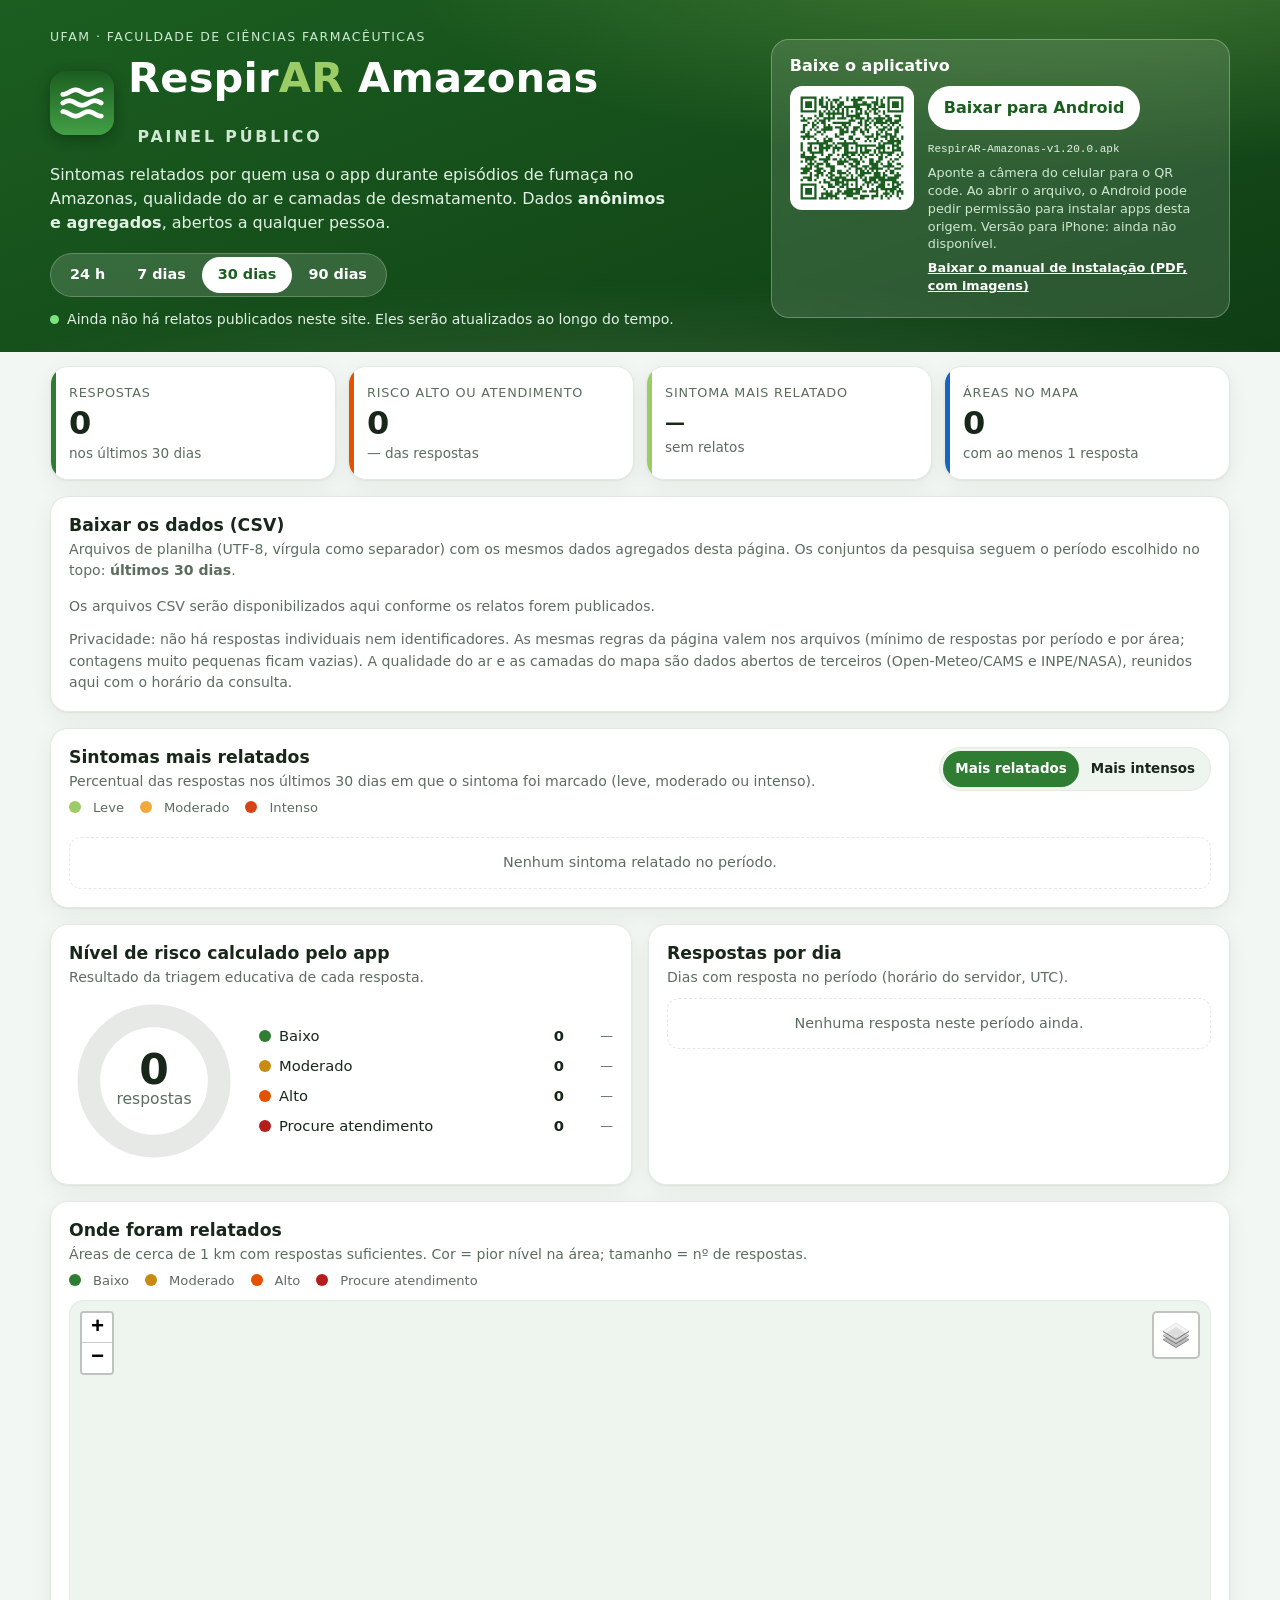
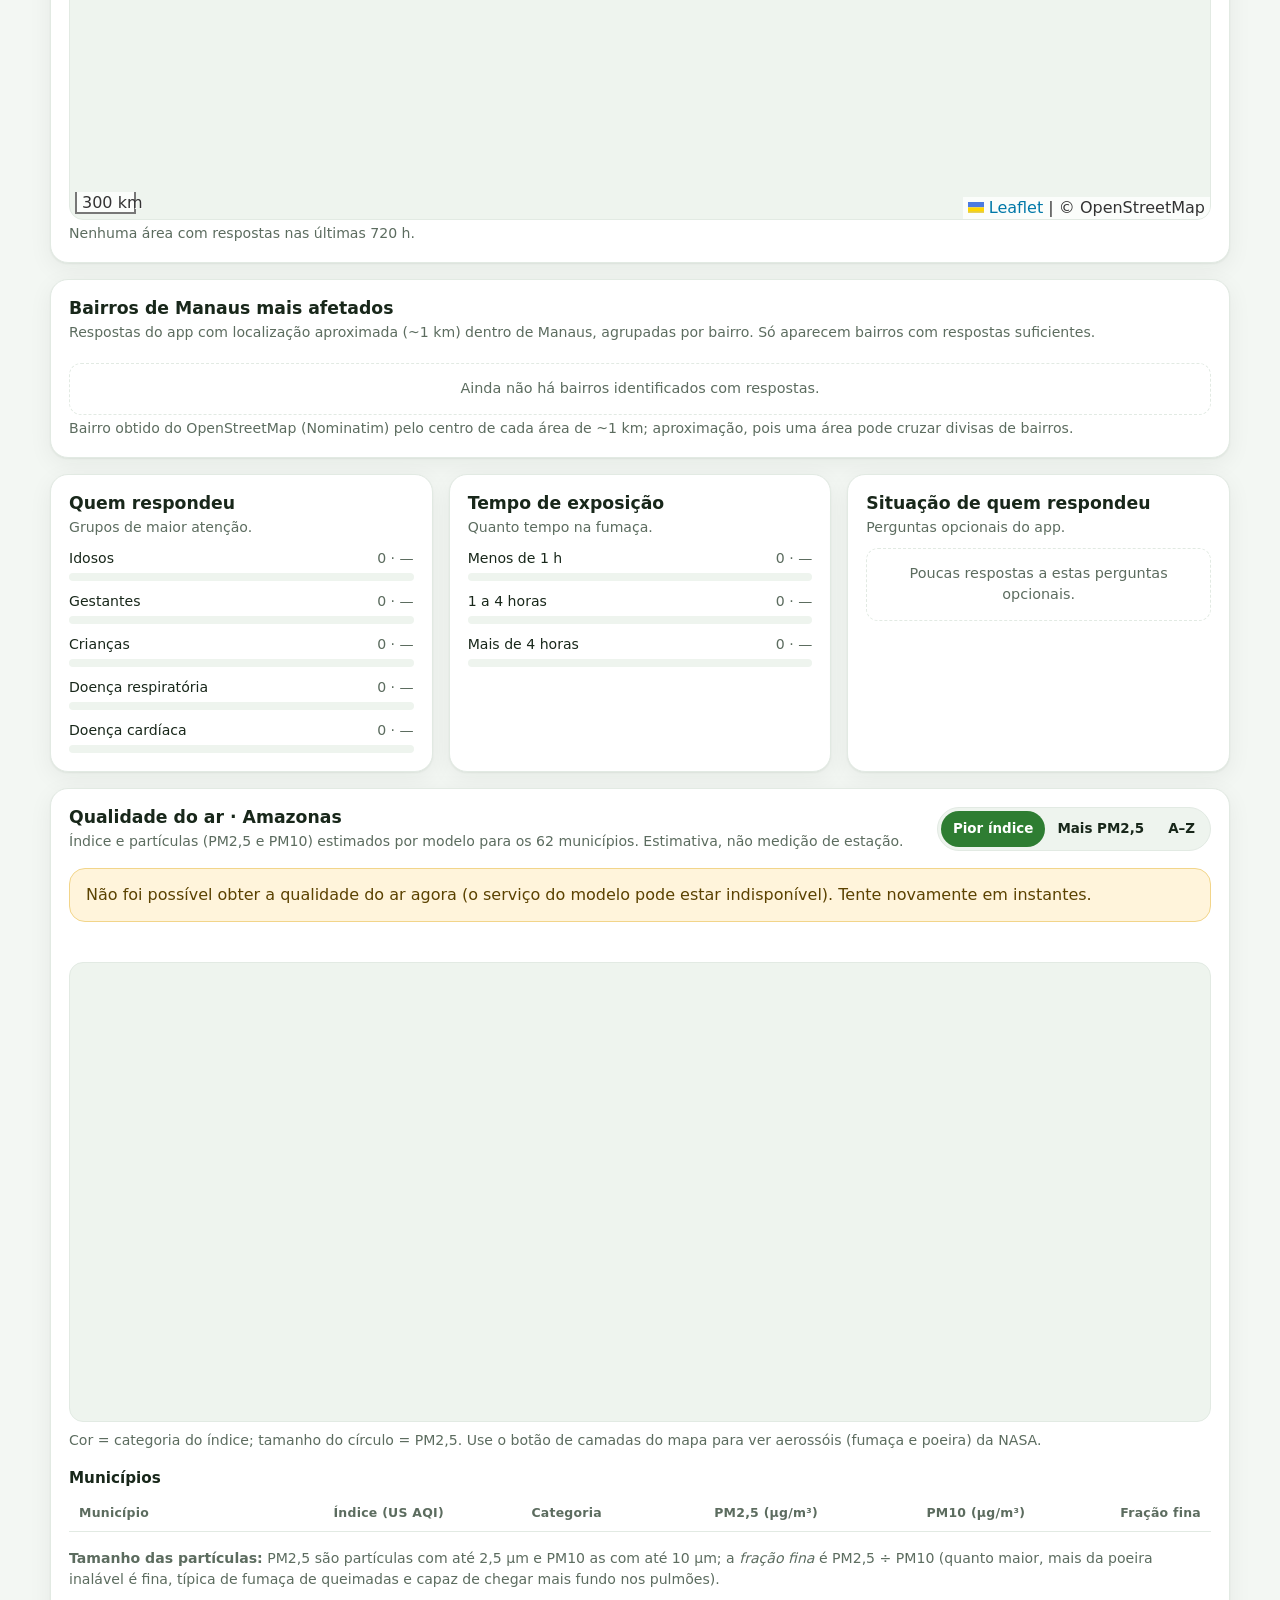
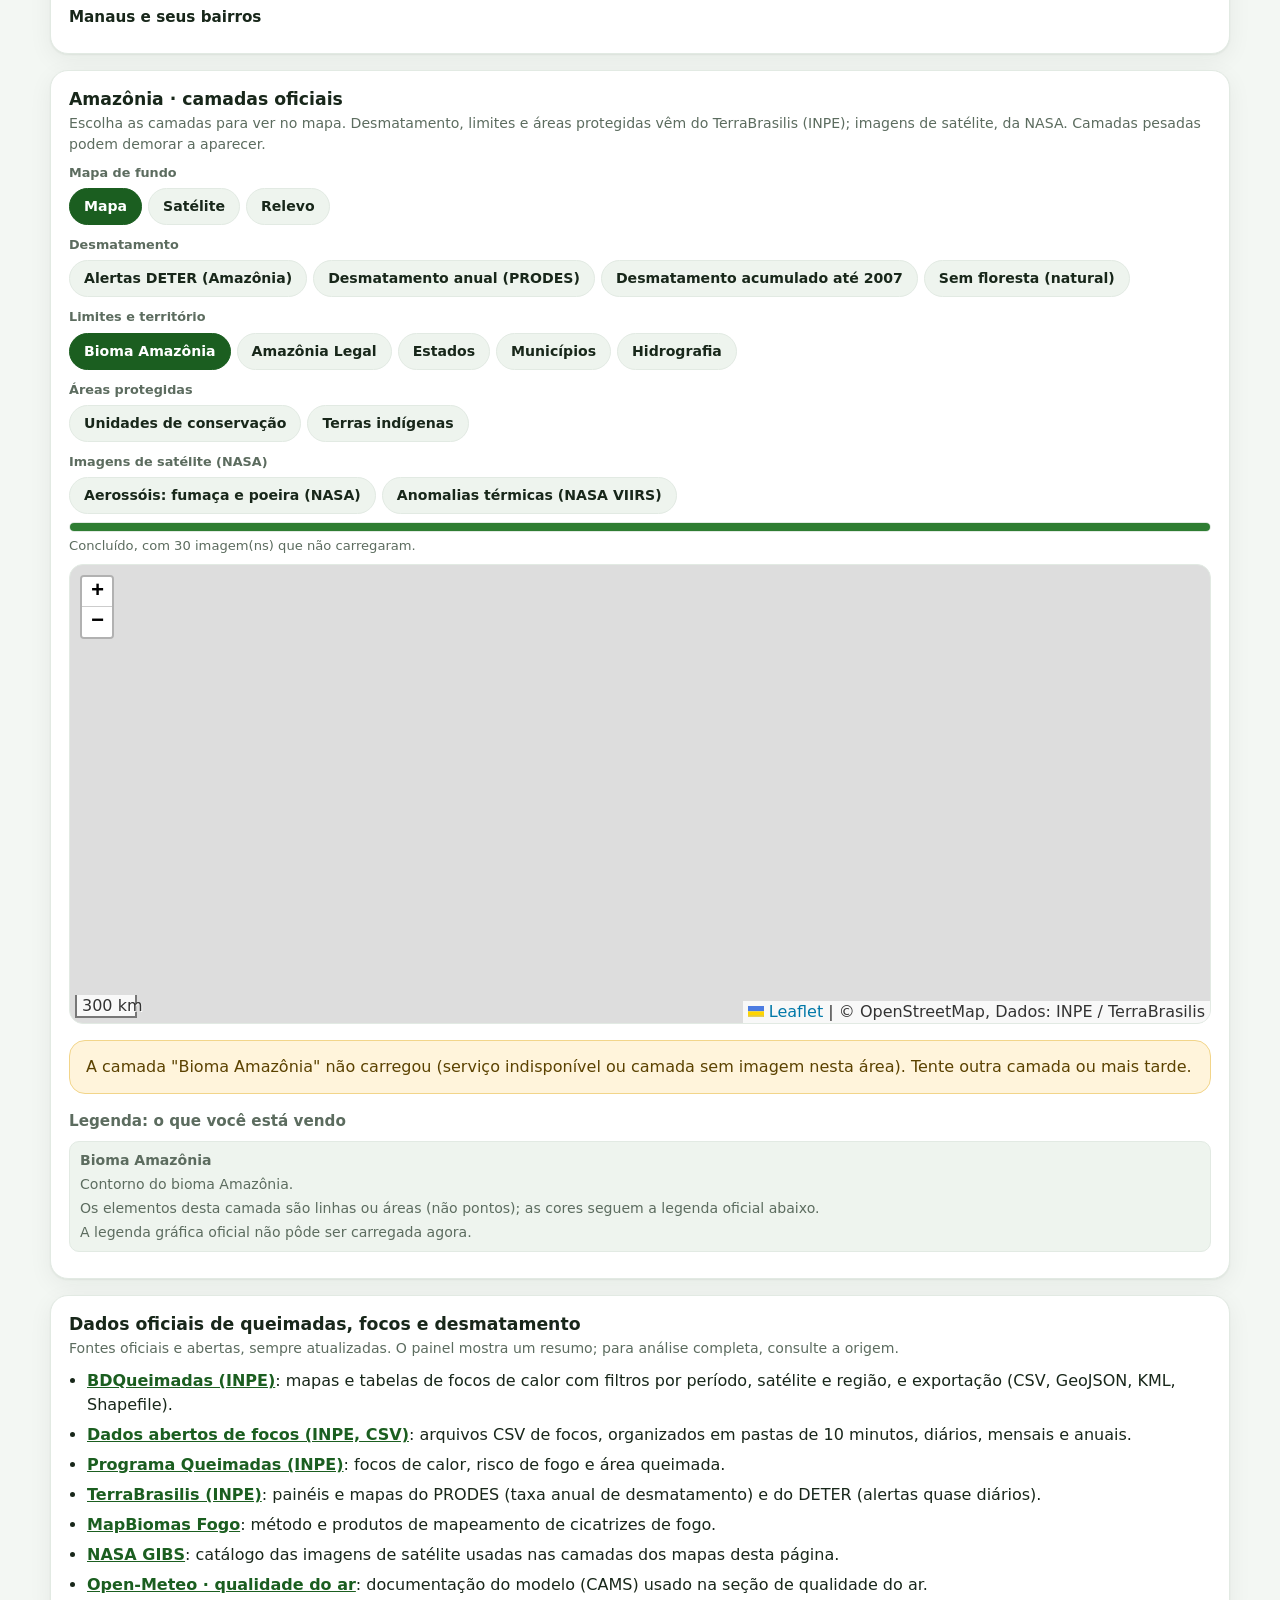
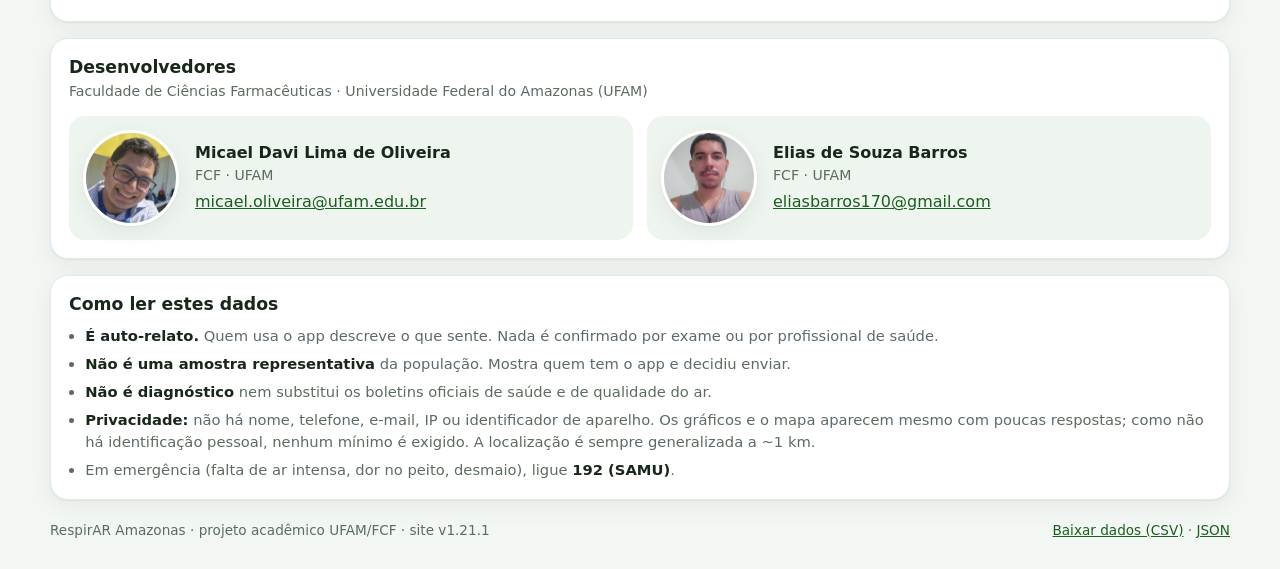
==== docs/index.html @ 823918f8 "Release 1.21.1: site público (GitHub Pages) na tela Sobre do app A tela "Sobre o aplicativo" passa a" ====
<!doctype html>
<html lang="pt-BR">
<head>
  <meta http-equiv="Content-Security-Policy" content="default-src 'self'; img-src 'self' data: https://tile.openstreetmap.org https://*.tile.opentopomap.org https://gibs.earthdata.nasa.gov https://terrabrasilis.dpi.inpe.br; style-src 'self' 'unsafe-inline'; script-src 'self'; connect-src 'self' https://air-quality-api.open-meteo.com; base-uri 'none'">
  <meta charset="utf-8">
  <meta name="viewport" content="width=device-width, initial-scale=1">
  <title>RespirAR Amazonas · Painel público</title>
  <meta name="description" content="Sintomas relatados por usuários do RespirAR Amazonas durante episódios de fumaça e qualidade do ar no Amazonas, com camadas de desmatamento e território: dados anônimos e agregados, de livre visualização.">
  <meta name="theme-color" content="#1B5E20">
  <link rel="icon" href="favicon.ico" sizes="any">
  <link rel="icon" type="image/png" sizes="32x32" href="assets/favicon.png">
  <link rel="apple-touch-icon" href="assets/apple-touch-icon.png">
  <link rel="canonical" href="https://micael-oliveira-ufam.github.io/respirar-amazonas/">
  <meta property="og:type" content="website">
  <meta property="og:site_name" content="RespirAR Amazonas">
  <meta property="og:locale" content="pt_BR">
  <meta property="og:title" content="RespirAR Amazonas · Painel público">
  <meta property="og:description" content="Fumaça, qualidade do ar e camadas da Amazônia. Dados abertos e anônimos, com download do app.">
  <meta property="og:url" content="https://micael-oliveira-ufam.github.io/respirar-amazonas/">
  <meta property="og:image" content="https://micael-oliveira-ufam.github.io/respirar-amazonas/assets/og-imagem.png">
  <meta property="og:image:width" content="1200">
  <meta property="og:image:height" content="630">
  <meta property="og:image:alt" content="Logo do RespirAR Amazonas: três ondas brancas sobre fundo verde">
  <meta name="twitter:card" content="summary_large_image">
  <meta name="twitter:title" content="RespirAR Amazonas · Painel público">
  <meta name="twitter:description" content="Fumaça, qualidade do ar e camadas da Amazônia. Dados abertos e anônimos.">
  <meta name="twitter:image" content="https://micael-oliveira-ufam.github.io/respirar-amazonas/assets/og-imagem.png">
  <link rel="stylesheet" href="vendor/leaflet/leaflet.css">
  <link rel="stylesheet" href="assets/publico.css?v=1.21.1">
</head>
<body>
  <header class="hero">
    <div class="wrap hero-grid">
      <div class="hero-txt">
        <p class="eyebrow">UFAM · Faculdade de Ciências Farmacêuticas</p>
        <div class="marca">
          <img class="logo" src="[data-uri]" width="64" height="64" alt="Logo do RespirAR Amazonas">
          <h1>Respir<span>AR</span> Amazonas <small>painel público</small></h1>
        </div>
        <p class="lead">Sintomas relatados por quem usa o app durante episódios de fumaça no Amazonas, qualidade do ar e camadas de desmatamento.
          Dados <strong>anônimos e agregados</strong>, abertos a qualquer pessoa.</p>
        <div class="hero-bar">
          <div class="seg" id="periodo" role="group" aria-label="Período">
            <button type="button" data-dias="1">24 h</button>
            <button type="button" data-dias="7">7 dias</button>
            <button type="button" data-dias="30" class="on" aria-pressed="true">30 dias</button>
            <button type="button" data-dias="90">90 dias</button>
          </div>
          <span class="live" id="live" role="status" aria-live="polite"><i></i><span id="live-txt">Carregando…</span></span>
        </div>
      </div>
      <aside class="app-card" id="app-card" aria-labelledby="app-titulo">
        <h2 id="app-titulo">Baixe o aplicativo</h2>
        <div id="app-conteudo"><p class="app-nd">Verificando o download…</p></div>
      </aside>
    </div>
  </header>

  <main class="wrap" id="conteudo" aria-busy="true">
    <section id="aviso" class="aviso" hidden></section>

    <section class="kpis" id="kpis" aria-label="Resumo"></section>

    <section class="card" id="sec-csv">
      <div class="card-h">
        <div>
          <h2>Baixar os dados (CSV)</h2>
          <p class="sub">Arquivos de planilha (UTF-8, vírgula como separador) com os mesmos dados agregados desta página. Os conjuntos da pesquisa seguem o período escolhido no topo: <b id="csv-periodo">últimos 30 dias</b>.</p>
        </div>
      </div>
      <div class="csv-lista" id="csv-lista"></div>
      <p class="sub">Privacidade: não há respostas individuais nem identificadores. As mesmas regras da página valem nos arquivos (mínimo de respostas por período e por área; contagens muito pequenas ficam vazias). A qualidade do ar e as camadas do mapa são dados abertos de terceiros (Open-Meteo/CAMS e INPE/NASA), reunidos aqui com o horário da consulta.</p>
    </section>

    <section class="card" id="sec-sintomas">
      <div class="card-h">
        <div>
          <h2>Sintomas mais relatados</h2>
          <p class="sub" id="sintomas-sub"></p>
        </div>
        <div class="seg small" id="ordem" role="group" aria-label="Ordenar sintomas">
          <button type="button" data-ordem="relatos" class="on" aria-pressed="true">Mais relatados</button>
          <button type="button" data-ordem="gravidade">Mais intensos</button>
        </div>
      </div>
      <div class="legenda" aria-hidden="true">
        <span><i class="c-leve"></i>Leve</span><span><i class="c-mod"></i>Moderado</span><span><i class="c-int"></i>Intenso</span>
      </div>
      <ol class="rank" id="rank"></ol>
    </section>

    <div class="duo">
      <section class="card" id="sec-niveis">
        <h2>Nível de risco calculado pelo app</h2>
        <p class="sub">Resultado da triagem educativa de cada resposta.</p>
        <div class="donut-box" id="donut"></div>
      </section>
      <section class="card" id="sec-serie">
        <h2>Respostas por dia</h2>
        <p class="sub">Dias com resposta no período (horário do servidor, UTC).</p>
        <div id="serie"></div>
      </section>
    </div>

    <section class="card" id="sec-mapa">
      <div class="card-h">
        <div>
          <h2>Onde foram relatados</h2>
          <p class="sub">Áreas de cerca de 1 km com respostas suficientes. Cor = pior nível na área; tamanho = nº de respostas.</p>
        </div>
      </div>
      <div class="legenda" aria-hidden="true">
        <span><i class="n-low"></i>Baixo</span><span><i class="n-moderate"></i>Moderado</span><span><i class="n-high"></i>Alto</span><span><i class="n-emergency"></i>Procure atendimento</span>
      </div>
      <div id="mapa" role="img" aria-label="Mapa das áreas com respostas"></div>
      <p class="aviso" id="mapa-aviso" hidden></p>
      <p class="sub" id="mapa-nota"></p>
    </section>

    <section class="card" id="sec-bairros">
      <h2>Bairros de Manaus mais afetados</h2>
      <p class="sub">Respostas do app com localização aproximada (~1 km) dentro de Manaus, agrupadas por bairro. Só aparecem bairros com respostas suficientes.</p>
      <div id="bairros"></div>
      <p class="sub" id="bairros-nota"></p>
    </section>

    <div class="trio">
      <section class="card"><h2>Quem respondeu</h2><p class="sub">Grupos de maior atenção.</p><div id="perfil"></div></section>
      <section class="card"><h2>Tempo de exposição</h2><p class="sub">Quanto tempo na fumaça.</p><div id="exposicao"></div></section>
      <section class="card"><h2>Situação de quem respondeu</h2><p class="sub">Perguntas opcionais do app.</p><div id="contexto"></div></section>
    </div>

    <section class="card" id="sec-ar">
      <div class="card-h">
        <div>
          <h2>Qualidade do ar · Amazonas</h2>
          <p class="sub">Índice e partículas (PM2,5 e PM10) estimados por modelo para os 62 municípios. Estimativa, não medição de estação.</p>
        </div>
        <div class="seg small" id="ar-ordem" role="group" aria-label="Ordenar municípios">
          <button type="button" data-o="aqi" class="on" aria-pressed="true">Pior índice</button>
          <button type="button" data-o="pm25">Mais PM2,5</button>
          <button type="button" data-o="nome">A–Z</button>
        </div>
      </div>
      <p class="aviso" id="ar-erro" hidden></p>
      <p class="aviso" id="ar-defasagem" hidden></p>
      <p class="ar-atualizacao" id="ar-atualizacao"></p>
      <div class="kpis kpis-s" id="ar-kpis"></div>
      <div class="legenda" id="ar-legenda" aria-hidden="true"></div>
      <div id="mapa-ar" role="img" aria-label="Mapa da qualidade do ar estimada nos municípios do Amazonas"></div>
      <p class="aviso" id="ar-mapa-aviso" hidden></p>
      <p class="sub">Cor = categoria do índice; tamanho do círculo = PM2,5. Use o botão de camadas do mapa para ver aerossóis (fumaça e poeira) da NASA.</p>
      <h3>Municípios</h3>
      <div class="tabela-box"><table class="tabela" id="ar-tab">
        <thead><tr><th>Município</th><th>Índice (US AQI)</th><th>Categoria</th><th>PM2,5 (µg/m³)</th><th>PM10 (µg/m³)</th><th>Fração fina</th></tr></thead>
        <tbody></tbody></table></div>
      <p><button type="button" class="btn-s" id="ar-todos" hidden></button></p>
      <p class="sub"><b>Tamanho das partículas:</b> PM2,5 são partículas com até 2,5 µm e PM10 as com até 10 µm; a <i>fração fina</i> é PM2,5 ÷ PM10 (quanto maior, mais da poeira inalável é fina, típica de fumaça de queimadas e capaz de chegar mais fundo nos pulmões).</p>
      <h3>Manaus e seus bairros</h3>
      <p class="sub" id="ar-manaus-nota"></p>
      <p class="sub" id="ar-fonte"></p>
    </section>

    <section class="card" id="sec-amazonia">
      <h2>Amazônia · camadas oficiais</h2>
      <p class="sub">Escolha as camadas para ver no mapa. Desmatamento, limites e áreas protegidas vêm do TerraBrasilis (INPE); imagens de satélite, da NASA. Camadas pesadas podem demorar a aparecer.</p>
      <div id="amz-botoes" class="camadas" aria-label="Camadas do mapa da Amazônia"></div>
      <p class="sub" id="amz-nota-base" hidden>Camadas de desmatamento ligadas: o fundo ficou restrito ao <b>Satélite</b> para as áreas aparecerem sobre a imagem real do terreno.</p>
      <div id="amz-progresso" class="progresso" role="progressbar" aria-valuemin="0" aria-valuemax="100" aria-valuenow="0" aria-live="polite" hidden>
        <div class="prog-trilho"><div class="prog-barra" id="amz-prog-barra"></div></div>
        <span class="prog-texto" id="amz-prog-texto"></span>
      </div>
      <div id="mapa-amazonia" style="height:460px" role="img" aria-label="Mapa da Amazônia com camadas selecionáveis"></div>
      <p class="aviso" id="amz-aviso" hidden></p>
      <div id="amz-legenda" class="sub"></div>
    </section>

    <section class="card" id="sec-desmat">
      <h2>Dados oficiais de queimadas, focos e desmatamento</h2>
      <p class="sub">Fontes oficiais e abertas, sempre atualizadas. O painel mostra um resumo; para análise completa, consulte a origem.</p>
      <ul class="links">
        <li><a href="https://terrabrasilis.dpi.inpe.br/queimadas/bdqueimadas/" target="_blank" rel="noopener noreferrer"><b>BDQueimadas (INPE)</b></a>: mapas e tabelas de focos de calor com filtros por período, satélite e região, e exportação (CSV, GeoJSON, KML, Shapefile).</li>
        <li><a href="https://dataserver-coids.inpe.br/queimadas/queimadas/focos/csv/" target="_blank" rel="noopener noreferrer"><b>Dados abertos de focos (INPE, CSV)</b></a>: arquivos CSV de focos, organizados em pastas de 10 minutos, diários, mensais e anuais.</li>
        <li><a href="https://terrabrasilis.dpi.inpe.br/queimadas/" target="_blank" rel="noopener noreferrer"><b>Programa Queimadas (INPE)</b></a>: focos de calor, risco de fogo e área queimada.</li>
        <li><a href="https://terrabrasilis.dpi.inpe.br/" target="_blank" rel="noopener noreferrer"><b>TerraBrasilis (INPE)</b></a>: painéis e mapas do PRODES (taxa anual de desmatamento) e do DETER (alertas quase diários).</li>
        <li><a href="https://brasil.mapbiomas.org/en/metodo-mapbiomas-fogo/" target="_blank" rel="noopener noreferrer"><b>MapBiomas Fogo</b></a>: método e produtos de mapeamento de cicatrizes de fogo.</li>
        <li><a href="https://nasa-gibs.github.io/gibs-api-docs/available-visualizations/" target="_blank" rel="noopener noreferrer"><b>NASA GIBS</b></a>: catálogo das imagens de satélite usadas nas camadas dos mapas desta página.</li>
        <li><a href="https://open-meteo.com/en/docs/air-quality-api" target="_blank" rel="noopener noreferrer"><b>Open-Meteo · qualidade do ar</b></a>: documentação do modelo (CAMS) usado na seção de qualidade do ar.</li>
      </ul>
    </section>

    <section class="card" id="sec-devs">
      <h2>Desenvolvedores</h2>
      <p class="sub">Faculdade de Ciências Farmacêuticas · Universidade Federal do Amazonas (UFAM)</p>
      <div class="devs">
        <article class="dev"><img src="assets/dev_micael.jpg" alt="Foto de Micael Davi Lima de Oliveira" width="96" height="96" loading="lazy">
          <div><b>Micael Davi Lima de Oliveira</b><span>FCF · UFAM</span>
          <a href="mailto:micael.oliveira@ufam.edu.br">micael.oliveira@ufam.edu.br</a></div></article>
        <article class="dev"><img src="assets/dev_elias.jpg" alt="Foto de Elias de Souza Barros" width="96" height="96" loading="lazy">
          <div><b>Elias de Souza Barros</b><span>FCF · UFAM</span>
          <a href="mailto:eliasbarros170@gmail.com">eliasbarros170@gmail.com</a></div></article>
      </div>
    </section>

    <section class="card nota">
      <h2>Como ler estes dados</h2>
      <ul>
        <li><strong>É auto-relato.</strong> Quem usa o app descreve o que sente. Nada é confirmado por exame ou por profissional de saúde.</li>
        <li><strong>Não é uma amostra representativa</strong> da população. Mostra quem tem o app e decidiu enviar.</li>
        <li><strong>Não é diagnóstico</strong> nem substitui os boletins oficiais de saúde e de qualidade do ar.</li>
        <li><strong>Privacidade:</strong> não há nome, telefone, e-mail, IP ou identificador de aparelho. <span id="priv-min">Os gráficos e o mapa mostram dados agregados.</span> A localização é sempre generalizada a ~1 km.</li>
        <li>Em emergência (falta de ar intensa, dor no peito, desmaio), ligue <strong>192 (SAMU)</strong>.</li>
      </ul>
    </section>
  </main>

  <footer class="wrap foot">
    <span>RespirAR Amazonas · projeto acadêmico UFAM/FCF · <span id="versao-servidor" title="Versão do servidor que entregou esta página"></span></span>
    <span><a href="#sec-csv">Baixar dados (CSV)</a> · <a id="baixar" href="dados/painel-30.json" download="respirar-amazonas-dados-agregados.json">JSON</a></span>
  </footer>

  <script src="assets/config.js?v=1.21.1"></script>
  <script src="assets/ar_modelo.js?v=1.21.1"></script>
  <script src="assets/painel_vazio.js?v=1.21.1"></script>
  <script src="vendor/leaflet/leaflet.js"></script>
  <script src="vendor/leaflet-heat/leaflet-heat.js"></script>
  <script src="assets/mapas.js?v=1.21.1"></script>
  <script src="assets/publico.js?v=1.21.1"></script>
  <script src="assets/ar.js?v=1.21.1"></script>
  <script src="assets/amazonia.js?v=1.21.1"></script>
  <script src="assets/baixar.js?v=1.21.1"></script>
  <script src="assets/atualizar.js?v=1.21.1"></script>
</body>
</html>
---- docs/vendor/leaflet/leaflet.css ----
/* required styles */

.leaflet-pane,
.leaflet-tile,
.leaflet-marker-icon,
.leaflet-marker-shadow,
.leaflet-tile-container,
.leaflet-pane > svg,
.leaflet-pane > canvas,
.leaflet-zoom-box,
.leaflet-image-layer,
.leaflet-layer {
	position: absolute;
	left: 0;
	top: 0;
	}
.leaflet-container {
	overflow: hidden;
	}
.leaflet-tile,
.leaflet-marker-icon,
.leaflet-marker-shadow {
	-webkit-user-select: none;
	   -moz-user-select: none;
	        user-select: none;
	  -webkit-user-drag: none;
	}
/* Prevents IE11 from highlighting tiles in blue */
.leaflet-tile::selection {
	background: transparent;
}
/* Safari renders non-retina tile on retina better with this, but Chrome is worse */
.leaflet-safari .leaflet-tile {
	image-rendering: -webkit-optimize-contrast;
	}
/* hack that prevents hw layers "stretching" when loading new tiles */
.leaflet-safari .leaflet-tile-container {
	width: 1600px;
	height: 1600px;
	-webkit-transform-origin: 0 0;
	}
.leaflet-marker-icon,
.leaflet-marker-shadow {
	display: block;
	}
/* .leaflet-container svg: reset svg max-width decleration shipped in Joomla! (joomla.org) 3.x */
/* .leaflet-container img: map is broken in FF if you have max-width: 100% on tiles */
.leaflet-container .leaflet-overlay-pane svg {
	max-width: none !important;
	max-height: none !important;
	}
.leaflet-container .leaflet-marker-pane img,
.leaflet-container .leaflet-shadow-pane img,
.leaflet-container .leaflet-tile-pane img,
.leaflet-container img.leaflet-image-layer,
.leaflet-container .leaflet-tile {
	max-width: none !important;
	max-height: none !important;
	width: auto;
	padding: 0;
	}

.leaflet-container img.leaflet-tile {
	/* See: https://bugs.chromium.org/p/chromium/issues/detail?id=600120 */
	mix-blend-mode: plus-lighter;
}

.leaflet-container.leaflet-touch-zoom {
	-ms-touch-action: pan-x pan-y;
	touch-action: pan-x pan-y;
	}
.leaflet-container.leaflet-touch-drag {
	-ms-touch-action: pinch-zoom;
	/* Fallback for FF which doesn't support pinch-zoom */
	touch-action: none;
	touch-action: pinch-zoom;
}
.leaflet-container.leaflet-touch-drag.leaflet-touch-zoom {
	-ms-touch-action: none;
	touch-action: none;
}
.leaflet-container {
	-webkit-tap-highlight-color: transparent;
}
.leaflet-container a {
	-webkit-tap-highlight-color: rgba(51, 181, 229, 0.4);
}
.leaflet-tile {
	filter: inherit;
	visibility: hidden;
	}
.leaflet-tile-loaded {
	visibility: inherit;
	}
.leaflet-zoom-box {
	width: 0;
	height: 0;
	-moz-box-sizing: border-box;
	     box-sizing: border-box;
	z-index: 800;
	}
/* workaround for https://bugzilla.mozilla.org/show_bug.cgi?id=888319 */
.leaflet-overlay-pane svg {
	-moz-user-select: none;
	}

.leaflet-pane         { z-index: 400; }

.leaflet-tile-pane    { z-index: 200; }
.leaflet-overlay-pane { z-index: 400; }
.leaflet-shadow-pane  { z-index: 500; }
.leaflet-marker-pane  { z-index: 600; }
.leaflet-tooltip-pane   { z-index: 650; }
.leaflet-popup-pane   { z-index: 700; }

.leaflet-map-pane canvas { z-index: 100; }
.leaflet-map-pane svg    { z-index: 200; }

.leaflet-vml-shape {
	width: 1px;
	height: 1px;
	}
.lvml {
	behavior: url(#default#VML);
	display: inline-block;
	position: absolute;
	}


/* control positioning */

.leaflet-control {
	position: relative;
	z-index: 800;
	pointer-events: visiblePainted; /* IE 9-10 doesn't have auto */
	pointer-events: auto;
	}
.leaflet-top,
.leaflet-bottom {
	position: absolute;
	z-index: 1000;
	pointer-events: none;
	}
.leaflet-top {
	top: 0;
	}
.leaflet-right {
	right: 0;
	}
.leaflet-bottom {
	bottom: 0;
	}
.leaflet-left {
	left: 0;
	}
.leaflet-control {
	float: left;
	clear: both;
	}
.leaflet-right .leaflet-control {
	float: right;
	}
.leaflet-top .leaflet-control {
	margin-top: 10px;
	}
.leaflet-bottom .leaflet-control {
	margin-bottom: 10px;
	}
.leaflet-left .leaflet-control {
	margin-left: 10px;
	}
.leaflet-right .leaflet-control {
	margin-right: 10px;
	}


/* zoom and fade animations */

.leaflet-fade-anim .leaflet-popup {
	opacity: 0;
	-webkit-transition: opacity 0.2s linear;
	   -moz-transition: opacity 0.2s linear;
	        transition: opacity 0.2s linear;
	}
.leaflet-fade-anim .leaflet-map-pane .leaflet-popup {
	opacity: 1;
	}
.leaflet-zoom-animated {
	-webkit-transform-origin: 0 0;
	    -ms-transform-origin: 0 0;
	        transform-origin: 0 0;
	}
svg.leaflet-zoom-animated {
	will-change: transform;
}

.leaflet-zoom-anim .leaflet-zoom-animated {
	-webkit-transition: -webkit-transform 0.25s cubic-bezier(0,0,0.25,1);
	   -moz-transition:    -moz-transform 0.25s cubic-bezier(0,0,0.25,1);
	        transition:         transform 0.25s cubic-bezier(0,0,0.25,1);
	}
.leaflet-zoom-anim .leaflet-tile,
.leaflet-pan-anim .leaflet-tile {
	-webkit-transition: none;
	   -moz-transition: none;
	        transition: none;
	}

.leaflet-zoom-anim .leaflet-zoom-hide {
	visibility: hidden;
	}


/* cursors */

.leaflet-interactive {
	cursor: pointer;
	}
.leaflet-grab {
	cursor: -webkit-grab;
	cursor:    -moz-grab;
	cursor:         grab;
	}
.leaflet-crosshair,
.leaflet-crosshair .leaflet-interactive {
	cursor: crosshair;
	}
.leaflet-popup-pane,
.leaflet-control {
	cursor: auto;
	}
.leaflet-dragging .leaflet-grab,
.leaflet-dragging .leaflet-grab .leaflet-interactive,
.leaflet-dragging .leaflet-marker-draggable {
	cursor: move;
	cursor: -webkit-grabbing;
	cursor:    -moz-grabbing;
	cursor:         grabbing;
	}

/* marker & overlays interactivity */
.leaflet-marker-icon,
.leaflet-marker-shadow,
.leaflet-image-layer,
.leaflet-pane > svg path,
.leaflet-tile-container {
	pointer-events: none;
	}

.leaflet-marker-icon.leaflet-interactive,
.leaflet-image-layer.leaflet-interactive,
.leaflet-pane > svg path.leaflet-interactive,
svg.leaflet-image-layer.leaflet-interactive path {
	pointer-events: visiblePainted; /* IE 9-10 doesn't have auto */
	pointer-events: auto;
	}

/* visual tweaks */

.leaflet-container {
	background: #ddd;
	outline-offset: 1px;
	}
.leaflet-container a {
	color: #0078A8;
	}
.leaflet-zoom-box {
	border: 2px dotted #38f;
	background: rgba(255,255,255,0.5);
	}


/* general typography */
.leaflet-container {
	font-family: "Helvetica Neue", Arial, Helvetica, sans-serif;
	font-size: 12px;
	font-size: 0.75rem;
	line-height: 1.5;
	}


/* general toolbar styles */

.leaflet-bar {
	box-shadow: 0 1px 5px rgba(0,0,0,0.65);
	border-radius: 4px;
	}
.leaflet-bar a {
	background-color: #fff;
	border-bottom: 1px solid #ccc;
	width: 26px;
	height: 26px;
	line-height: 26px;
	display: block;
	text-align: center;
	text-decoration: none;
	color: black;
	}
.leaflet-bar a,
.leaflet-control-layers-toggle {
	background-position: 50% 50%;
	background-repeat: no-repeat;
	display: block;
	}
.leaflet-bar a:hover,
.leaflet-bar a:focus {
	background-color: #f4f4f4;
	}
.leaflet-bar a:first-child {
	border-top-left-radius: 4px;
	border-top-right-radius: 4px;
	}
.leaflet-bar a:last-child {
	border-bottom-left-radius: 4px;
	border-bottom-right-radius: 4px;
	border-bottom: none;
	}
.leaflet-bar a.leaflet-disabled {
	cursor: default;
	background-color: #f4f4f4;
	color: #bbb;
	}

.leaflet-touch .leaflet-bar a {
	width: 30px;
	height: 30px;
	line-height: 30px;
	}
.leaflet-touch .leaflet-bar a:first-child {
	border-top-left-radius: 2px;
	border-top-right-radius: 2px;
	}
.leaflet-touch .leaflet-bar a:last-child {
	border-bottom-left-radius: 2px;
	border-bottom-right-radius: 2px;
	}

/* zoom control */

.leaflet-control-zoom-in,
.leaflet-control-zoom-out {
	font: bold 18px 'Lucida Console', Monaco, monospace;
	text-indent: 1px;
	}

.leaflet-touch .leaflet-control-zoom-in, .leaflet-touch .leaflet-control-zoom-out  {
	font-size: 22px;
	}


/* layers control */

.leaflet-control-layers {
	box-shadow: 0 1px 5px rgba(0,0,0,0.4);
	background: #fff;
	border-radius: 5px;
	}
.leaflet-control-layers-toggle {
	background-image: url(images/layers.png);
	width: 36px;
	height: 36px;
	}
.leaflet-retina .leaflet-control-layers-toggle {
	background-image: url(images/layers-2x.png);
	background-size: 26px 26px;
	}
.leaflet-touch .leaflet-control-layers-toggle {
	width: 44px;
	height: 44px;
	}
.leaflet-control-layers .leaflet-control-layers-list,
.leaflet-control-layers-expanded .leaflet-control-layers-toggle {
	display: none;
	}
.leaflet-control-layers-expanded .leaflet-control-layers-list {
	display: block;
	position: relative;
	}
.leaflet-control-layers-expanded {
	padding: 6px 10px 6px 6px;
	color: #333;
	background: #fff;
	}
.leaflet-control-layers-scrollbar {
	overflow-y: scroll;
	overflow-x: hidden;
	padding-right: 5px;
	}
.leaflet-control-layers-selector {
	margin-top: 2px;
	position: relative;
	top: 1px;
	}
.leaflet-control-layers label {
	display: block;
	font-size: 13px;
	font-size: 1.08333em;
	}
.leaflet-control-layers-separator {
	height: 0;
	border-top: 1px solid #ddd;
	margin: 5px -10px 5px -6px;
	}

/* Default icon URLs */
.leaflet-default-icon-path { /* used only in path-guessing heuristic, see L.Icon.Default */
	background-image: url(images/marker-icon.png);
	}


/* attribution and scale controls */

.leaflet-container .leaflet-control-attribution {
	background: #fff;
	background: rgba(255, 255, 255, 0.8);
	margin: 0;
	}
.leaflet-control-attribution,
.leaflet-control-scale-line {
	padding: 0 5px;
	color: #333;
	line-height: 1.4;
	}
.leaflet-control-attribution a {
	text-decoration: none;
	}
.leaflet-control-attribution a:hover,
.leaflet-control-attribution a:focus {
	text-decoration: underline;
	}
.leaflet-attribution-flag {
	display: inline !important;
	vertical-align: baseline !important;
	width: 1em;
	height: 0.6669em;
	}
.leaflet-left .leaflet-control-scale {
	margin-left: 5px;
	}
.leaflet-bottom .leaflet-control-scale {
	margin-bottom: 5px;
	}
.leaflet-control-scale-line {
	border: 2px solid #777;
	border-top: none;
	line-height: 1.1;
	padding: 2px 5px 1px;
	white-space: nowrap;
	-moz-box-sizing: border-box;
	     box-sizing: border-box;
	background: rgba(255, 255, 255, 0.8);
	text-shadow: 1px 1px #fff;
	}
.leaflet-control-scale-line:not(:first-child) {
	border-top: 2px solid #777;
	border-bottom: none;
	margin-top: -2px;
	}
.leaflet-control-scale-line:not(:first-child):not(:last-child) {
	border-bottom: 2px solid #777;
	}

.leaflet-touch .leaflet-control-attribution,
.leaflet-touch .leaflet-control-layers,
.leaflet-touch .leaflet-bar {
	box-shadow: none;
	}
.leaflet-touch .leaflet-control-layers,
.leaflet-touch .leaflet-bar {
	border: 2px solid rgba(0,0,0,0.2);
	background-clip: padding-box;
	}


/* popup */

.leaflet-popup {
	position: absolute;
	text-align: center;
	margin-bottom: 20px;
	}
.leaflet-popup-content-wrapper {
	padding: 1px;
	text-align: left;
	border-radius: 12px;
	}
.leaflet-popup-content {
	margin: 13px 24px 13px 20px;
	line-height: 1.3;
	font-size: 13px;
	font-size: 1.08333em;
	min-height: 1px;
	}
.leaflet-popup-content p {
	margin: 17px 0;
	margin: 1.3em 0;
	}
.leaflet-popup-tip-container {
	width: 40px;
	height: 20px;
	position: absolute;
	left: 50%;
	margin-top: -1px;
	margin-left: -20px;
	overflow: hidden;
	pointer-events: none;
	}
.leaflet-popup-tip {
	width: 17px;
	height: 17px;
	padding: 1px;

	margin: -10px auto 0;
	pointer-events: auto;

	-webkit-transform: rotate(45deg);
	   -moz-transform: rotate(45deg);
	    -ms-transform: rotate(45deg);
	        transform: rotate(45deg);
	}
.leaflet-popup-content-wrapper,
.leaflet-popup-tip {
	background: white;
	color: #333;
	box-shadow: 0 3px 14px rgba(0,0,0,0.4);
	}
.leaflet-container a.leaflet-popup-close-button {
	position: absolute;
	top: 0;
	right: 0;
	border: none;
	text-align: center;
	width: 24px;
	height: 24px;
	font: 16px/24px Tahoma, Verdana, sans-serif;
	color: #757575;
	text-decoration: none;
	background: transparent;
	}
.leaflet-container a.leaflet-popup-close-button:hover,
.leaflet-container a.leaflet-popup-close-button:focus {
	color: #585858;
	}
.leaflet-popup-scrolled {
	overflow: auto;
	}

.leaflet-oldie .leaflet-popup-content-wrapper {
	-ms-zoom: 1;
	}
.leaflet-oldie .leaflet-popup-tip {
	width: 24px;
	margin: 0 auto;

	-ms-filter: "progid:DXImageTransform.Microsoft.Matrix(M11=0.70710678, M12=0.70710678, M21=-0.70710678, M22=0.70710678)";
	filter: progid:DXImageTransform.Microsoft.Matrix(M11=0.70710678, M12=0.70710678, M21=-0.70710678, M22=0.70710678);
	}

.leaflet-oldie .leaflet-control-zoom,
.leaflet-oldie .leaflet-control-layers,
.leaflet-oldie .leaflet-popup-content-wrapper,
.leaflet-oldie .leaflet-popup-tip {
	border: 1px solid #999;
	}


/* div icon */

.leaflet-div-icon {
	background: #fff;
	border: 1px solid #666;
	}


/* Tooltip */
/* Base styles for the element that has a tooltip */
.leaflet-tooltip {
	position: absolute;
	padding: 6px;
	background-color: #fff;
	border: 1px solid #fff;
	border-radius: 3px;
	color: #222;
	white-space: nowrap;
	-webkit-user-select: none;
	-moz-user-select: none;
	-ms-user-select: none;
	user-select: none;
	pointer-events: none;
	box-shadow: 0 1px 3px rgba(0,0,0,0.4);
	}
.leaflet-tooltip.leaflet-interactive {
	cursor: pointer;
	pointer-events: auto;
	}
.leaflet-tooltip-top:before,
.leaflet-tooltip-bottom:before,
.leaflet-tooltip-left:before,
.leaflet-tooltip-right:before {
	position: absolute;
	pointer-events: none;
	border: 6px solid transparent;
	background: transparent;
	content: "";
	}

/* Directions */

.leaflet-tooltip-bottom {
	margin-top: 6px;
}
.leaflet-tooltip-top {
	margin-top: -6px;
}
.leaflet-tooltip-bottom:before,
.leaflet-tooltip-top:before {
	left: 50%;
	margin-left: -6px;
	}
.leaflet-tooltip-top:before {
	bottom: 0;
	margin-bottom: -12px;
	border-top-color: #fff;
	}
.leaflet-tooltip-bottom:before {
	top: 0;
	margin-top: -12px;
	margin-left: -6px;
	border-bottom-color: #fff;
	}
.leaflet-tooltip-left {
	margin-left: -6px;
}
.leaflet-tooltip-right {
	margin-left: 6px;
}
.leaflet-tooltip-left:before,
.leaflet-tooltip-right:before {
	top: 50%;
	margin-top: -6px;
	}
.leaflet-tooltip-left:before {
	right: 0;
	margin-right: -12px;
	border-left-color: #fff;
	}
.leaflet-tooltip-right:before {
	left: 0;
	margin-left: -12px;
	border-right-color: #fff;
	}

/* Printing */

@media print {
	/* Prevent printers from removing background-images of controls. */
	.leaflet-control {
		-webkit-print-color-adjust: exact;
		print-color-adjust: exact;
		}
	}
---- docs/assets/publico.css ----
:root{
  --bg:#F3F7F3; --card:#fff; --ink:#18271A; --muted:#5C6C5F; --line:#E2EAE3; --soft:#EEF4EE;
  --brand:#2E7D32; --brand-d:#1B5E20; --accent:#9CCC65;
  --leve:#9CCC65; --mod:#F2A93B; --int:#D84315;
  --low:#2E7D32; --moderate:#C98A12; --high:#E65100; --emergency:#B71C1C;
  --shadow:0 1px 2px rgba(20,40,24,.06),0 6px 24px rgba(20,40,24,.06);
}
@media (prefers-color-scheme: dark){
  :root{ --bg:#0F1511; --card:#17201A; --ink:#E7EFE8; --muted:#9DAEA0; --line:#25322A; --soft:#1D2A21;
    --brand:#66BB6A; --brand-d:#A5D6A7; --shadow:0 1px 2px rgba(0,0,0,.4),0 6px 24px rgba(0,0,0,.3); }
}
*{box-sizing:border-box}
html{scroll-behavior:smooth}
body{margin:0;background:var(--bg);color:var(--ink);font:16px/1.5 system-ui,-apple-system,"Segoe UI",Roboto,sans-serif;-webkit-text-size-adjust:100%}
.wrap{width:min(1180px,100% - 32px);margin-inline:auto}
h1,h2{margin:0;line-height:1.2}
h2{font-size:1.08rem}
.sub{margin:3px 0 0;color:var(--muted);font-size:.88rem}

/* topo */
.hero{background:radial-gradient(1200px 400px at 85% -20%,rgba(156,204,101,.35),transparent 60%),linear-gradient(160deg,#1B5E20,#0F3D14);color:#fff;padding:28px 0 22px;position:relative;overflow:hidden}
.hero::after{content:"";position:absolute;inset:auto -10% -60% -10%;height:80%;background:radial-gradient(closest-side,rgba(255,255,255,.12),transparent);filter:blur(10px);animation:fumaca 14s ease-in-out infinite alternate}
@keyframes fumaca{to{transform:translate(6%,-8%) scale(1.15)}}
.hero .wrap{position:relative;z-index:1}
.eyebrow{margin:0 0 6px;font-size:.78rem;letter-spacing:.12em;text-transform:uppercase;color:#CFE8D2}
.hero h1{font-size:clamp(1.7rem,4.5vw,2.6rem);font-weight:800;letter-spacing:.2px}
.hero h1 span{color:var(--accent)}
.hero h1 small{font-size:.38em;font-weight:600;letter-spacing:.18em;text-transform:uppercase;color:#CFE8D2;margin-left:.6em;white-space:nowrap}
.lead{max-width:62ch;margin:10px 0 18px;color:#E3F1E5}
.hero-bar{display:flex;flex-wrap:wrap;gap:12px 18px;align-items:center}

/* controles */
.seg{display:inline-flex;background:rgba(255,255,255,.14);border:1px solid rgba(255,255,255,.22);border-radius:999px;padding:3px}
.seg button{font:inherit;font-size:.9rem;font-weight:600;border:0;background:transparent;color:inherit;padding:7px 16px;border-radius:999px;cursor:pointer;min-height:36px}
.seg button.on{background:#fff;color:var(--brand-d)}
.seg button:focus-visible{outline:3px solid var(--accent);outline-offset:1px}
.seg.small{background:var(--soft);border-color:var(--line);color:var(--ink)}
.seg.small button{padding:6px 12px;font-size:.84rem}
.seg.small button.on{background:var(--brand);color:#fff}
.live{display:inline-flex;align-items:center;gap:8px;font-size:.88rem;color:#E3F1E5}
.live i{width:9px;height:9px;border-radius:50%;background:#FFB74D}
.live.ok i{background:#7CE27F;box-shadow:0 0 0 0 rgba(124,226,127,.7);animation:pulso 2s infinite}
.live.erro i{background:#EF5350}
@keyframes pulso{70%{box-shadow:0 0 0 9px rgba(124,226,127,0)}100%{box-shadow:0 0 0 0 rgba(124,226,127,0)}}

/* layout */
main{display:grid;gap:16px;padding:18px 0 8px;margin-top:-4px}
.card{background:var(--card);border:1px solid var(--line);border-radius:18px;padding:18px;box-shadow:var(--shadow);min-width:0}
.card-h{display:flex;justify-content:space-between;align-items:flex-start;gap:12px;flex-wrap:wrap;margin-bottom:6px}
.duo{display:grid;gap:16px;grid-template-columns:repeat(auto-fit,minmax(min(100%,420px),1fr))}
.trio{display:grid;gap:16px;grid-template-columns:repeat(auto-fit,minmax(min(100%,320px),1fr))}
.aviso{border-radius:16px;padding:14px 16px;background:#FFF4DB;color:#5B4200;border:1px solid #F2D58A}
@media (prefers-color-scheme: dark){.aviso{background:#3A2F10;color:#F4DFA6;border-color:#6B5516}}
.aviso b{display:block;margin-bottom:2px}
.prog{height:8px;border-radius:99px;background:rgba(0,0,0,.12);margin-top:10px;overflow:hidden}
.prog i{display:block;height:100%;background:var(--brand);border-radius:99px}

/* KPIs */
.kpis{display:grid;gap:12px;grid-template-columns:repeat(auto-fit,minmax(min(100%,230px),1fr))}
.kpi{background:var(--card);border:1px solid var(--line);border-radius:18px;padding:16px 18px;box-shadow:var(--shadow);position:relative;overflow:hidden}
.kpi::before{content:"";position:absolute;left:0;top:0;bottom:0;width:5px;background:var(--k,var(--brand))}
.kpi .l{font-size:.8rem;color:var(--muted);text-transform:uppercase;letter-spacing:.06em}
.kpi .v{font-size:2rem;font-weight:800;line-height:1.1;margin:4px 0 2px;font-variant-numeric:tabular-nums}
.kpi .v.txt{font-size:1.25rem;line-height:1.25;margin-top:8px}
.kpi .d{font-size:.85rem;color:var(--muted)}

/* ranking de sintomas */
.legenda{display:flex;flex-wrap:wrap;gap:6px 16px;font-size:.82rem;color:var(--muted);margin:6px 0 10px}
.legenda span{display:inline-flex;align-items:center;gap:6px}
.legenda i{width:12px;height:12px;border-radius:4px;display:inline-block}
.c-leve{background:var(--leve)}.c-mod{background:var(--mod)}.c-int{background:var(--int)}
.n-low{background:var(--low)}.n-moderate{background:var(--moderate)}.n-high{background:var(--high)}.n-emergency{background:var(--emergency)}
.legenda i[class^=n-]{border-radius:50%}
.rank{list-style:none;margin:0;padding:0;display:grid;gap:12px}
.rk{display:grid;grid-template-columns:30px 1fr auto;gap:2px 12px;align-items:center}
.rk .pos{grid-row:1 / span 2;width:30px;height:30px;border-radius:50%;display:grid;place-items:center;font-weight:800;font-size:.85rem;background:var(--soft);color:var(--muted)}
.rk.top .pos{background:var(--brand);color:#fff}
.rk .nome{font-weight:600;min-width:0;overflow-wrap:anywhere}
.rk .pct{font-weight:800;font-variant-numeric:tabular-nums;text-align:right}
.rk .pct small{display:block;font-weight:500;color:var(--muted);font-size:.74rem}
.rk .barra{grid-column:2 / span 2;height:12px;border-radius:99px;background:var(--soft);overflow:hidden;display:flex}
.rk .barra b{display:block;height:100%;width:0;transition:width .7s cubic-bezier(.2,.8,.2,1)}
.rk .barra .l{background:var(--leve)}.rk .barra .m{background:var(--mod)}.rk .barra .i{background:var(--int)}
.rk .det{grid-column:2 / span 2;font-size:.78rem;color:var(--muted)}

/* donut */
.donut-box{display:flex;gap:20px;align-items:center;flex-wrap:wrap;margin-top:8px}
.donut-box svg{width:170px;height:170px;flex:none}
.donut-box .centro-n{font-size:30px;font-weight:800;fill:var(--ink)}
.donut-box .centro-t{font-size:11px;fill:var(--muted)}
.dleg{list-style:none;margin:0;padding:0;display:grid;gap:8px;flex:1;min-width:160px}
.dleg li{display:flex;align-items:center;gap:8px;font-size:.92rem}
.dleg i{width:12px;height:12px;border-radius:50%;flex:none}
.dleg b{margin-left:auto;font-variant-numeric:tabular-nums}
.dleg em{font-style:normal;color:var(--muted);font-size:.8rem;min-width:3.2em;text-align:right}

/* série */
#serie svg{width:100%;height:auto;display:block;margin-top:8px}
#serie .eixo{fill:var(--muted);font-size:10px}
#serie .grade{stroke:var(--line);stroke-width:1}
#serie rect.b{fill:var(--brand);transition:opacity .15s}
#serie rect.b:hover{opacity:.7}

/* mapa */
#mapa{height:min(62vh,520px);min-height:320px;border-radius:14px;border:1px solid var(--line);overflow:hidden;margin-top:4px;background:var(--soft)}
.leaflet-container{font:inherit}

/* barras simples */
.mini{display:grid;gap:10px;margin-top:10px}
.mini .r{display:grid;gap:4px}
.mini .t{display:flex;justify-content:space-between;gap:10px;font-size:.88rem}
.mini .t span:last-child{font-variant-numeric:tabular-nums;color:var(--muted);white-space:nowrap}
.mini .bar{height:8px;border-radius:99px;background:var(--soft);overflow:hidden}
.mini .bar i{display:block;height:100%;background:var(--brand);border-radius:99px;transition:width .6s}
.mini h3{margin:10px 0 0;font-size:.82rem;text-transform:uppercase;letter-spacing:.06em;color:var(--muted)}
.vazio{margin:10px 0 0;padding:14px;border:1px dashed var(--line);border-radius:12px;color:var(--muted);font-size:.9rem;text-align:center}

.nota ul{margin:10px 0 0;padding-left:1.1em;display:grid;gap:6px;color:var(--muted);font-size:.92rem}
.nota strong{color:var(--ink)}
.foot{display:flex;justify-content:space-between;flex-wrap:wrap;gap:8px;padding:12px 0 28px;color:var(--muted);font-size:.85rem}
.foot a{color:var(--brand-d)}
[aria-busy=true] .card,[aria-busy=true] .kpi{opacity:.55}
@media (max-width:520px){ .card{padding:14px} .hero h1 small{display:block;margin:4px 0 0} .rk{grid-template-columns:26px 1fr auto} .rk .pos{width:26px;height:26px} }
@media (prefers-reduced-motion: reduce){ *{animation:none!important;transition:none!important} html{scroll-behavior:auto} }

/* focos de calor, bairros, desmatamento e desenvolvedores */
.card h3{margin:16px 0 6px;font-size:.95rem}
.card-h h3{margin:0}
.kpis-s{margin:14px 0}
#mapa-focos{height:360px;border-radius:14px;border:1px solid var(--line);margin:8px 0;z-index:0}
.tabela-box{overflow-x:auto}
.tabela{width:100%;border-collapse:collapse;font-size:.9rem}
.tabela th,.tabela td{padding:8px 10px;text-align:right;border-bottom:1px solid var(--line);white-space:nowrap}
.tabela th:first-child,.tabela td:first-child{text-align:left}
.tabela th{font-size:.78rem;letter-spacing:.02em;font-weight:600;color:var(--muted)}
.links{margin:10px 0 0;padding-left:18px}
.links li{margin:6px 0}
.links a{color:var(--brand-d)}
.devs{display:grid;grid-template-columns:repeat(auto-fit,minmax(280px,1fr));gap:14px;margin-top:14px}
.dev{display:flex;gap:16px;align-items:center;background:var(--soft);border-radius:16px;padding:14px}
.dev img{width:96px;height:96px;border-radius:50%;object-fit:cover;border:3px solid var(--card);box-shadow:var(--shadow)}
.dev b{display:block}
.dev span{display:block;color:var(--muted);font-size:.88rem;margin-bottom:4px}
.dev a{color:var(--brand-d);word-break:break-all}
.kpis-s{grid-template-columns:repeat(auto-fit,minmax(150px,1fr))}

/* ---------- 1.8.0: cabeçalho com download do app ---------- */
.hero-grid{display:grid;gap:22px 32px;grid-template-columns:minmax(0,1.5fr) minmax(260px,1fr);align-items:center}
.app-card{background:rgba(255,255,255,.12);border:1px solid rgba(255,255,255,.28);border-radius:18px;padding:16px 18px;backdrop-filter:blur(4px)}
.app-card h2{font-size:1rem;margin:0 0 10px;color:#fff}
.app-linha{display:flex;gap:14px;align-items:flex-start}
.app-linha .qr{background:#fff;border-radius:12px;padding:6px;flex:0 0 auto;line-height:0}
.app-linha .qr img{width:112px;height:112px;display:block}
.app-txt{min-width:0}
.btn{display:inline-block;background:#fff;color:var(--brand-d);font-weight:700;text-decoration:none;padding:10px 16px;border-radius:999px;min-height:44px;line-height:24px;box-sizing:border-box}
.btn:hover{background:var(--accent)}
.btn:focus-visible,.btn-s:focus-visible,.csv-item:focus-visible,.atualizar button:focus-visible{outline:3px solid var(--accent);outline-offset:2px}
.app-meta{margin:8px 0 4px;font-size:.84rem;color:#E3F1E5}
.app-nota,.app-nd{margin:6px 0;font-size:.8rem;color:#CFE8D2;line-height:1.4}
.app-card details{font-size:.8rem;color:#E3F1E5}
.app-card summary{cursor:pointer}
.hash{display:block;word-break:break-all;font-size:.72rem;margin-top:4px;background:rgba(0,0,0,.25);padding:6px;border-radius:8px}
@media (max-width:760px){.hero-grid{grid-template-columns:1fr}.app-linha{flex-direction:column;align-items:flex-start}}

/* ---------- CSV ---------- */
.csv-lista{display:grid;gap:10px;grid-template-columns:repeat(auto-fit,minmax(min(100%,230px),1fr));margin:12px 0}
.csv-item{display:flex;flex-direction:column;gap:3px;padding:12px 14px;border:1px solid var(--line);border-radius:14px;background:var(--soft);color:var(--ink);text-decoration:none}
.csv-item:hover{border-color:var(--brand)}
.csv-item span{font-size:.82rem;color:var(--muted)}
.csv-item em{font-style:normal;font-size:.82rem;font-weight:700;color:var(--brand-d)}

/* ---------- qualidade do ar ---------- */
.aqi{display:inline-block;min-width:2.6em;text-align:center;padding:2px 9px;border-radius:999px;color:#fff;font-weight:700;font-variant-numeric:tabular-nums}
.aqi.nd{background:var(--line);color:var(--muted);font-weight:500}
.legenda{display:flex;flex-wrap:wrap;gap:6px 16px;font-size:.82rem;color:var(--muted);margin:6px 0 10px}
.legenda i{display:inline-block;width:12px;height:12px;border-radius:50%;margin-right:6px;vertical-align:-1px}
#mapa-ar{height:min(55vh,460px);min-height:300px;border-radius:14px;border:1px solid var(--line);margin:8px 0;z-index:0;background:var(--soft)}
.btn-s{font:inherit;font-weight:600;border:1px solid var(--line);background:var(--soft);color:var(--ink);padding:8px 14px;border-radius:999px;cursor:pointer;min-height:40px}
.aviso[hidden]{display:none}

/* ---------- focos: horários ---------- */
.quando{display:grid;gap:10px;grid-template-columns:repeat(auto-fit,minmax(min(100%,240px),1fr));margin:10px 0}
.chip{background:var(--soft);border:1px solid var(--line);border-radius:14px;padding:10px 14px;display:flex;flex-direction:column;gap:2px}
.chip .cl{font-size:.74rem;text-transform:uppercase;letter-spacing:.05em;color:var(--muted)}
.chip .cd{font-size:.8rem;color:var(--muted)}

/* ---------- aviso de nova versão da página ---------- */
.atualizar{position:fixed;left:16px;right:16px;bottom:16px;max-width:460px;margin:0 auto;z-index:2000;display:flex;gap:12px;align-items:center;justify-content:space-between;background:var(--brand-d);color:#fff;border-radius:14px;padding:12px 16px;box-shadow:0 8px 30px rgba(0,0,0,.35)}
.atualizar button{font:inherit;font-weight:700;border:0;border-radius:999px;background:#fff;color:var(--brand-d);padding:8px 14px;cursor:pointer;min-height:40px}

/* ---------- logo no cabeçalho ---------- */
.marca{display:flex;align-items:center;gap:14px;margin:4px 0 8px}
.marca h1{margin:0}
.logo{width:64px;height:64px;border-radius:16px;flex:0 0 auto;box-shadow:0 4px 14px rgba(0,0,0,.3)}
@media (max-width:520px){.logo{width:52px;height:52px;border-radius:13px}}

/* Amazônia · camadas */
#mapa-amazonia{height:460px;border-radius:14px;border:1px solid var(--line);margin:8px 0;z-index:0}
.camadas{display:flex;flex-direction:column;gap:10px;margin:8px 0}
.camadas .grupo{display:flex;flex-wrap:wrap;gap:6px;align-items:center}
.camadas .grupo>b{font-size:.8rem;color:var(--muted,#5f6b66);min-width:100%}
.camadas button{font:inherit;font-size:.88rem;font-weight:600;border:1px solid var(--line);background:var(--soft);color:var(--ink);padding:7px 14px;border-radius:999px;cursor:pointer;min-height:36px}
.camadas button[aria-pressed="true"]{background:var(--brand-d);color:#fff;border-color:var(--brand-d)}
.camadas button:focus-visible{outline:3px solid var(--accent);outline-offset:1px}
@media (max-width:600px){#mapa-amazonia{height:380px}}

.progresso{margin:6px 0}
.prog-trilho{height:10px;background:var(--soft);border:1px solid var(--line);border-radius:999px;overflow:hidden}
.prog-barra{height:100%;width:0;background:var(--brand-d);transition:width .2s ease}
.progresso.pronto .prog-barra{background:#2e7d32}
.prog-texto{display:block;font-size:.82rem;margin-top:4px;color:var(--muted,#5f6b66)}
.camadas button:disabled{opacity:.45;cursor:not-allowed}
.leg-item{margin:8px 0;padding:8px 10px;border:1px solid var(--line);border-radius:10px;background:var(--soft)}
.leg-img{max-width:100%;height:auto;background:#fff;border-radius:6px;padding:4px;margin-top:4px}
@media (prefers-reduced-motion:reduce){.prog-barra{transition:none}}
.app-nota a{color:#fff;font-weight:600;text-decoration:underline}.app-meta code{font-size:.82em;word-break:break-all}
.ar-atualizacao{margin:6px 0 10px;font-weight:600;color:var(--ink)}
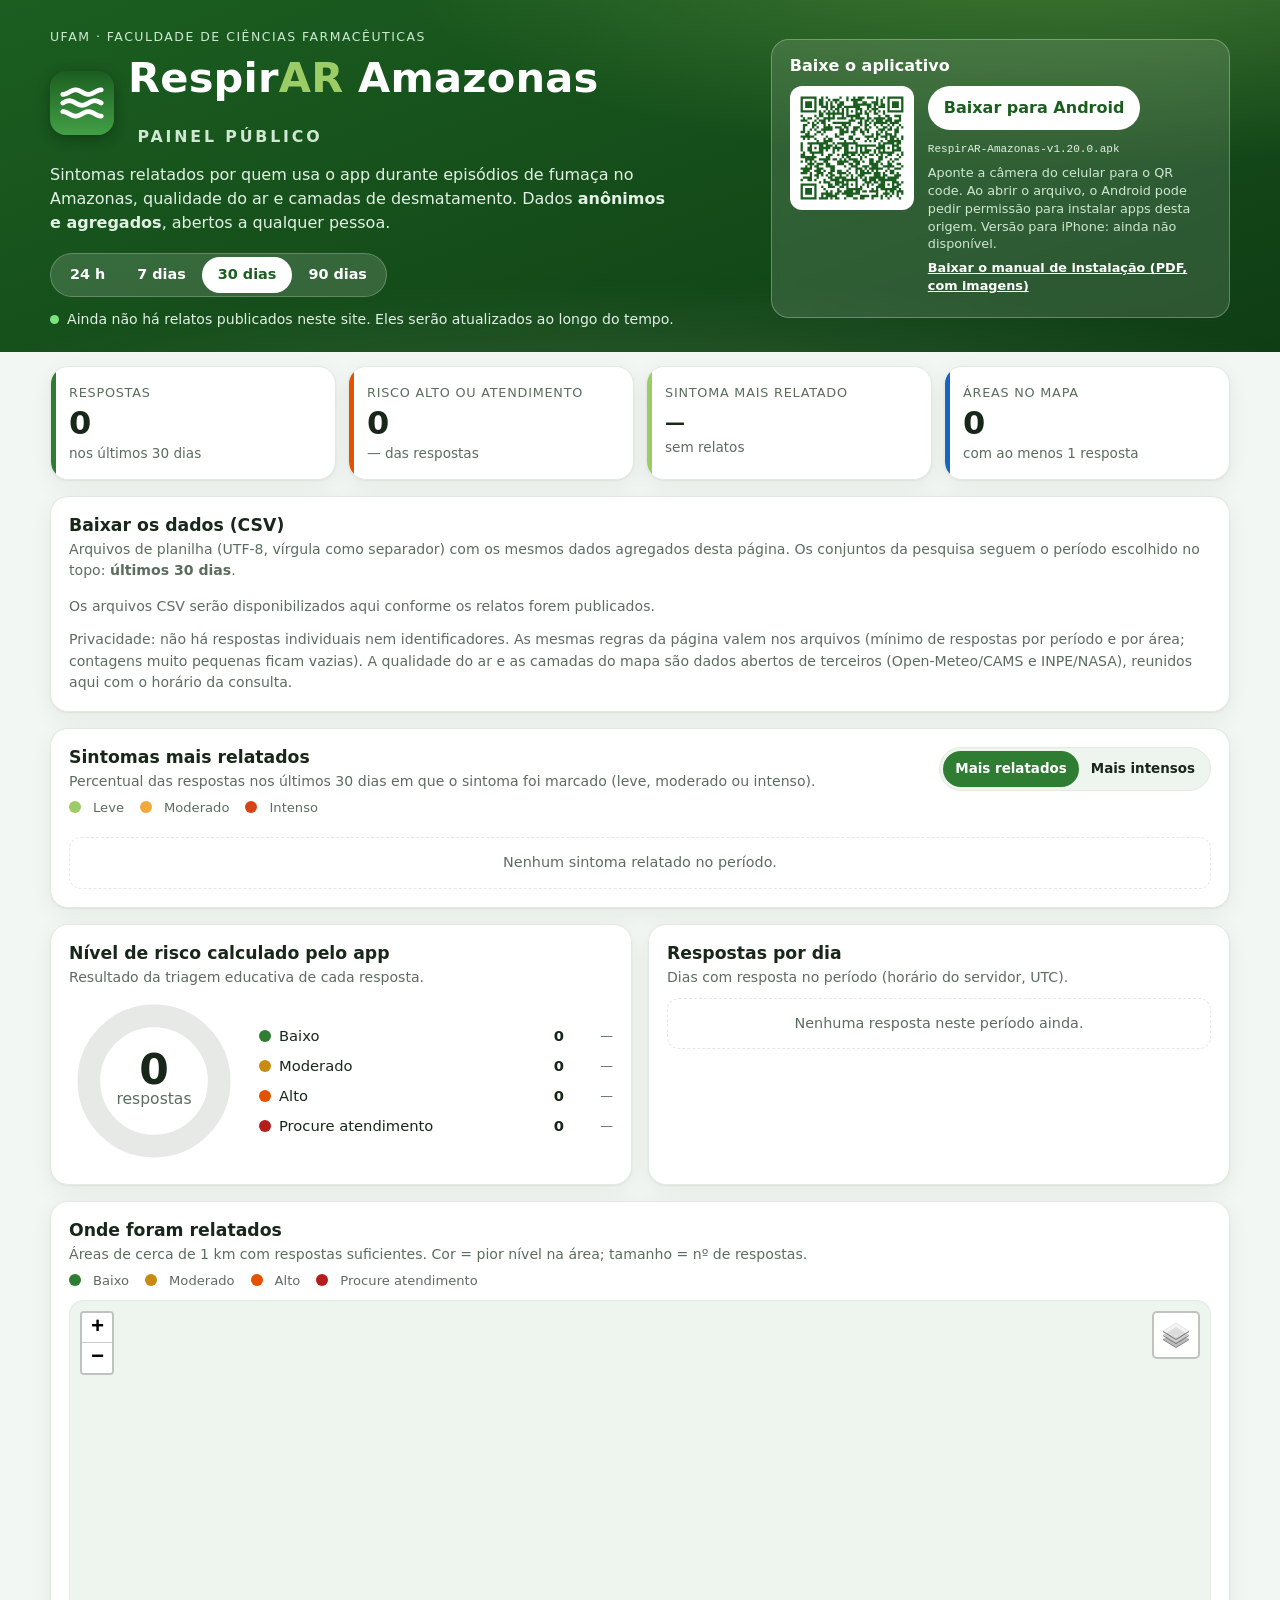
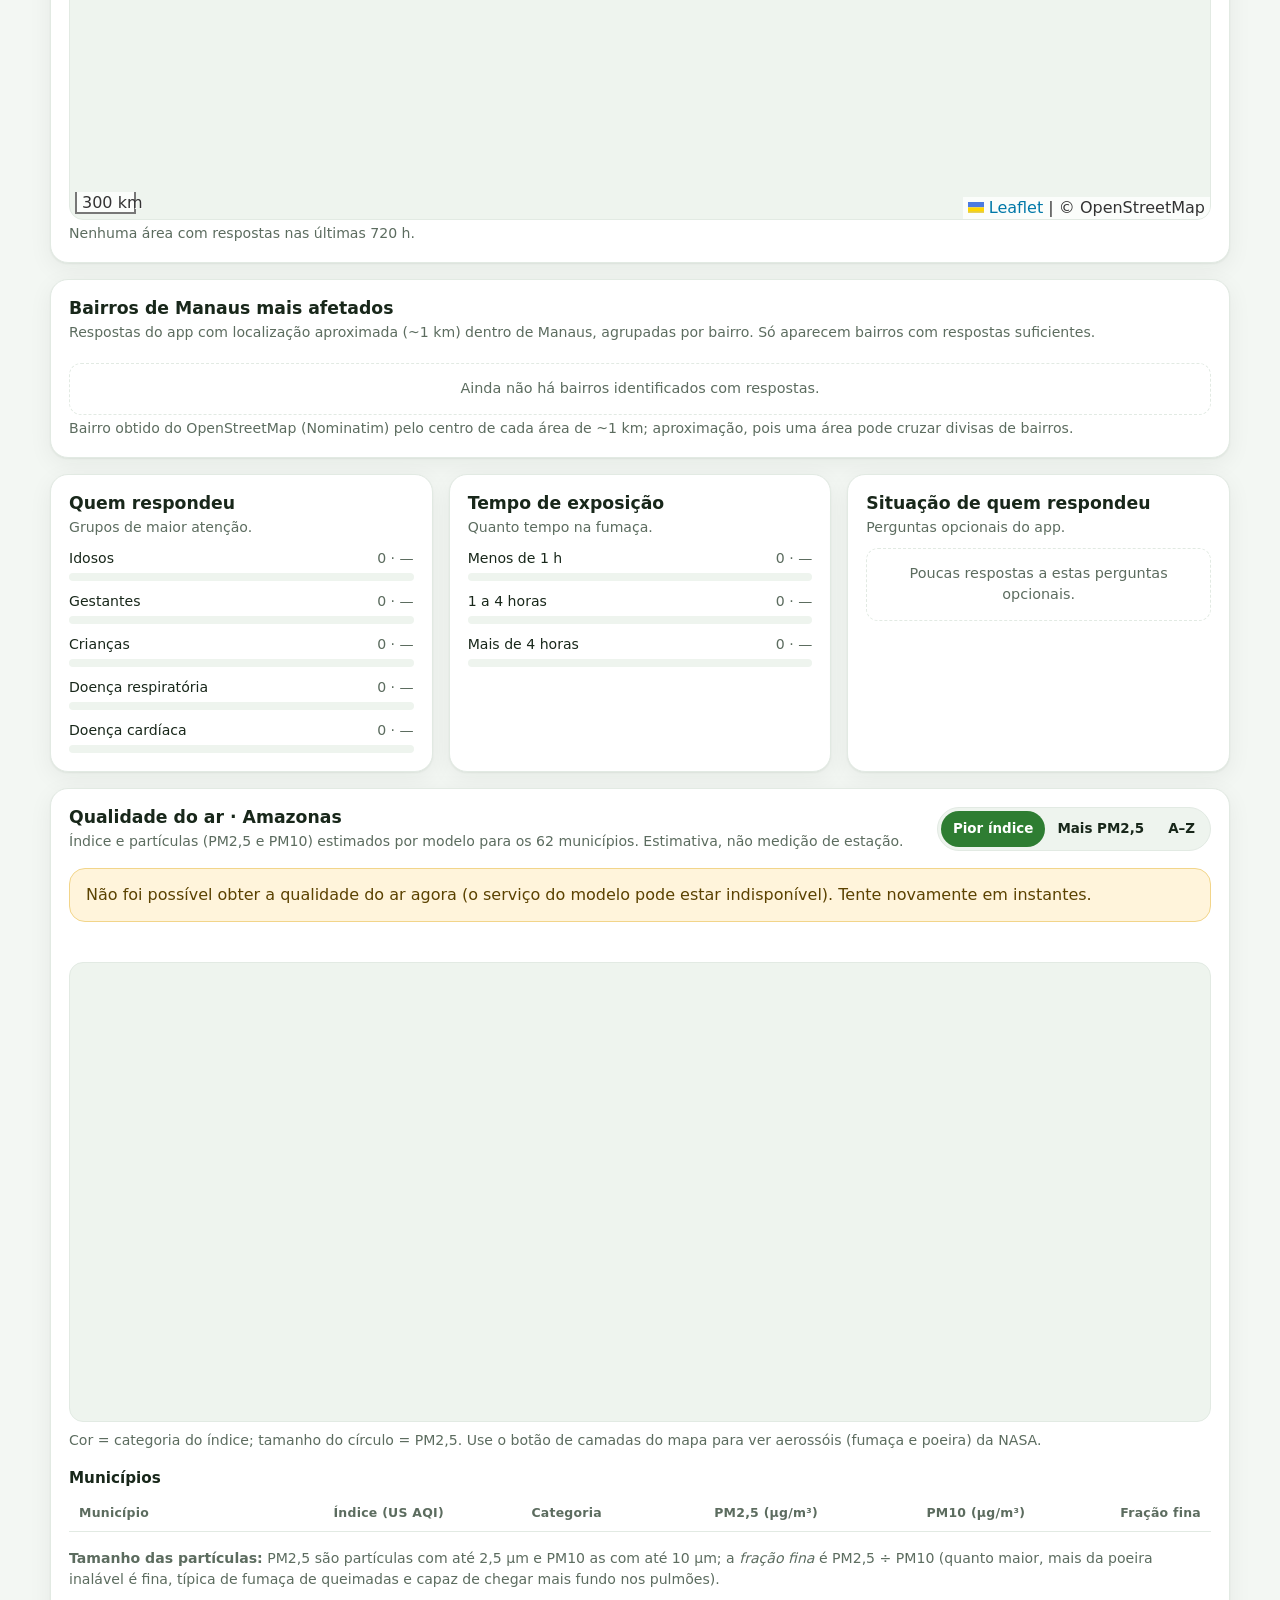
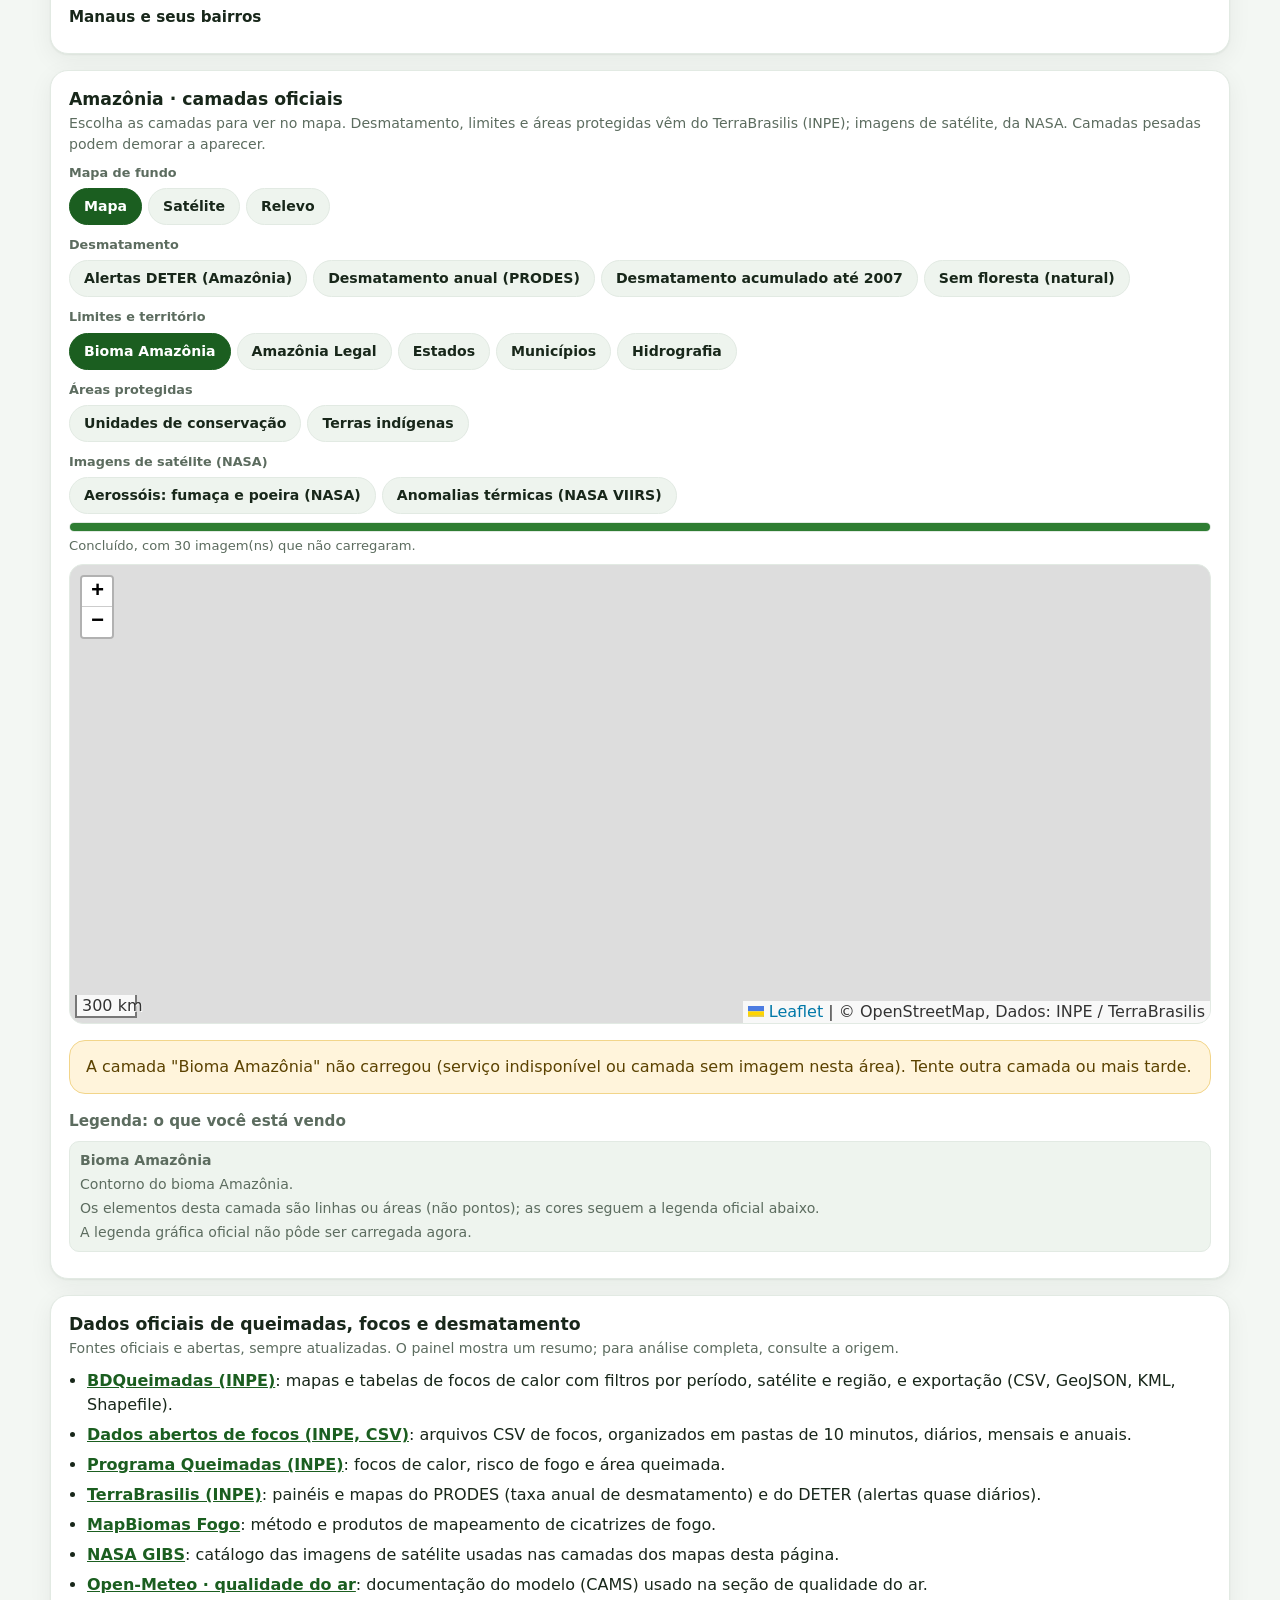
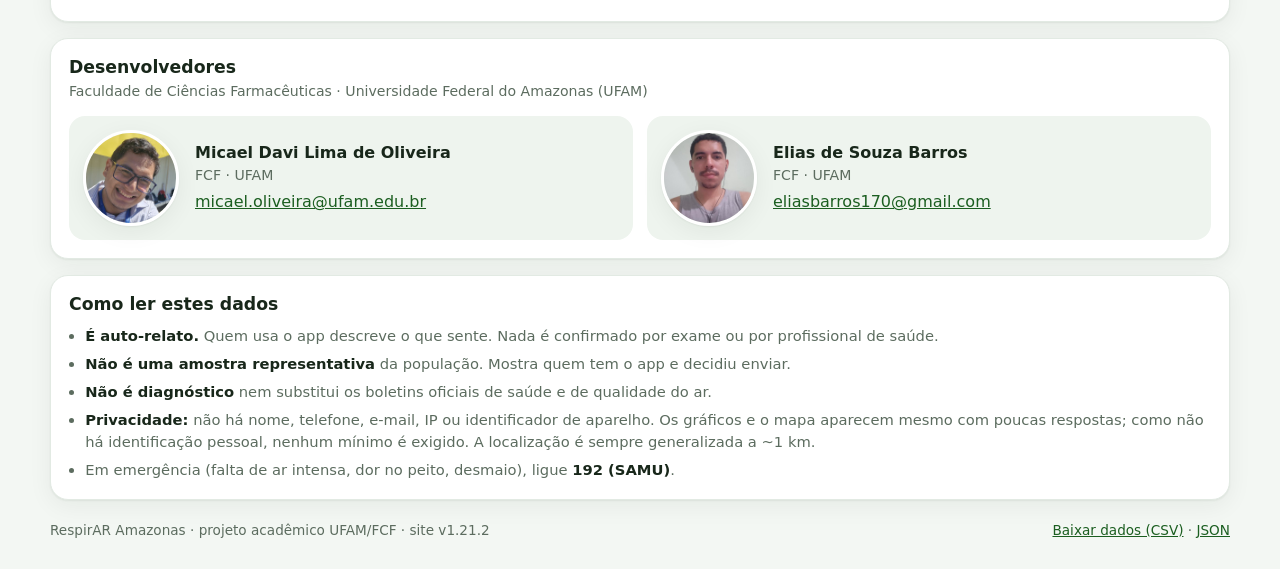
==== commit 0cf52576: "Release 1.21.2: avisa que o script do Firestore precisa de Python 3.10+ Saída do usuário: pip não ac" ====
--- a/docs/index.html
+++ b/docs/index.html
@@ -26,7 +26,7 @@
   <meta name="twitter:description" content="Fumaça, qualidade do ar e camadas da Amazônia. Dados abertos e anônimos.">
   <meta name="twitter:image" content="https://micael-oliveira-ufam.github.io/respirar-amazonas/assets/og-imagem.png">
   <link rel="stylesheet" href="vendor/leaflet/leaflet.css">
-  <link rel="stylesheet" href="assets/publico.css?v=1.21.1">
+  <link rel="stylesheet" href="assets/publico.css?v=1.21.2">
 </head>
 <body>
   <header class="hero">
@@ -219,16 +219,16 @@
     <span><a href="#sec-csv">Baixar dados (CSV)</a> · <a id="baixar" href="dados/painel-30.json" download="respirar-amazonas-dados-agregados.json">JSON</a></span>
   </footer>
 
-  <script src="assets/config.js?v=1.21.1"></script>
-  <script src="assets/ar_modelo.js?v=1.21.1"></script>
-  <script src="assets/painel_vazio.js?v=1.21.1"></script>
+  <script src="assets/config.js?v=1.21.2"></script>
+  <script src="assets/ar_modelo.js?v=1.21.2"></script>
+  <script src="assets/painel_vazio.js?v=1.21.2"></script>
   <script src="vendor/leaflet/leaflet.js"></script>
   <script src="vendor/leaflet-heat/leaflet-heat.js"></script>
-  <script src="assets/mapas.js?v=1.21.1"></script>
-  <script src="assets/publico.js?v=1.21.1"></script>
-  <script src="assets/ar.js?v=1.21.1"></script>
-  <script src="assets/amazonia.js?v=1.21.1"></script>
-  <script src="assets/baixar.js?v=1.21.1"></script>
-  <script src="assets/atualizar.js?v=1.21.1"></script>
+  <script src="assets/mapas.js?v=1.21.2"></script>
+  <script src="assets/publico.js?v=1.21.2"></script>
+  <script src="assets/ar.js?v=1.21.2"></script>
+  <script src="assets/amazonia.js?v=1.21.2"></script>
+  <script src="assets/baixar.js?v=1.21.2"></script>
+  <script src="assets/atualizar.js?v=1.21.2"></script>
 </body>
 </html>
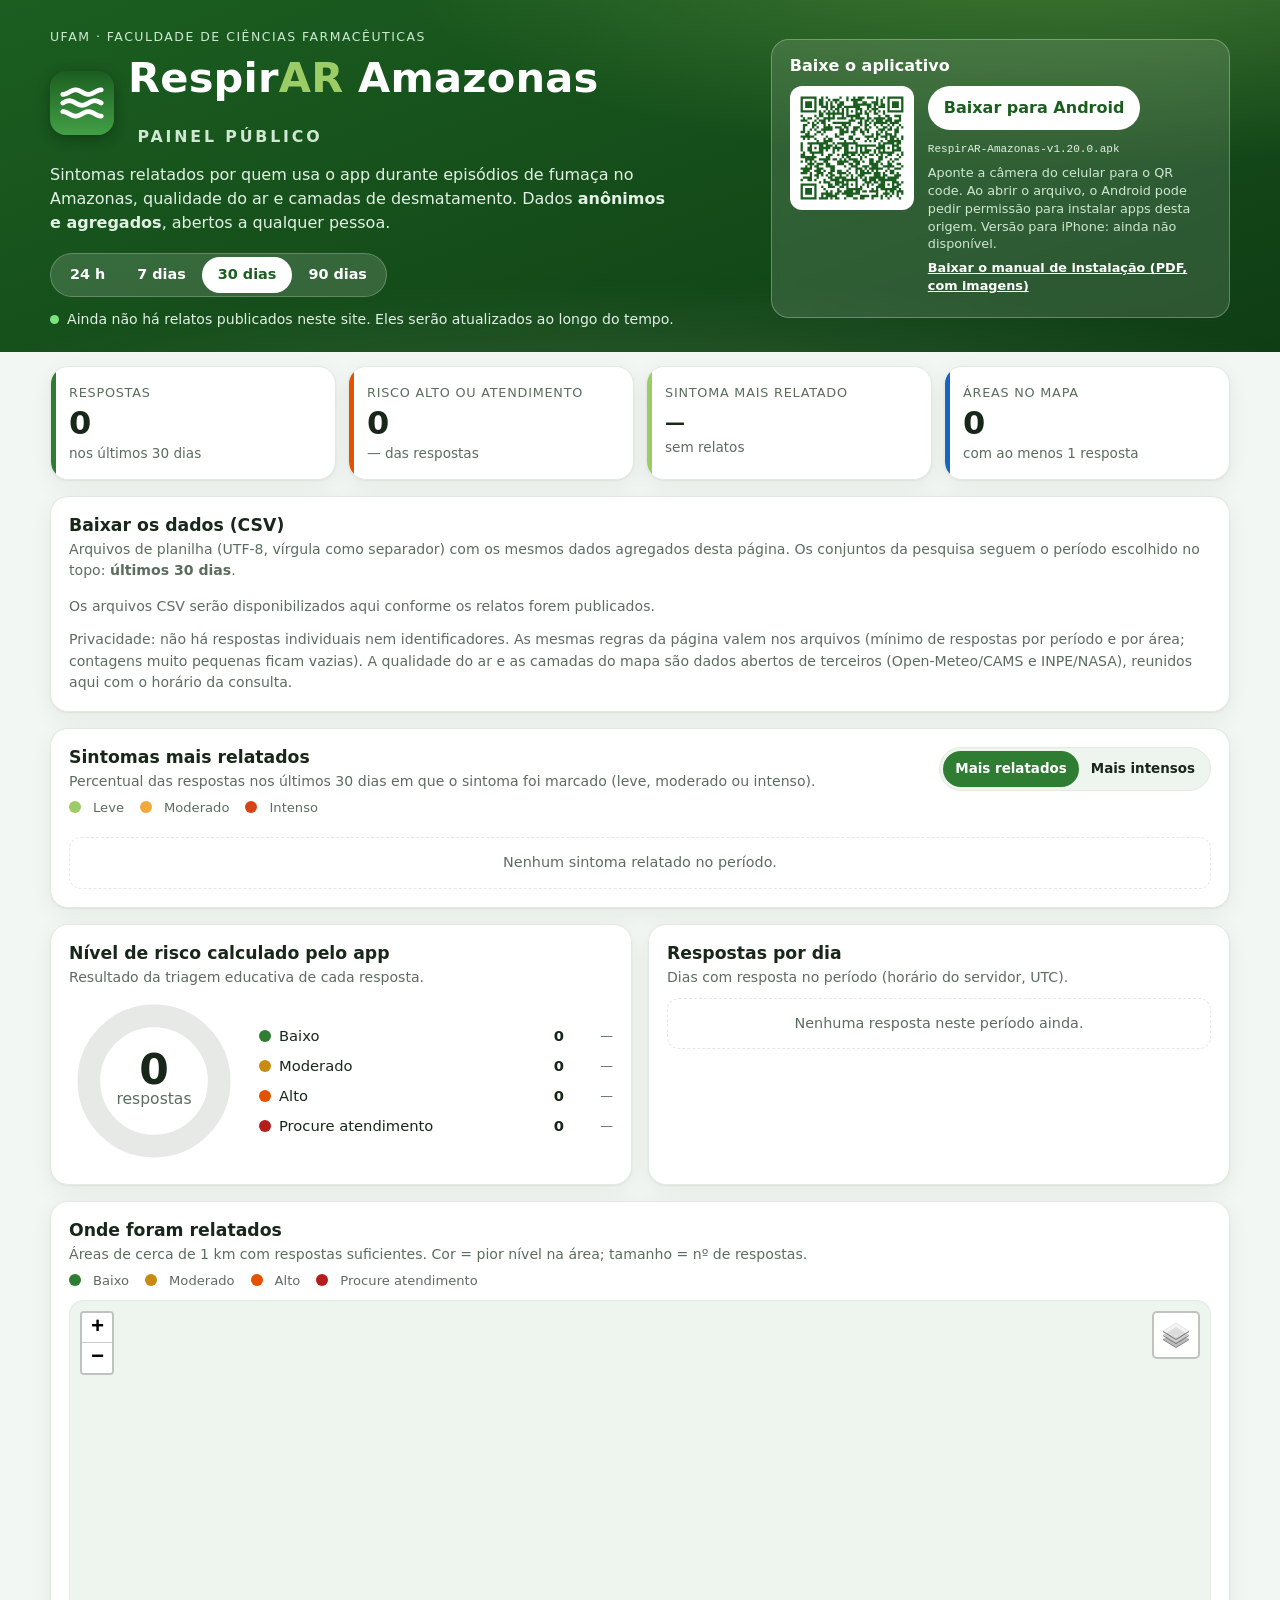
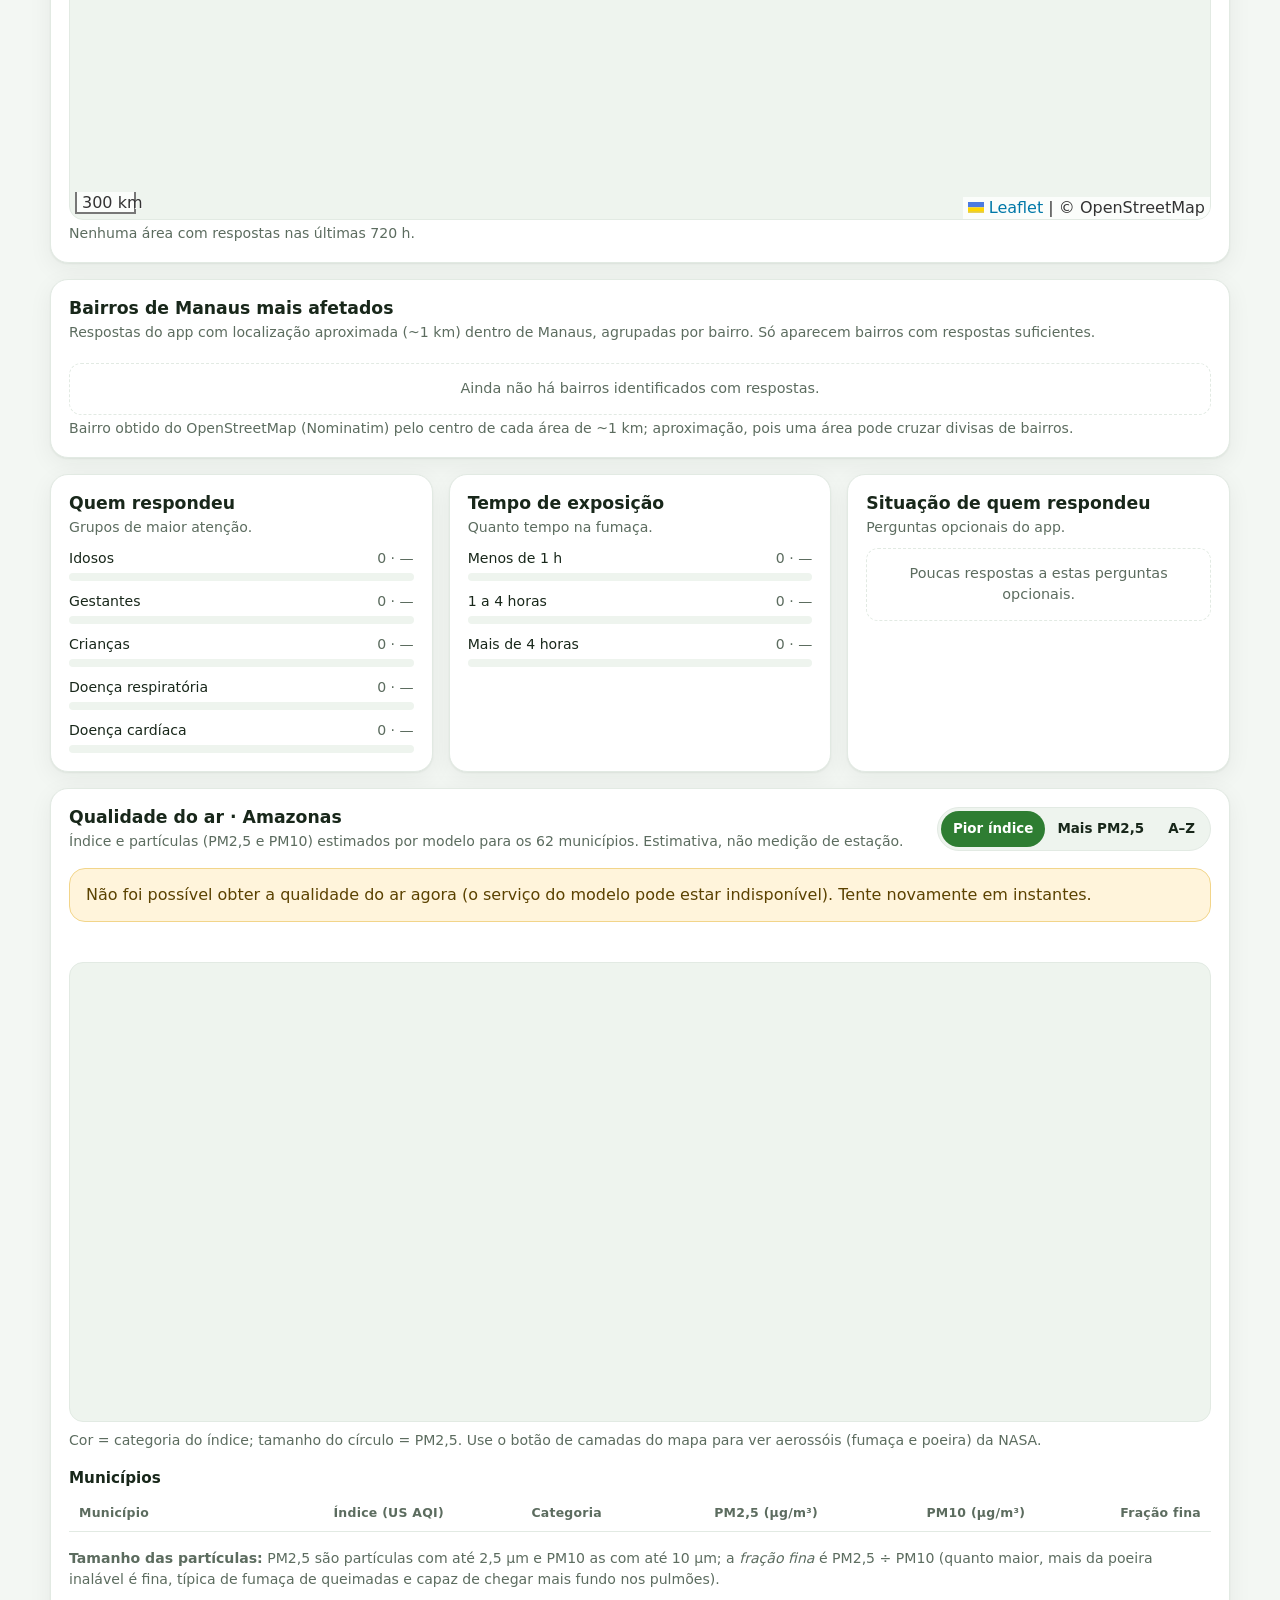
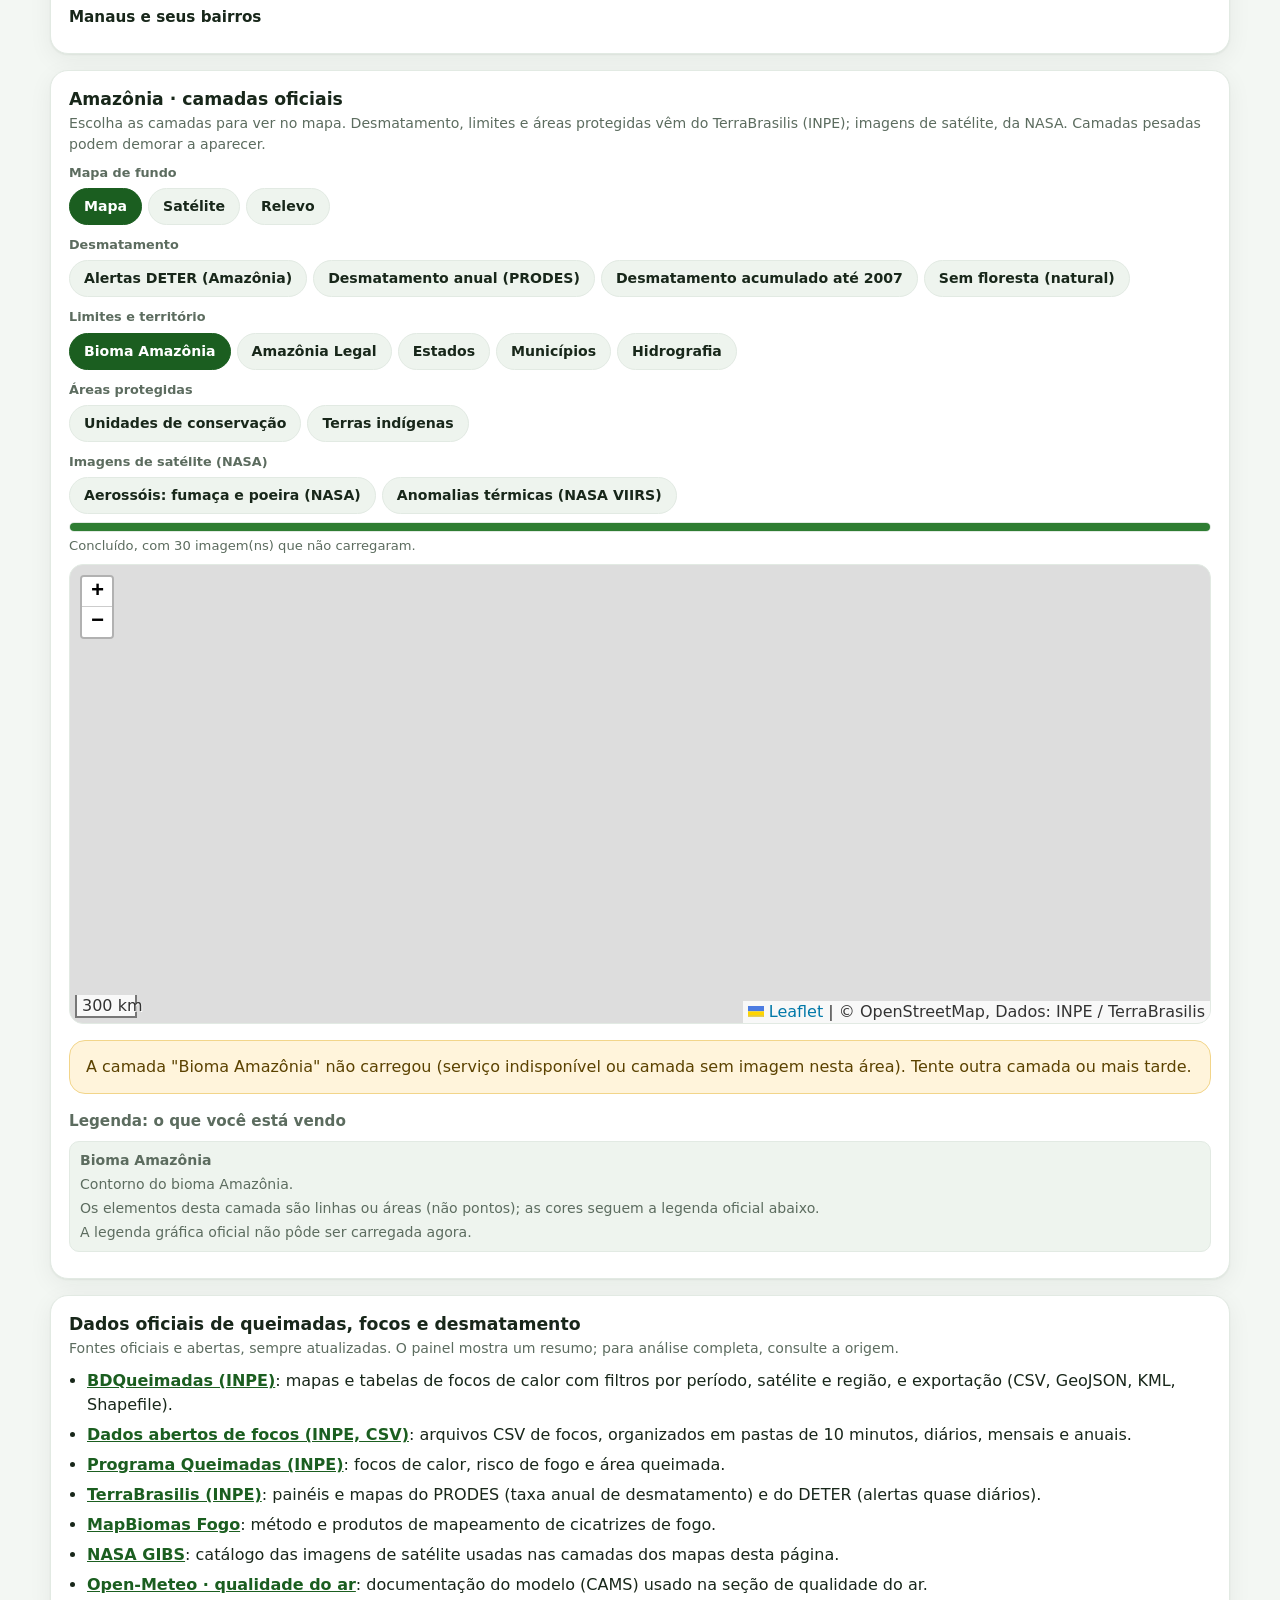
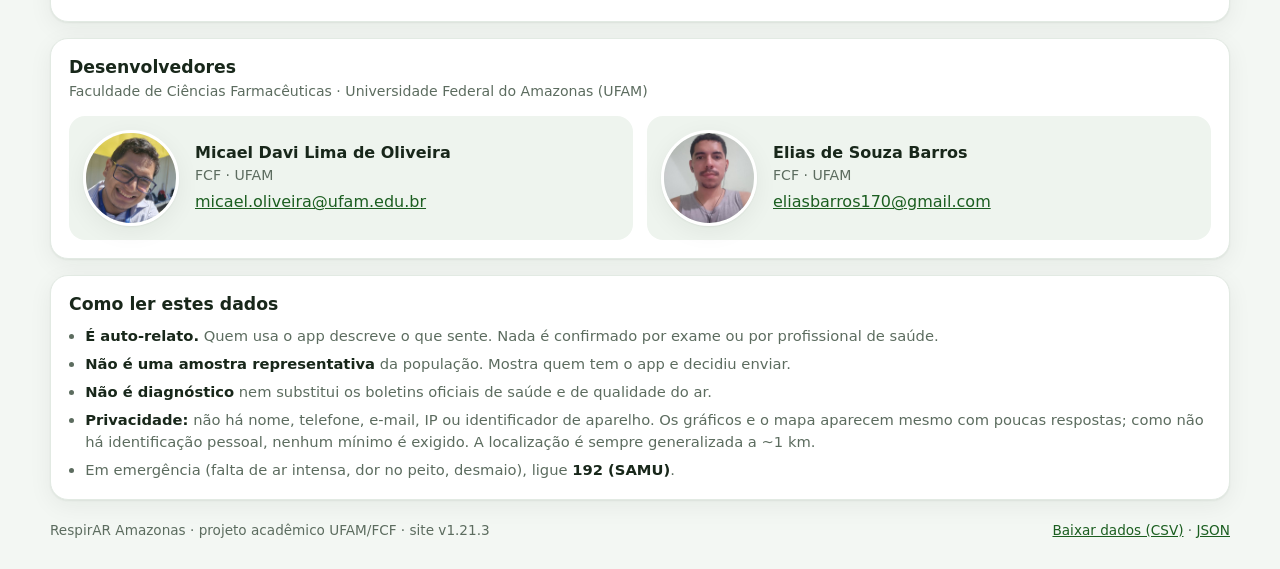
==== commit eac9778d: "Release 1.21.3: README com a receita completa do Firebase A pedido do usuário, o README traz todos o" ====
--- a/docs/index.html
+++ b/docs/index.html
@@ -26,7 +26,7 @@
   <meta name="twitter:description" content="Fumaça, qualidade do ar e camadas da Amazônia. Dados abertos e anônimos.">
   <meta name="twitter:image" content="https://micael-oliveira-ufam.github.io/respirar-amazonas/assets/og-imagem.png">
   <link rel="stylesheet" href="vendor/leaflet/leaflet.css">
-  <link rel="stylesheet" href="assets/publico.css?v=1.21.2">
+  <link rel="stylesheet" href="assets/publico.css?v=1.21.3">
 </head>
 <body>
   <header class="hero">
@@ -219,16 +219,16 @@
     <span><a href="#sec-csv">Baixar dados (CSV)</a> · <a id="baixar" href="dados/painel-30.json" download="respirar-amazonas-dados-agregados.json">JSON</a></span>
   </footer>
 
-  <script src="assets/config.js?v=1.21.2"></script>
-  <script src="assets/ar_modelo.js?v=1.21.2"></script>
-  <script src="assets/painel_vazio.js?v=1.21.2"></script>
+  <script src="assets/config.js?v=1.21.3"></script>
+  <script src="assets/ar_modelo.js?v=1.21.3"></script>
+  <script src="assets/painel_vazio.js?v=1.21.3"></script>
   <script src="vendor/leaflet/leaflet.js"></script>
   <script src="vendor/leaflet-heat/leaflet-heat.js"></script>
-  <script src="assets/mapas.js?v=1.21.2"></script>
-  <script src="assets/publico.js?v=1.21.2"></script>
-  <script src="assets/ar.js?v=1.21.2"></script>
-  <script src="assets/amazonia.js?v=1.21.2"></script>
-  <script src="assets/baixar.js?v=1.21.2"></script>
-  <script src="assets/atualizar.js?v=1.21.2"></script>
+  <script src="assets/mapas.js?v=1.21.3"></script>
+  <script src="assets/publico.js?v=1.21.3"></script>
+  <script src="assets/ar.js?v=1.21.3"></script>
+  <script src="assets/amazonia.js?v=1.21.3"></script>
+  <script src="assets/baixar.js?v=1.21.3"></script>
+  <script src="assets/atualizar.js?v=1.21.3"></script>
 </body>
 </html>
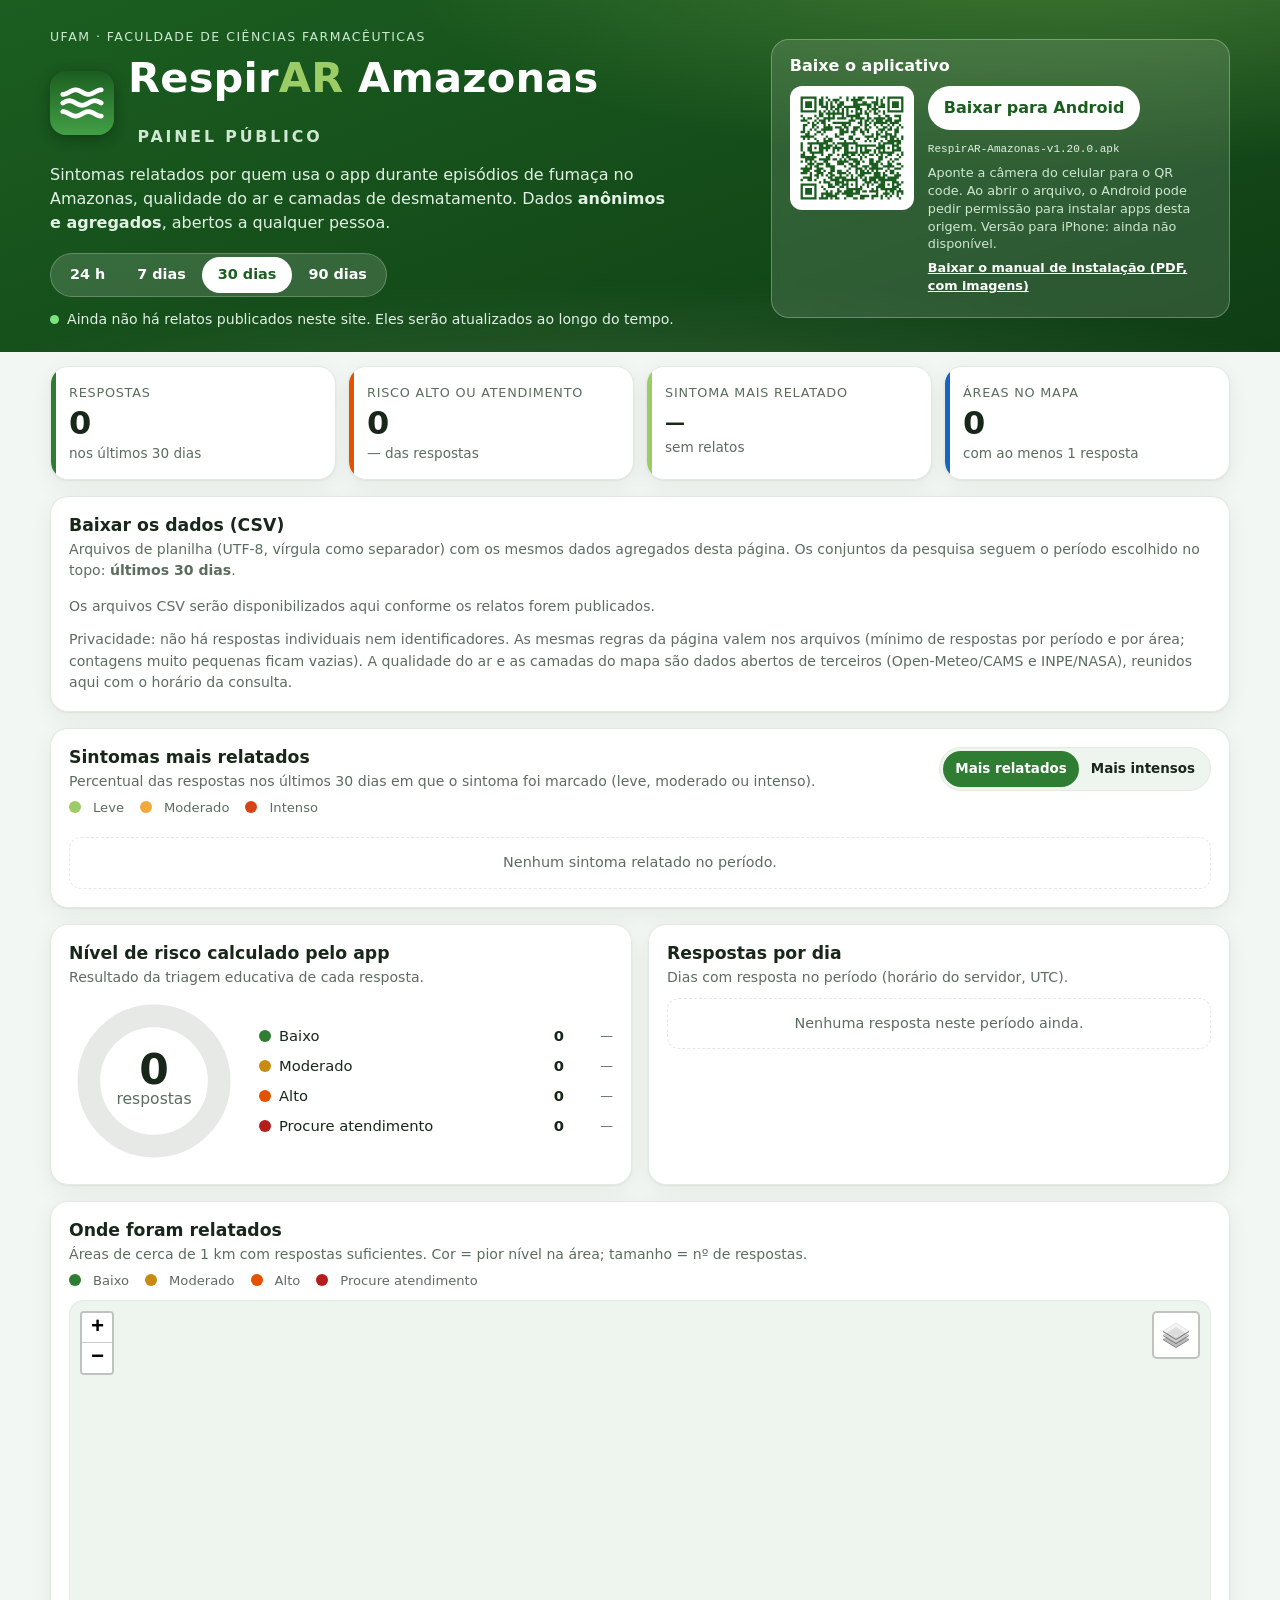
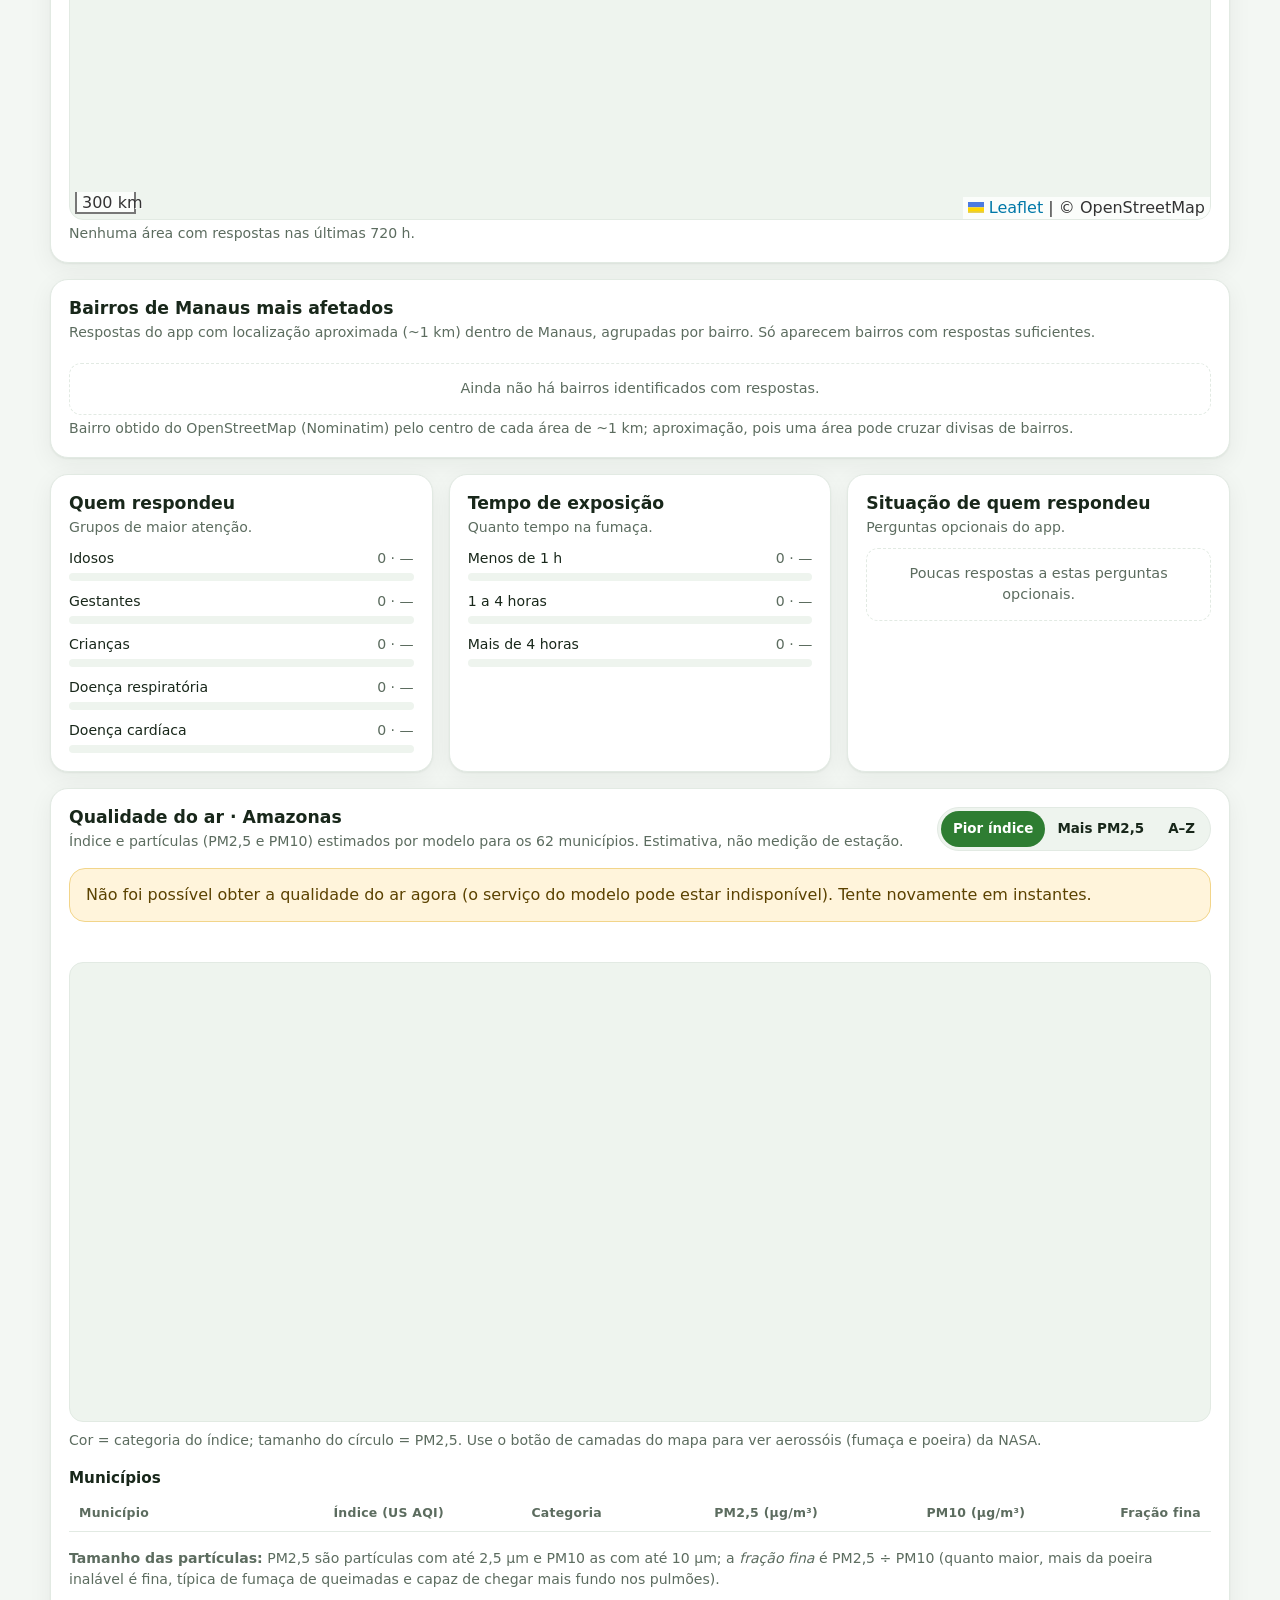
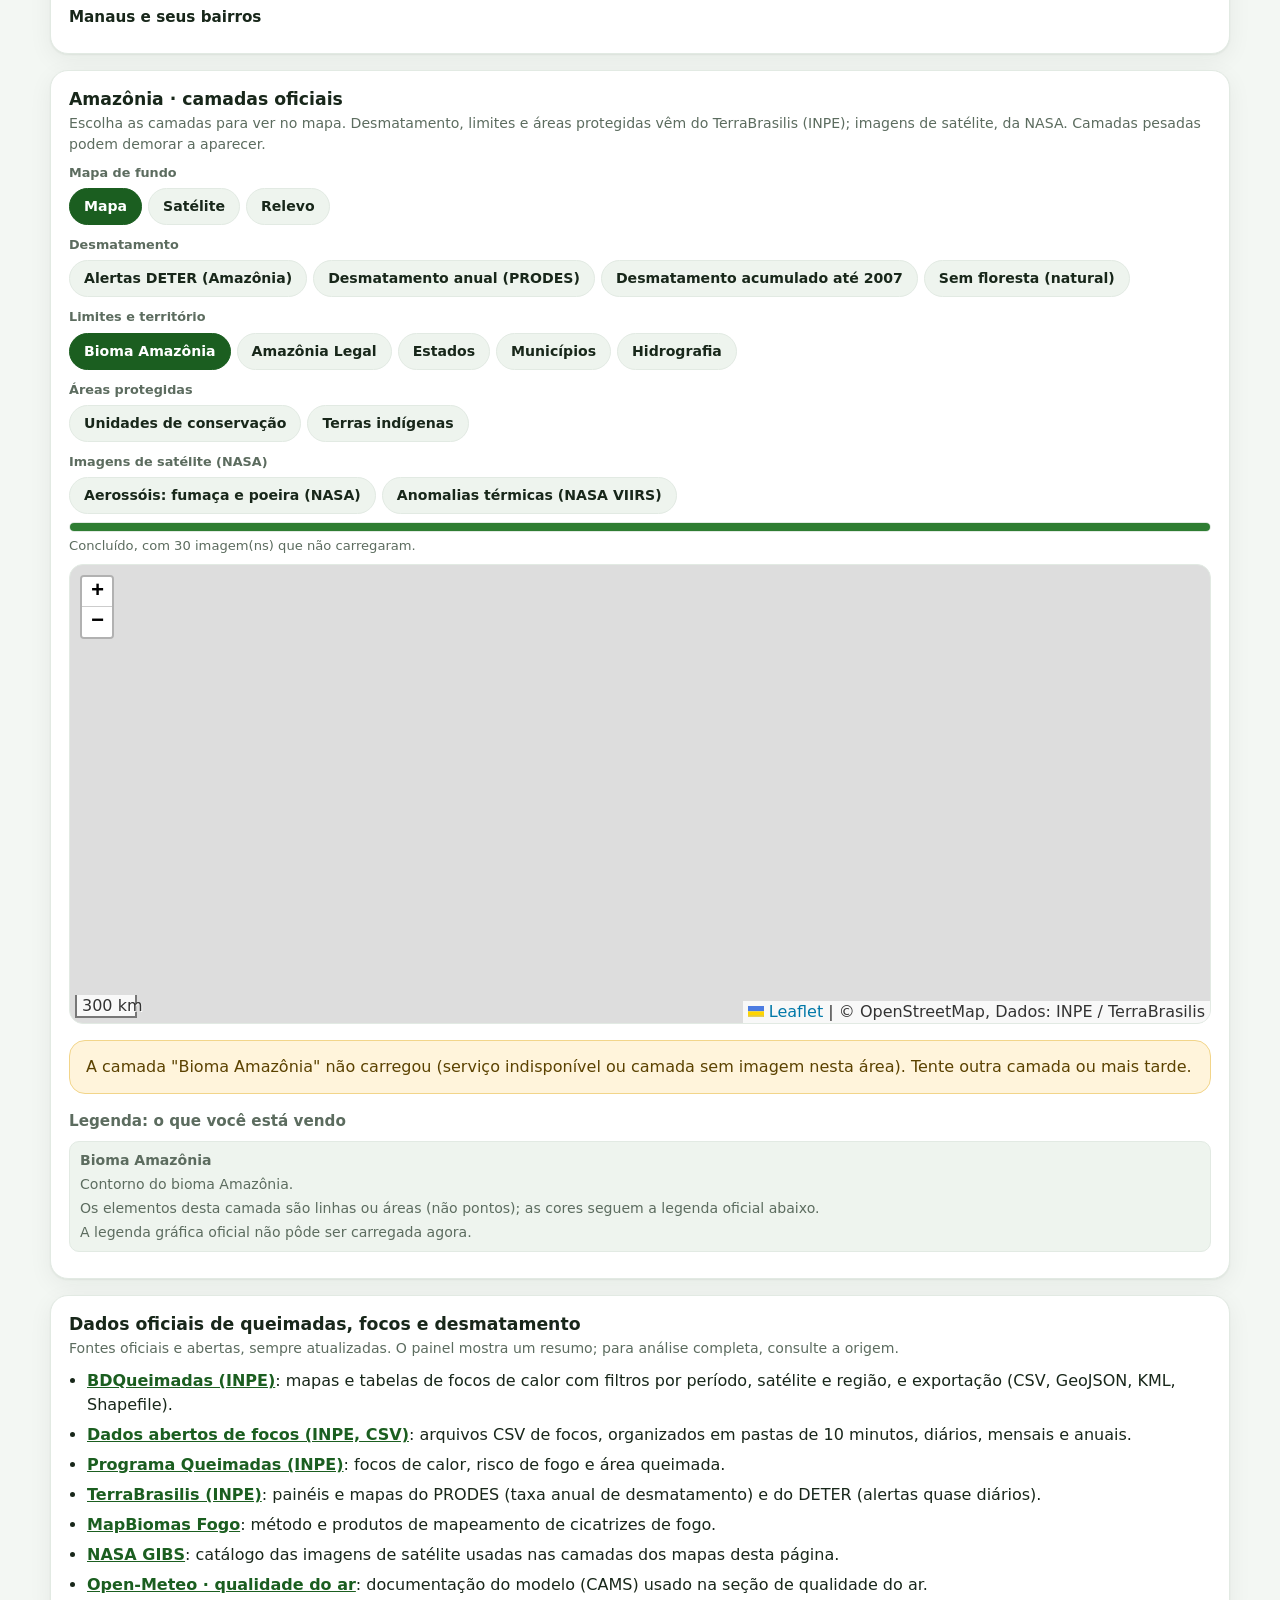
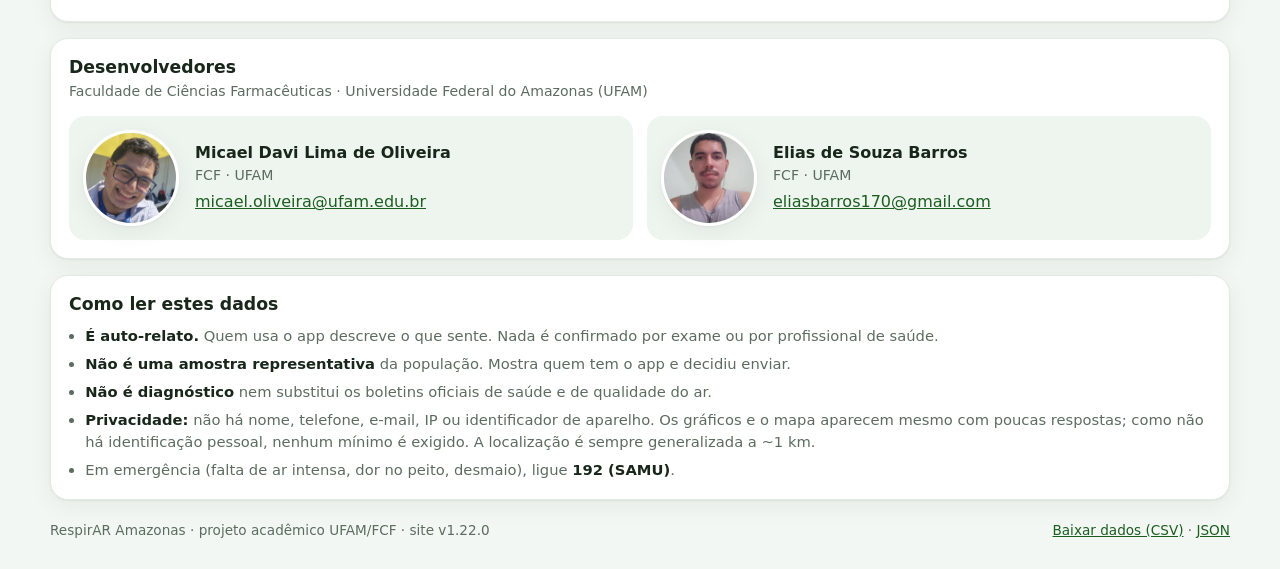
==== commit 0b2feb08: "Release 1.22.0: GitHub Actions atualiza os dados do site a cada 6 horas A pedido do usuário (autoriz" ====
--- a/docs/index.html
+++ b/docs/index.html
@@ -26,7 +26,7 @@
   <meta name="twitter:description" content="Fumaça, qualidade do ar e camadas da Amazônia. Dados abertos e anônimos.">
   <meta name="twitter:image" content="https://micael-oliveira-ufam.github.io/respirar-amazonas/assets/og-imagem.png">
   <link rel="stylesheet" href="vendor/leaflet/leaflet.css">
-  <link rel="stylesheet" href="assets/publico.css?v=1.21.3">
+  <link rel="stylesheet" href="assets/publico.css?v=1.22.0">
 </head>
 <body>
   <header class="hero">
@@ -219,16 +219,16 @@
     <span><a href="#sec-csv">Baixar dados (CSV)</a> · <a id="baixar" href="dados/painel-30.json" download="respirar-amazonas-dados-agregados.json">JSON</a></span>
   </footer>
 
-  <script src="assets/config.js?v=1.21.3"></script>
-  <script src="assets/ar_modelo.js?v=1.21.3"></script>
-  <script src="assets/painel_vazio.js?v=1.21.3"></script>
+  <script src="assets/config.js?v=1.22.0"></script>
+  <script src="assets/ar_modelo.js?v=1.22.0"></script>
+  <script src="assets/painel_vazio.js?v=1.22.0"></script>
   <script src="vendor/leaflet/leaflet.js"></script>
   <script src="vendor/leaflet-heat/leaflet-heat.js"></script>
-  <script src="assets/mapas.js?v=1.21.3"></script>
-  <script src="assets/publico.js?v=1.21.3"></script>
-  <script src="assets/ar.js?v=1.21.3"></script>
-  <script src="assets/amazonia.js?v=1.21.3"></script>
-  <script src="assets/baixar.js?v=1.21.3"></script>
-  <script src="assets/atualizar.js?v=1.21.3"></script>
+  <script src="assets/mapas.js?v=1.22.0"></script>
+  <script src="assets/publico.js?v=1.22.0"></script>
+  <script src="assets/ar.js?v=1.22.0"></script>
+  <script src="assets/amazonia.js?v=1.22.0"></script>
+  <script src="assets/baixar.js?v=1.22.0"></script>
+  <script src="assets/atualizar.js?v=1.22.0"></script>
 </body>
 </html>
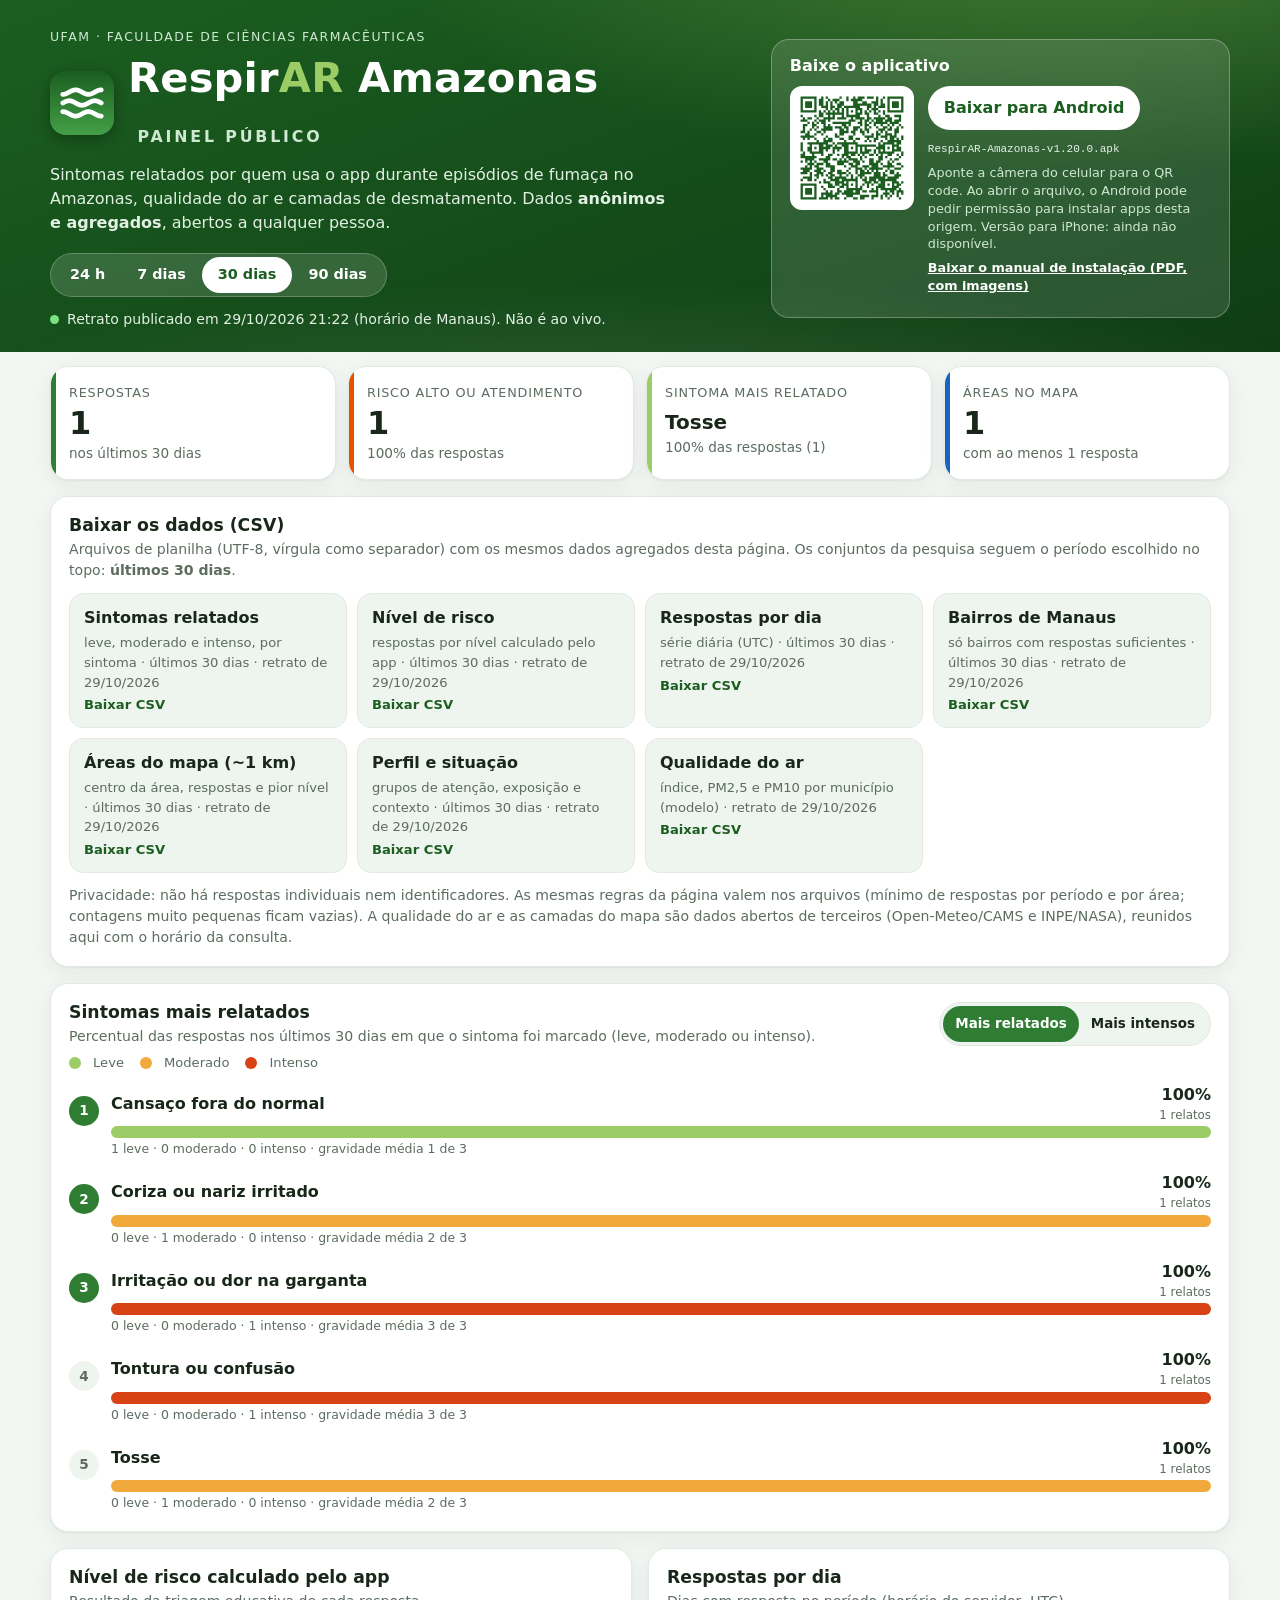
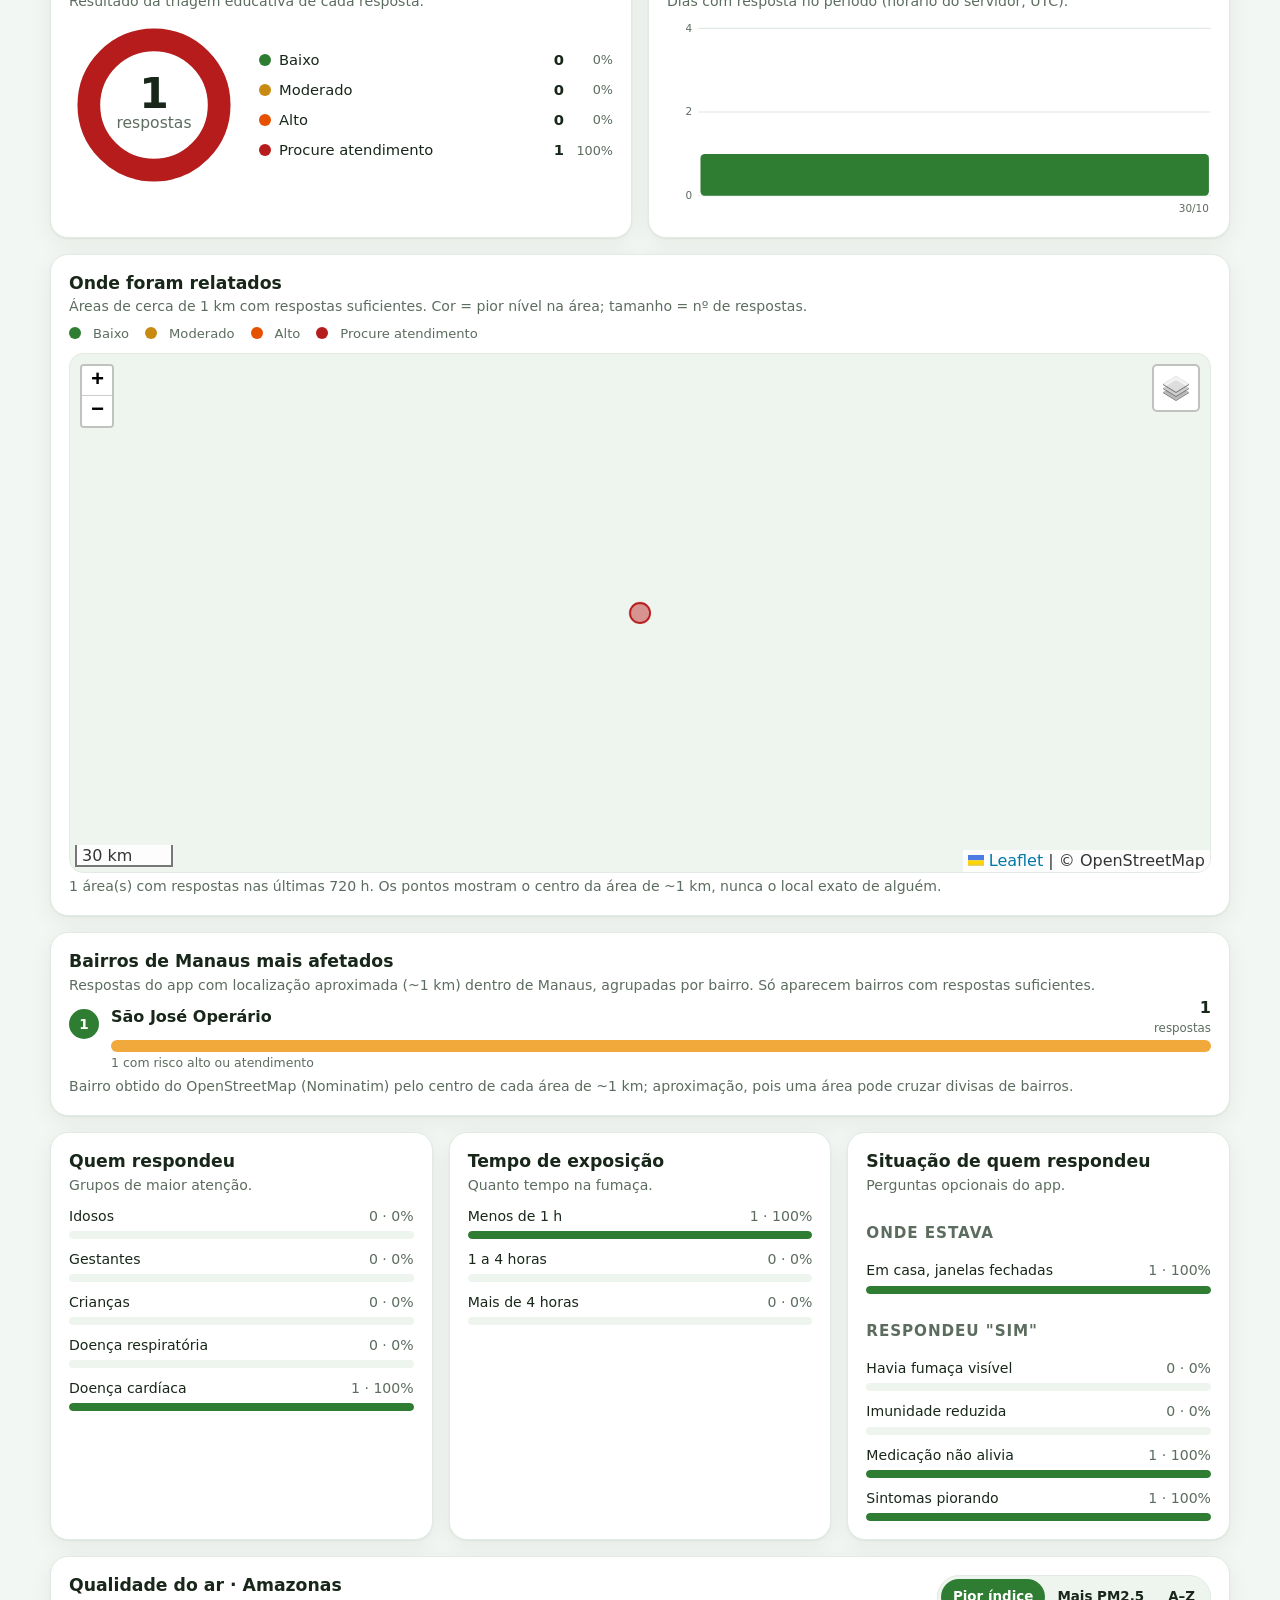
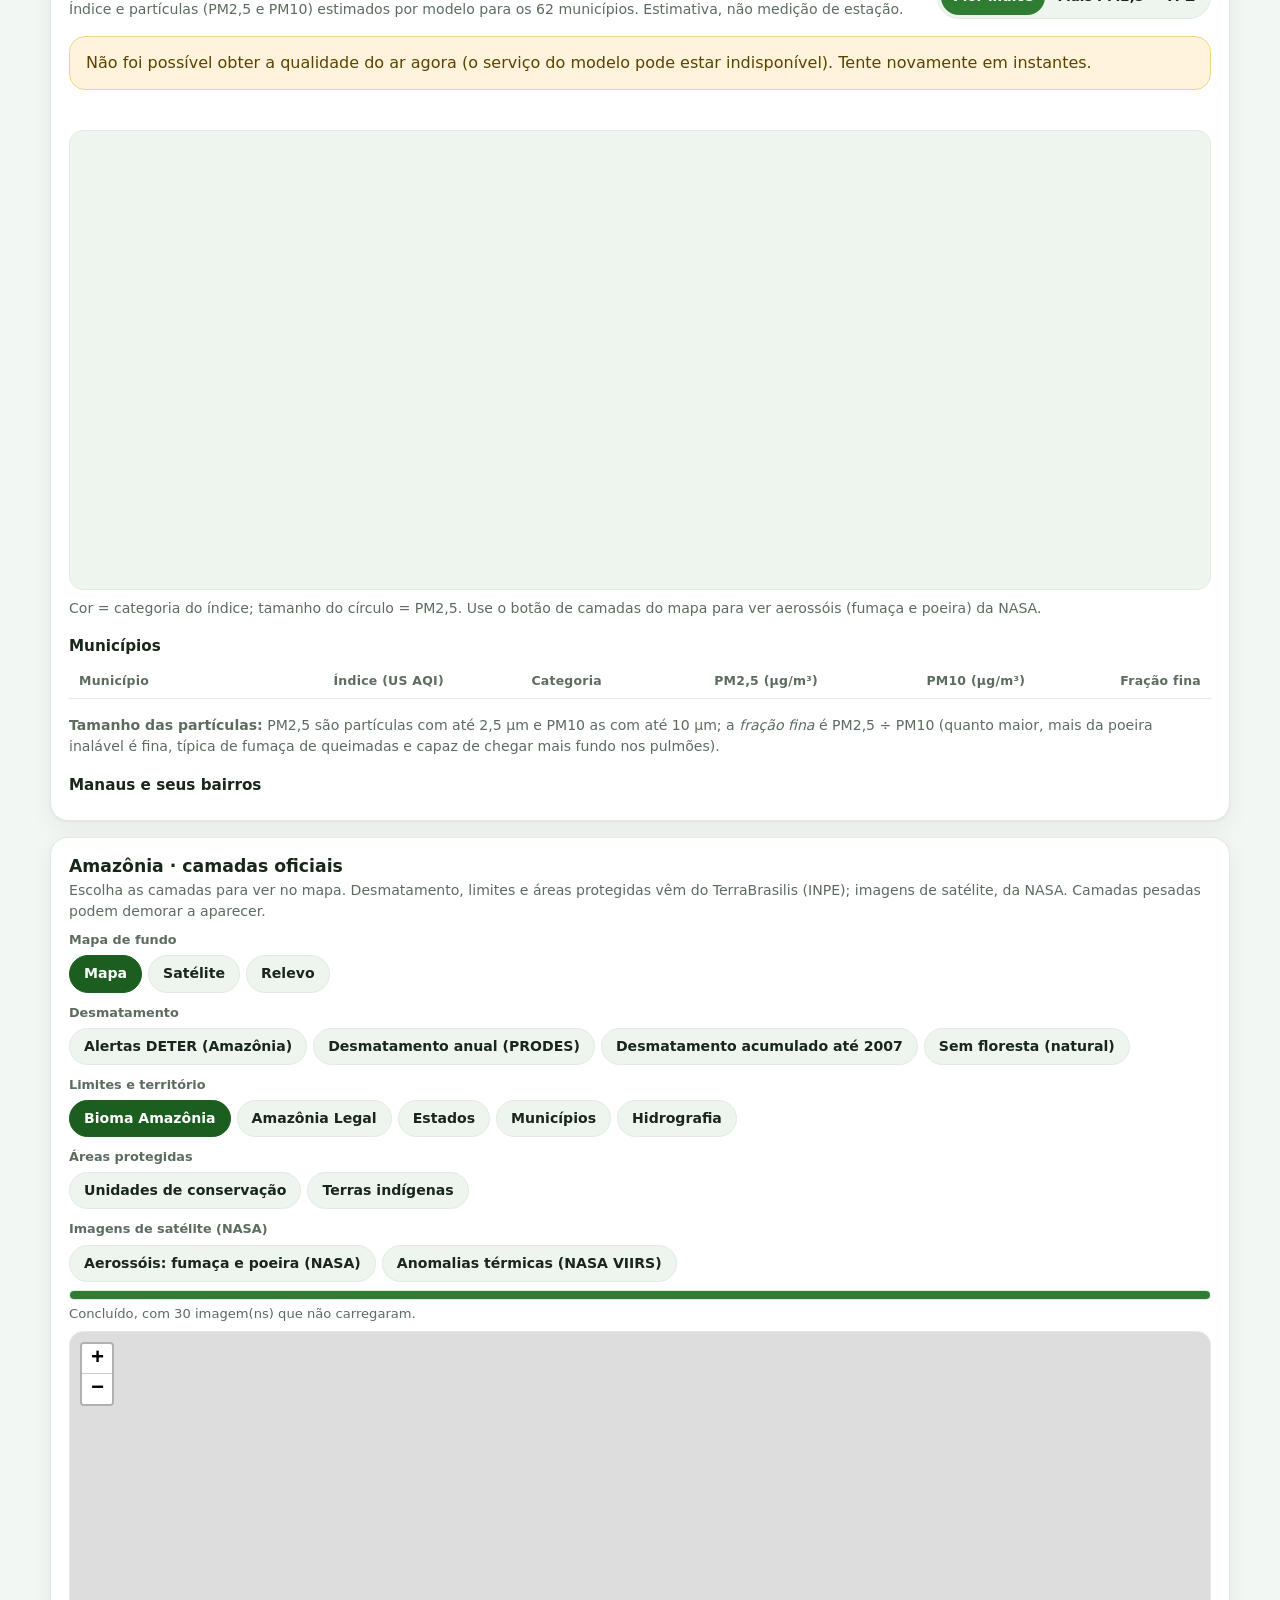
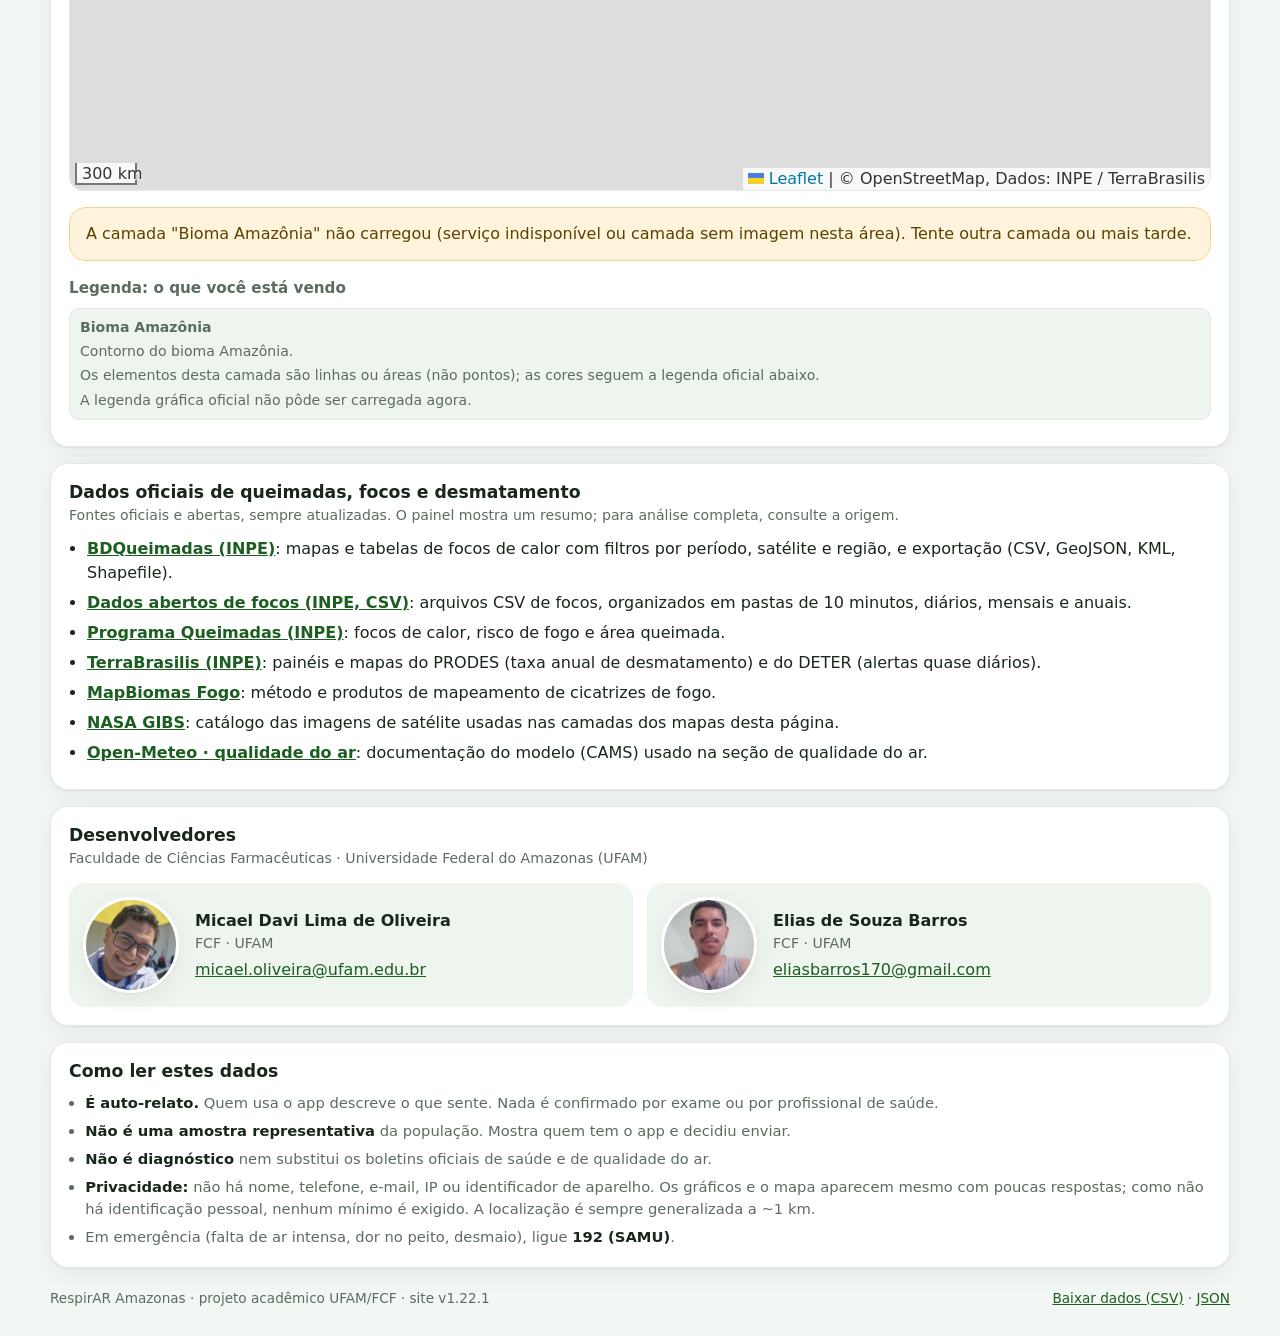
==== commit 5e905d2a: "Release 1.22.1: corrige conflito de push do workflow e sobe as actions O re-run de uma execução anti" ====
--- a/docs/index.html
+++ b/docs/index.html
@@ -26,7 +26,7 @@
   <meta name="twitter:description" content="Fumaça, qualidade do ar e camadas da Amazônia. Dados abertos e anônimos.">
   <meta name="twitter:image" content="https://micael-oliveira-ufam.github.io/respirar-amazonas/assets/og-imagem.png">
   <link rel="stylesheet" href="vendor/leaflet/leaflet.css">
-  <link rel="stylesheet" href="assets/publico.css?v=1.22.0">
+  <link rel="stylesheet" href="assets/publico.css?v=1.22.1">
 </head>
 <body>
   <header class="hero">
@@ -219,16 +219,16 @@
     <span><a href="#sec-csv">Baixar dados (CSV)</a> · <a id="baixar" href="dados/painel-30.json" download="respirar-amazonas-dados-agregados.json">JSON</a></span>
   </footer>
 
-  <script src="assets/config.js?v=1.22.0"></script>
-  <script src="assets/ar_modelo.js?v=1.22.0"></script>
-  <script src="assets/painel_vazio.js?v=1.22.0"></script>
+  <script src="assets/config.js?v=1.22.1"></script>
+  <script src="assets/ar_modelo.js?v=1.22.1"></script>
+  <script src="assets/painel_vazio.js?v=1.22.1"></script>
   <script src="vendor/leaflet/leaflet.js"></script>
   <script src="vendor/leaflet-heat/leaflet-heat.js"></script>
-  <script src="assets/mapas.js?v=1.22.0"></script>
-  <script src="assets/publico.js?v=1.22.0"></script>
-  <script src="assets/ar.js?v=1.22.0"></script>
-  <script src="assets/amazonia.js?v=1.22.0"></script>
-  <script src="assets/baixar.js?v=1.22.0"></script>
-  <script src="assets/atualizar.js?v=1.22.0"></script>
+  <script src="assets/mapas.js?v=1.22.1"></script>
+  <script src="assets/publico.js?v=1.22.1"></script>
+  <script src="assets/ar.js?v=1.22.1"></script>
+  <script src="assets/amazonia.js?v=1.22.1"></script>
+  <script src="assets/baixar.js?v=1.22.1"></script>
+  <script src="assets/atualizar.js?v=1.22.1"></script>
 </body>
 </html>
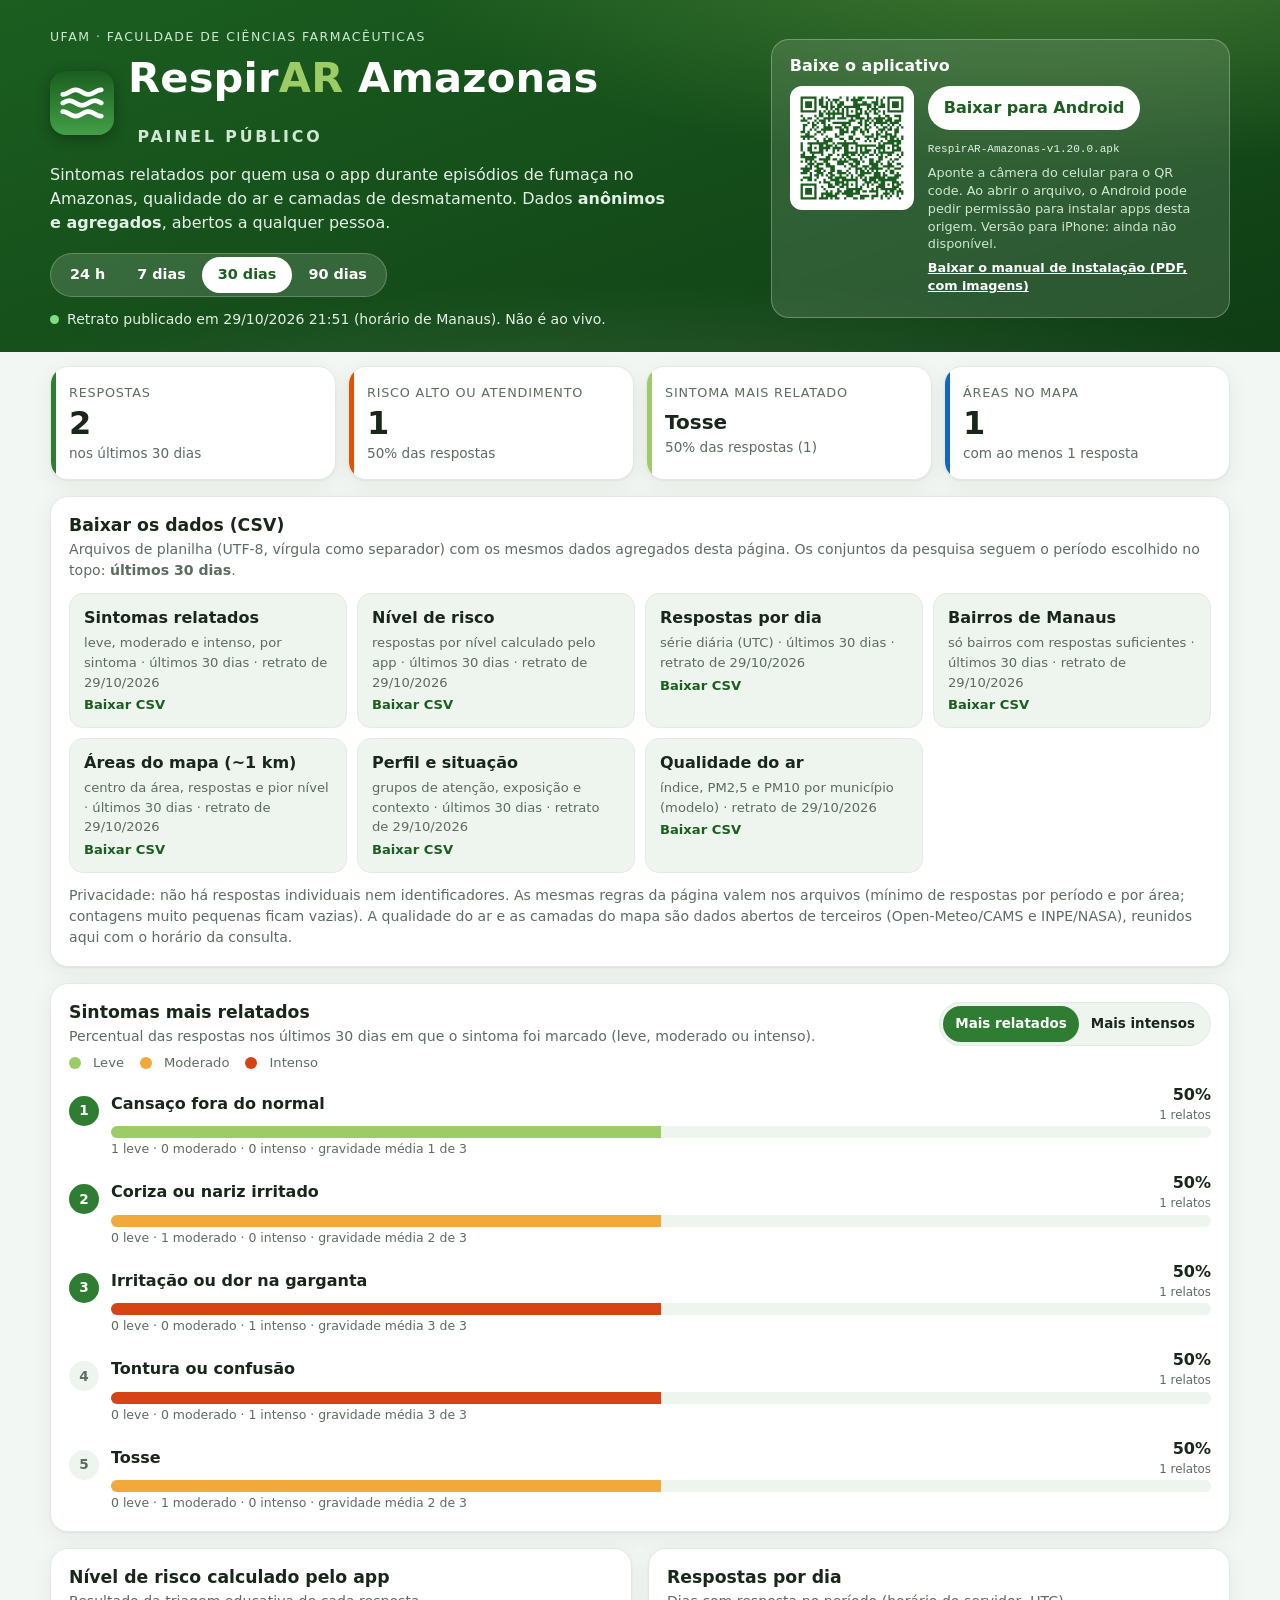
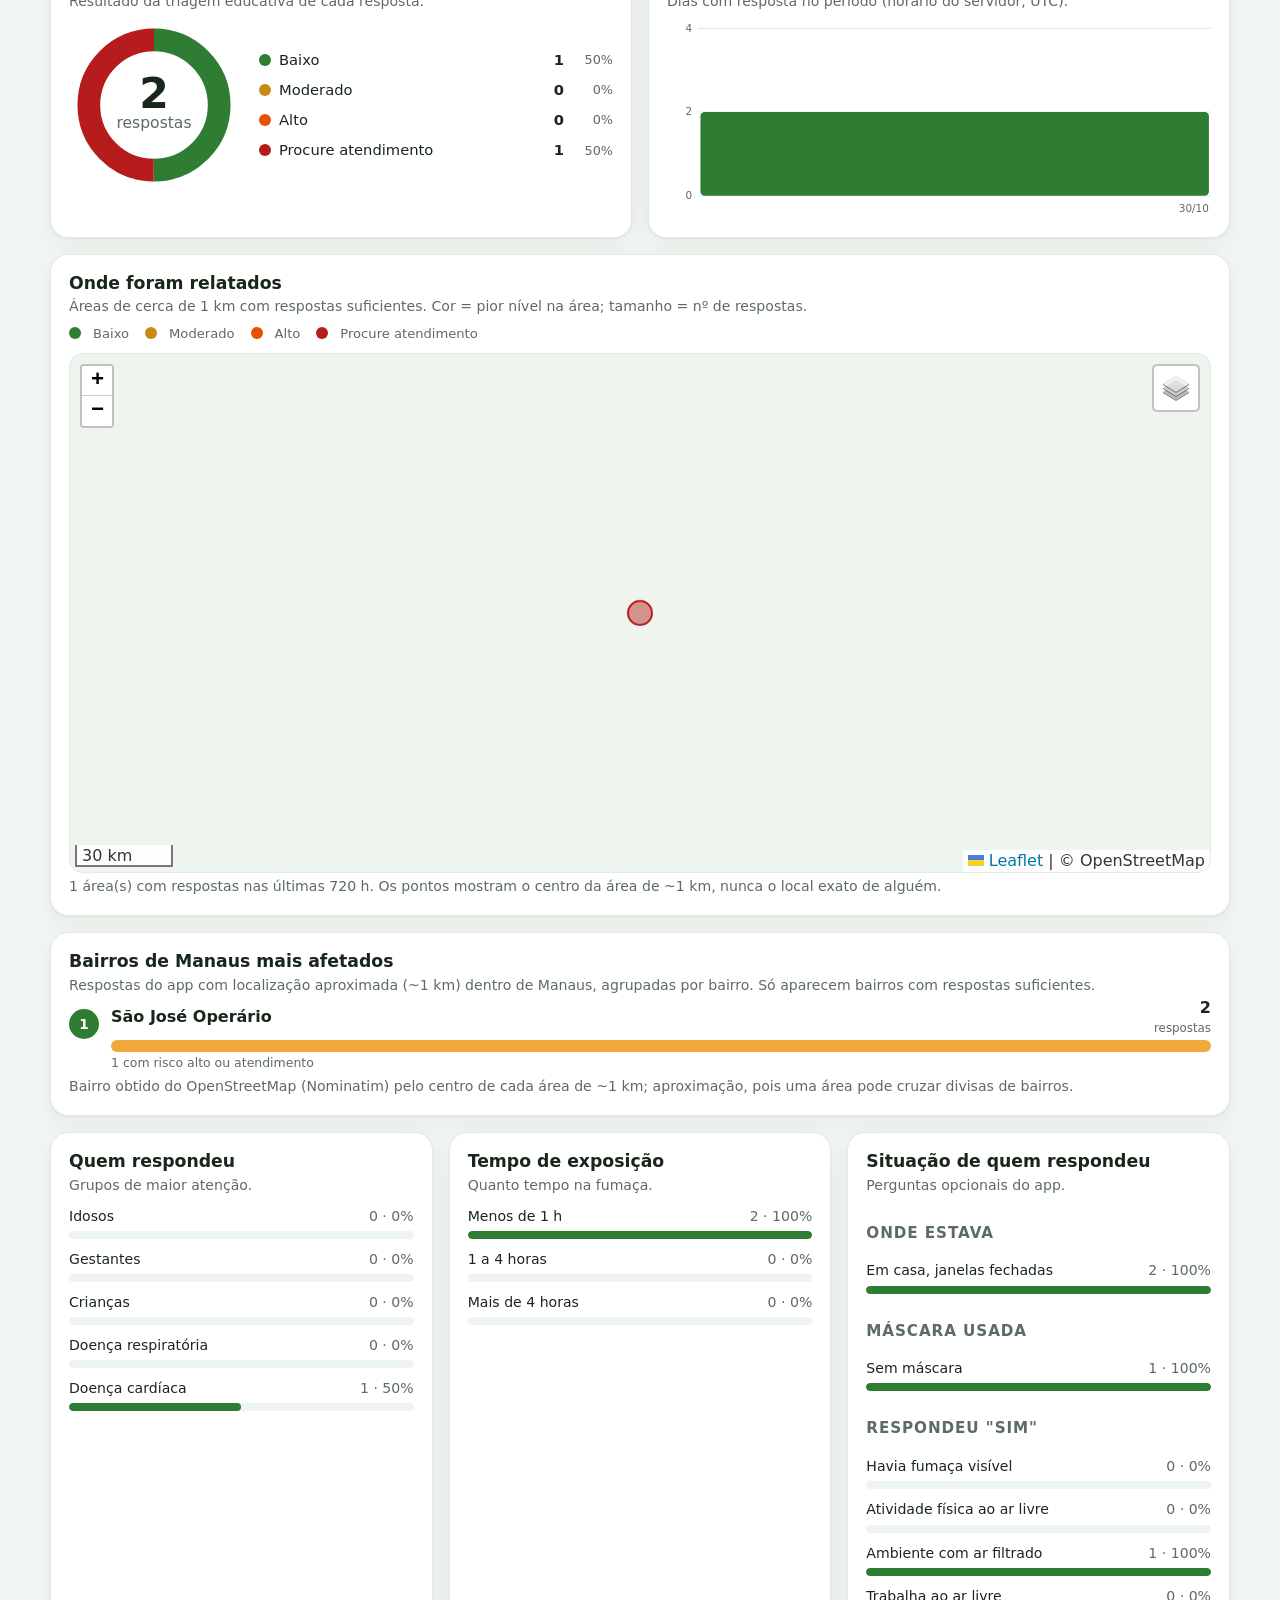
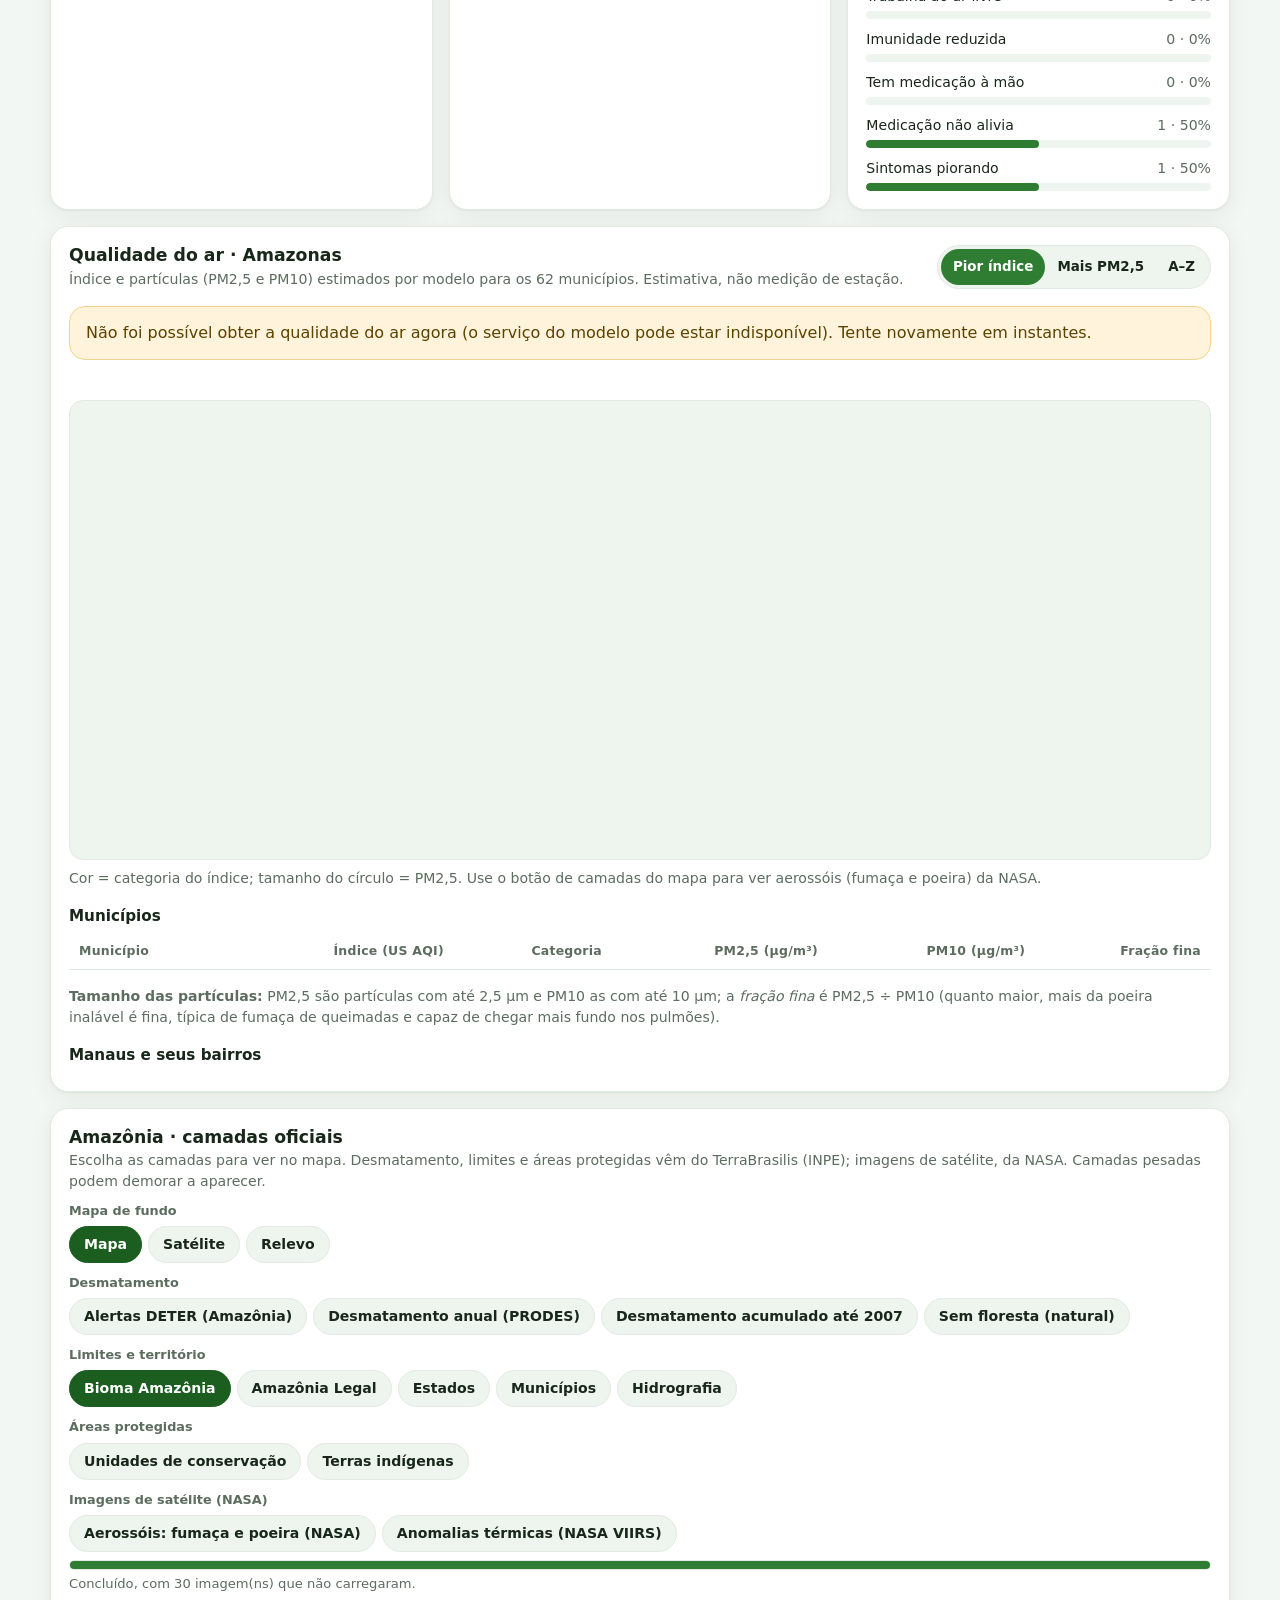
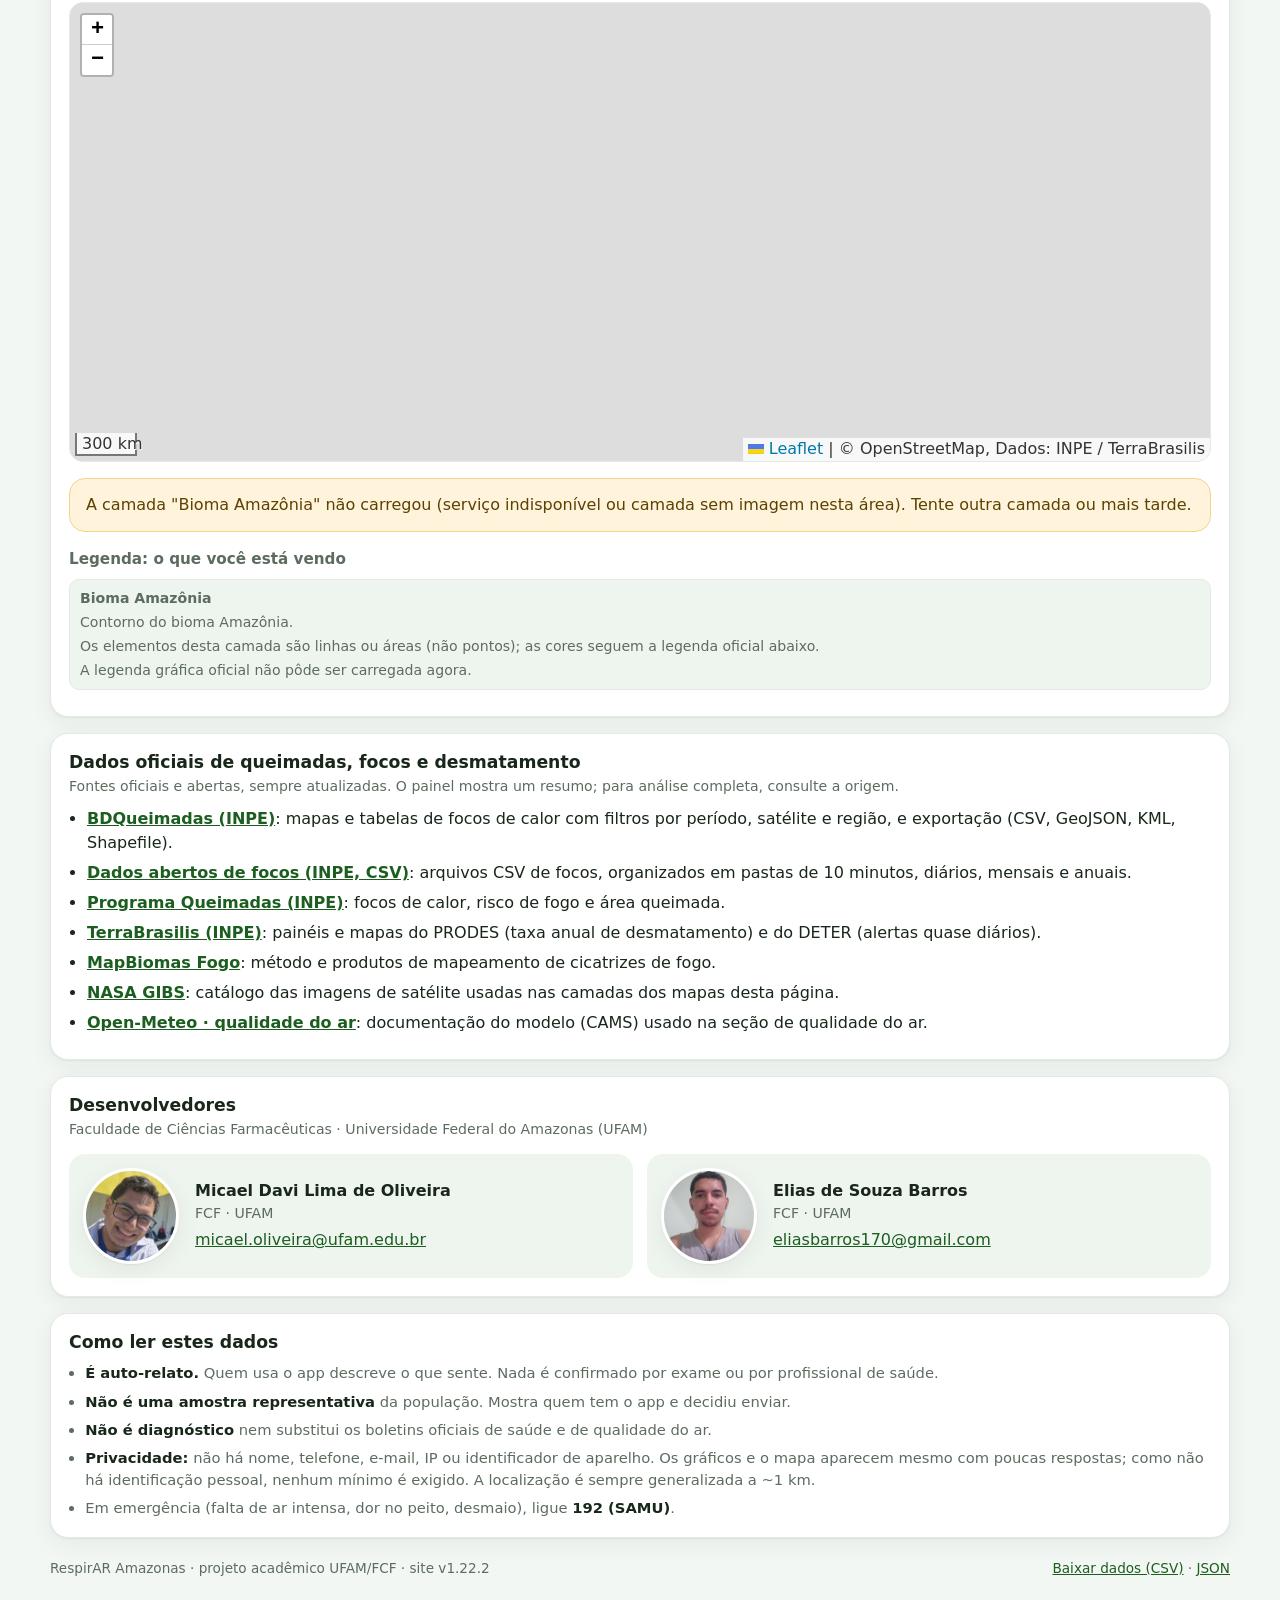
==== commit 8befd64c: "Release 1.22.2: acento correto nos focos baixados pelo celular O flutter test do usuário mostrou LÁB" ====
--- a/docs/index.html
+++ b/docs/index.html
@@ -26,7 +26,7 @@
   <meta name="twitter:description" content="Fumaça, qualidade do ar e camadas da Amazônia. Dados abertos e anônimos.">
   <meta name="twitter:image" content="https://micael-oliveira-ufam.github.io/respirar-amazonas/assets/og-imagem.png">
   <link rel="stylesheet" href="vendor/leaflet/leaflet.css">
-  <link rel="stylesheet" href="assets/publico.css?v=1.22.1">
+  <link rel="stylesheet" href="assets/publico.css?v=1.22.2">
 </head>
 <body>
   <header class="hero">
@@ -219,16 +219,16 @@
     <span><a href="#sec-csv">Baixar dados (CSV)</a> · <a id="baixar" href="dados/painel-30.json" download="respirar-amazonas-dados-agregados.json">JSON</a></span>
   </footer>
 
-  <script src="assets/config.js?v=1.22.1"></script>
-  <script src="assets/ar_modelo.js?v=1.22.1"></script>
-  <script src="assets/painel_vazio.js?v=1.22.1"></script>
+  <script src="assets/config.js?v=1.22.2"></script>
+  <script src="assets/ar_modelo.js?v=1.22.2"></script>
+  <script src="assets/painel_vazio.js?v=1.22.2"></script>
   <script src="vendor/leaflet/leaflet.js"></script>
   <script src="vendor/leaflet-heat/leaflet-heat.js"></script>
-  <script src="assets/mapas.js?v=1.22.1"></script>
-  <script src="assets/publico.js?v=1.22.1"></script>
-  <script src="assets/ar.js?v=1.22.1"></script>
-  <script src="assets/amazonia.js?v=1.22.1"></script>
-  <script src="assets/baixar.js?v=1.22.1"></script>
-  <script src="assets/atualizar.js?v=1.22.1"></script>
+  <script src="assets/mapas.js?v=1.22.2"></script>
+  <script src="assets/publico.js?v=1.22.2"></script>
+  <script src="assets/ar.js?v=1.22.2"></script>
+  <script src="assets/amazonia.js?v=1.22.2"></script>
+  <script src="assets/baixar.js?v=1.22.2"></script>
+  <script src="assets/atualizar.js?v=1.22.2"></script>
 </body>
 </html>
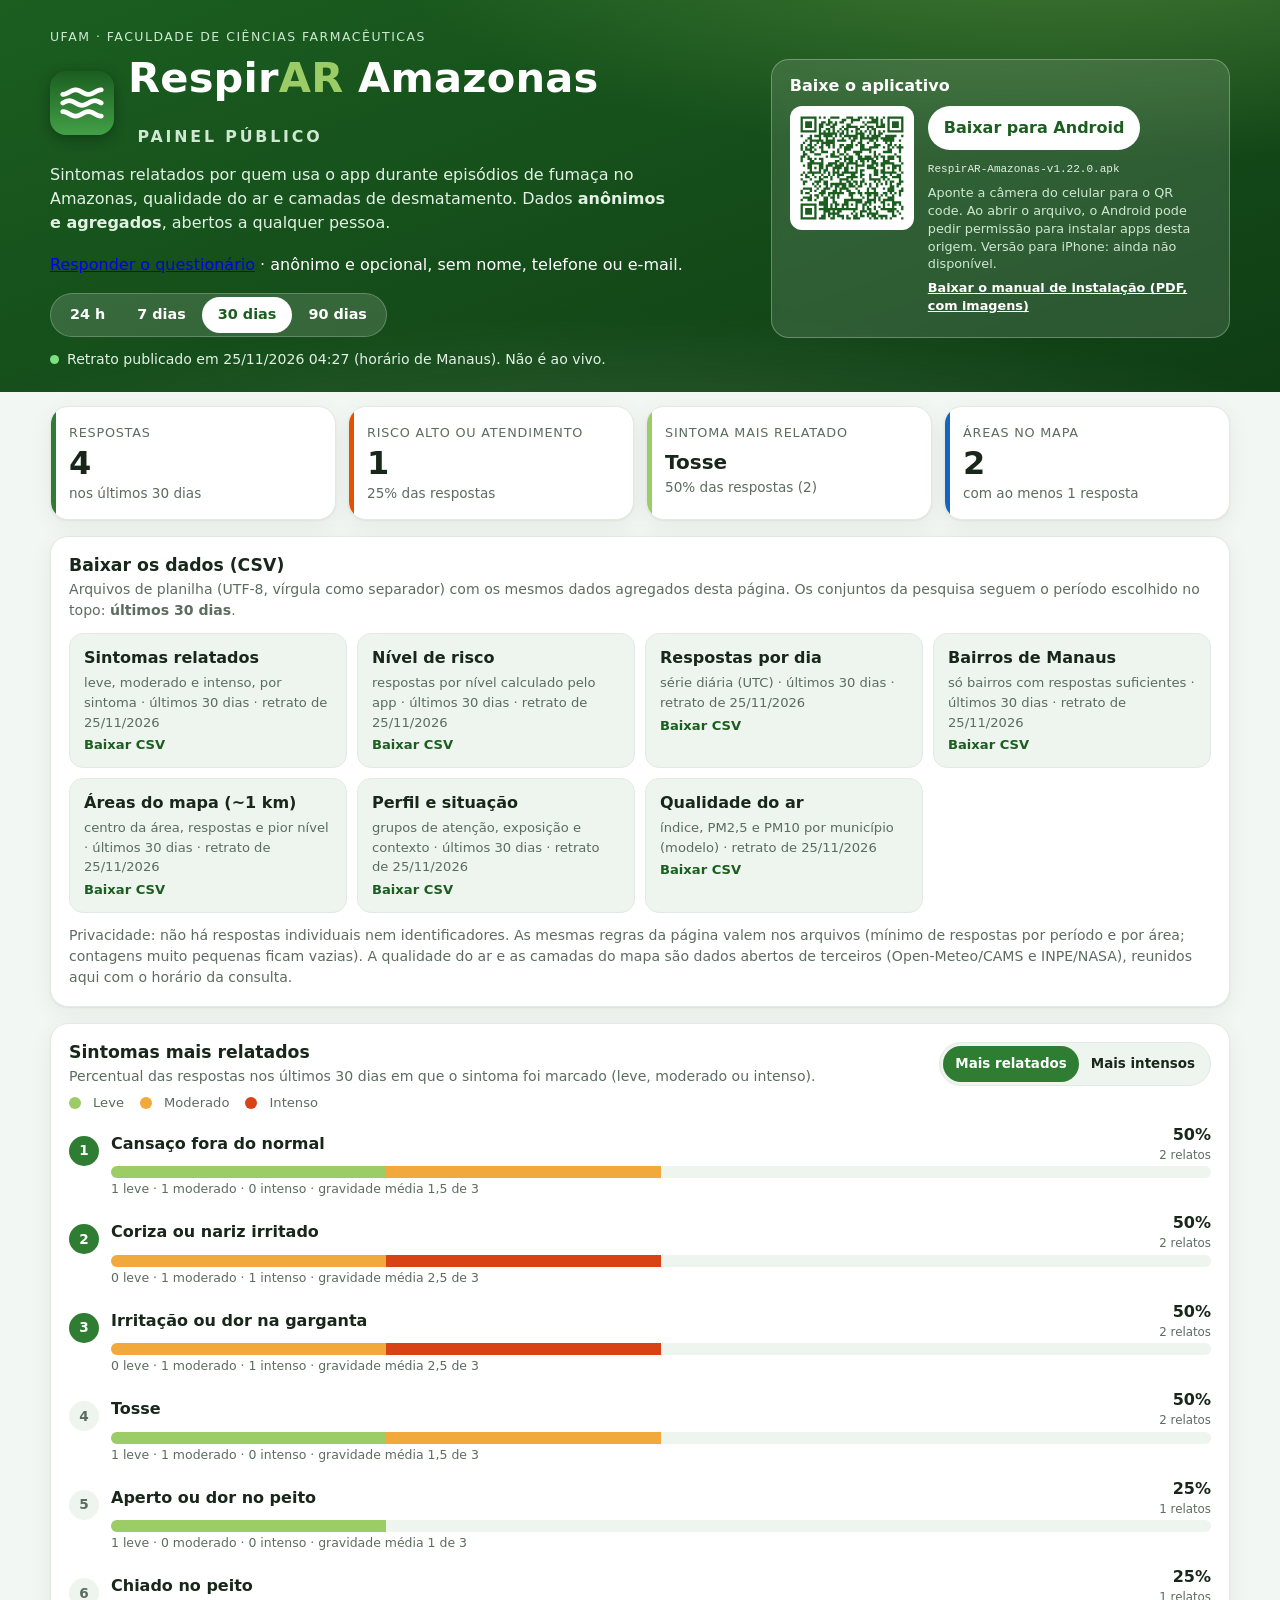
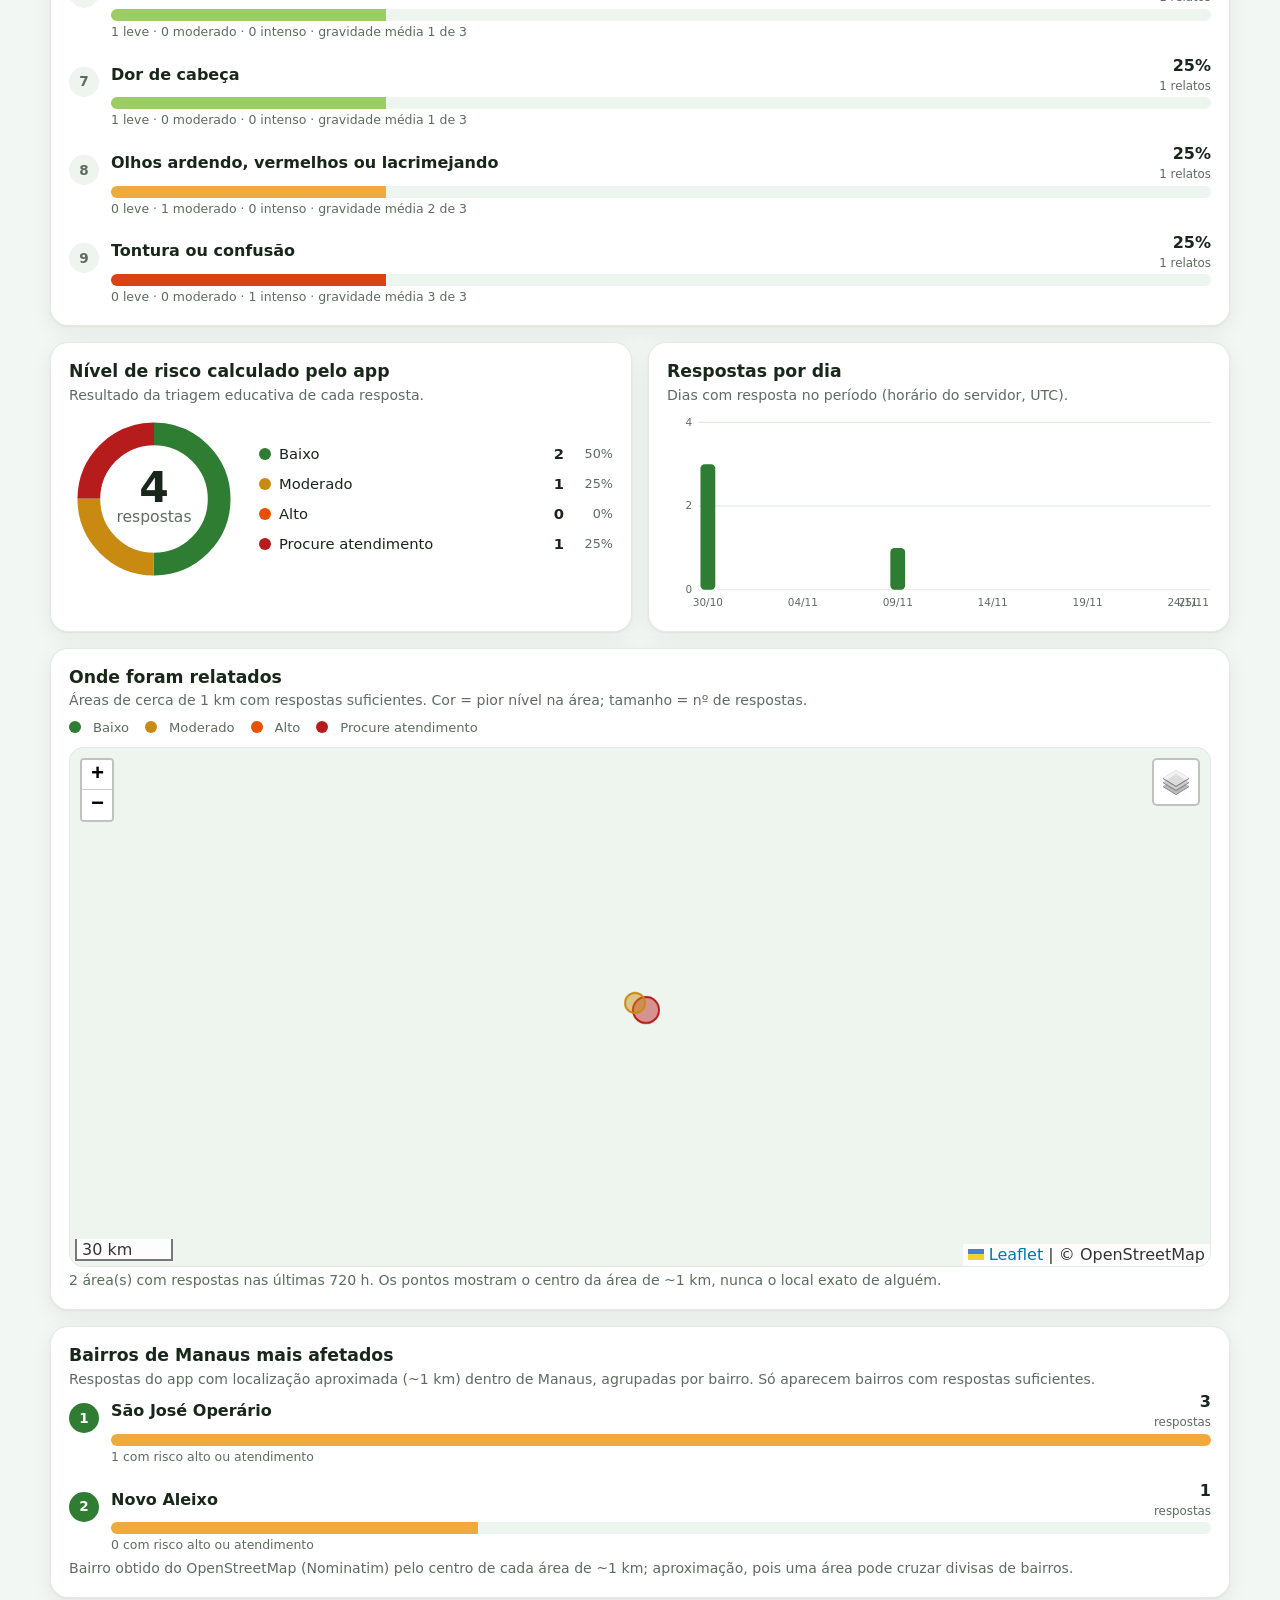
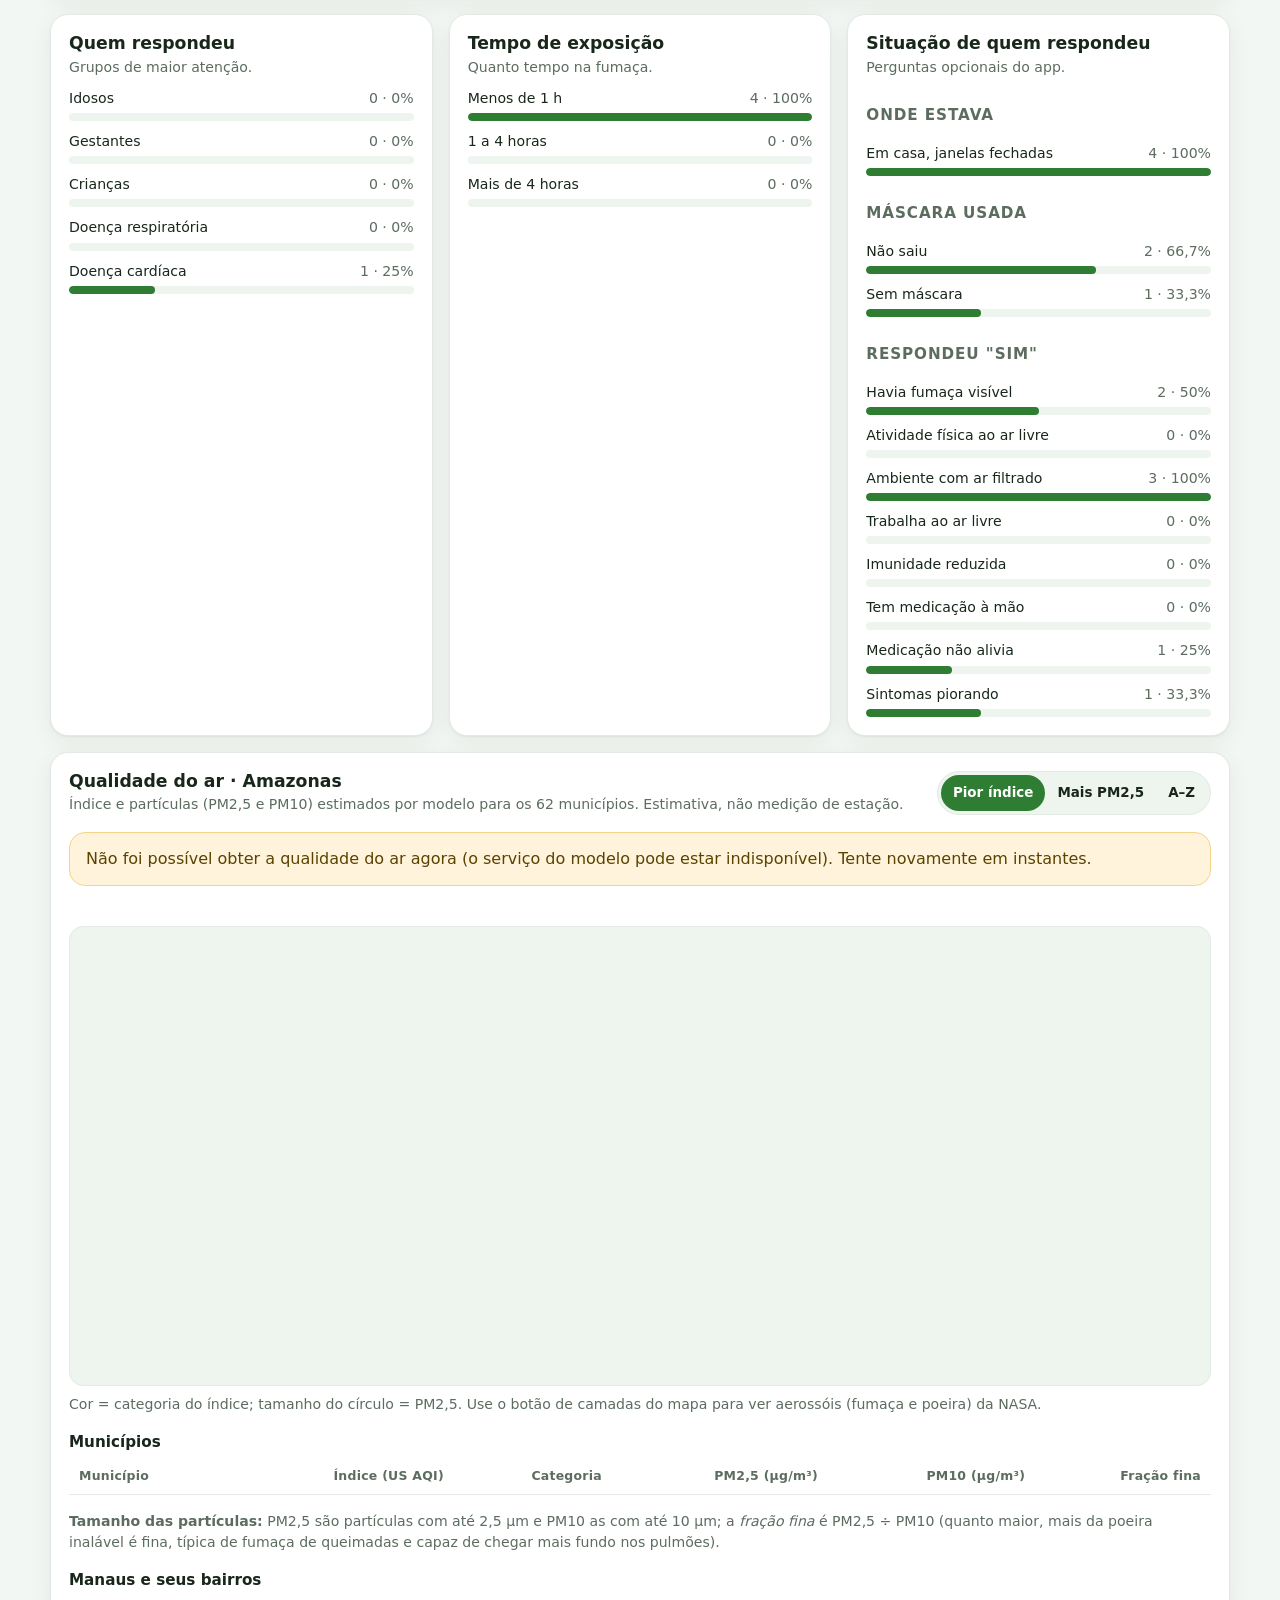
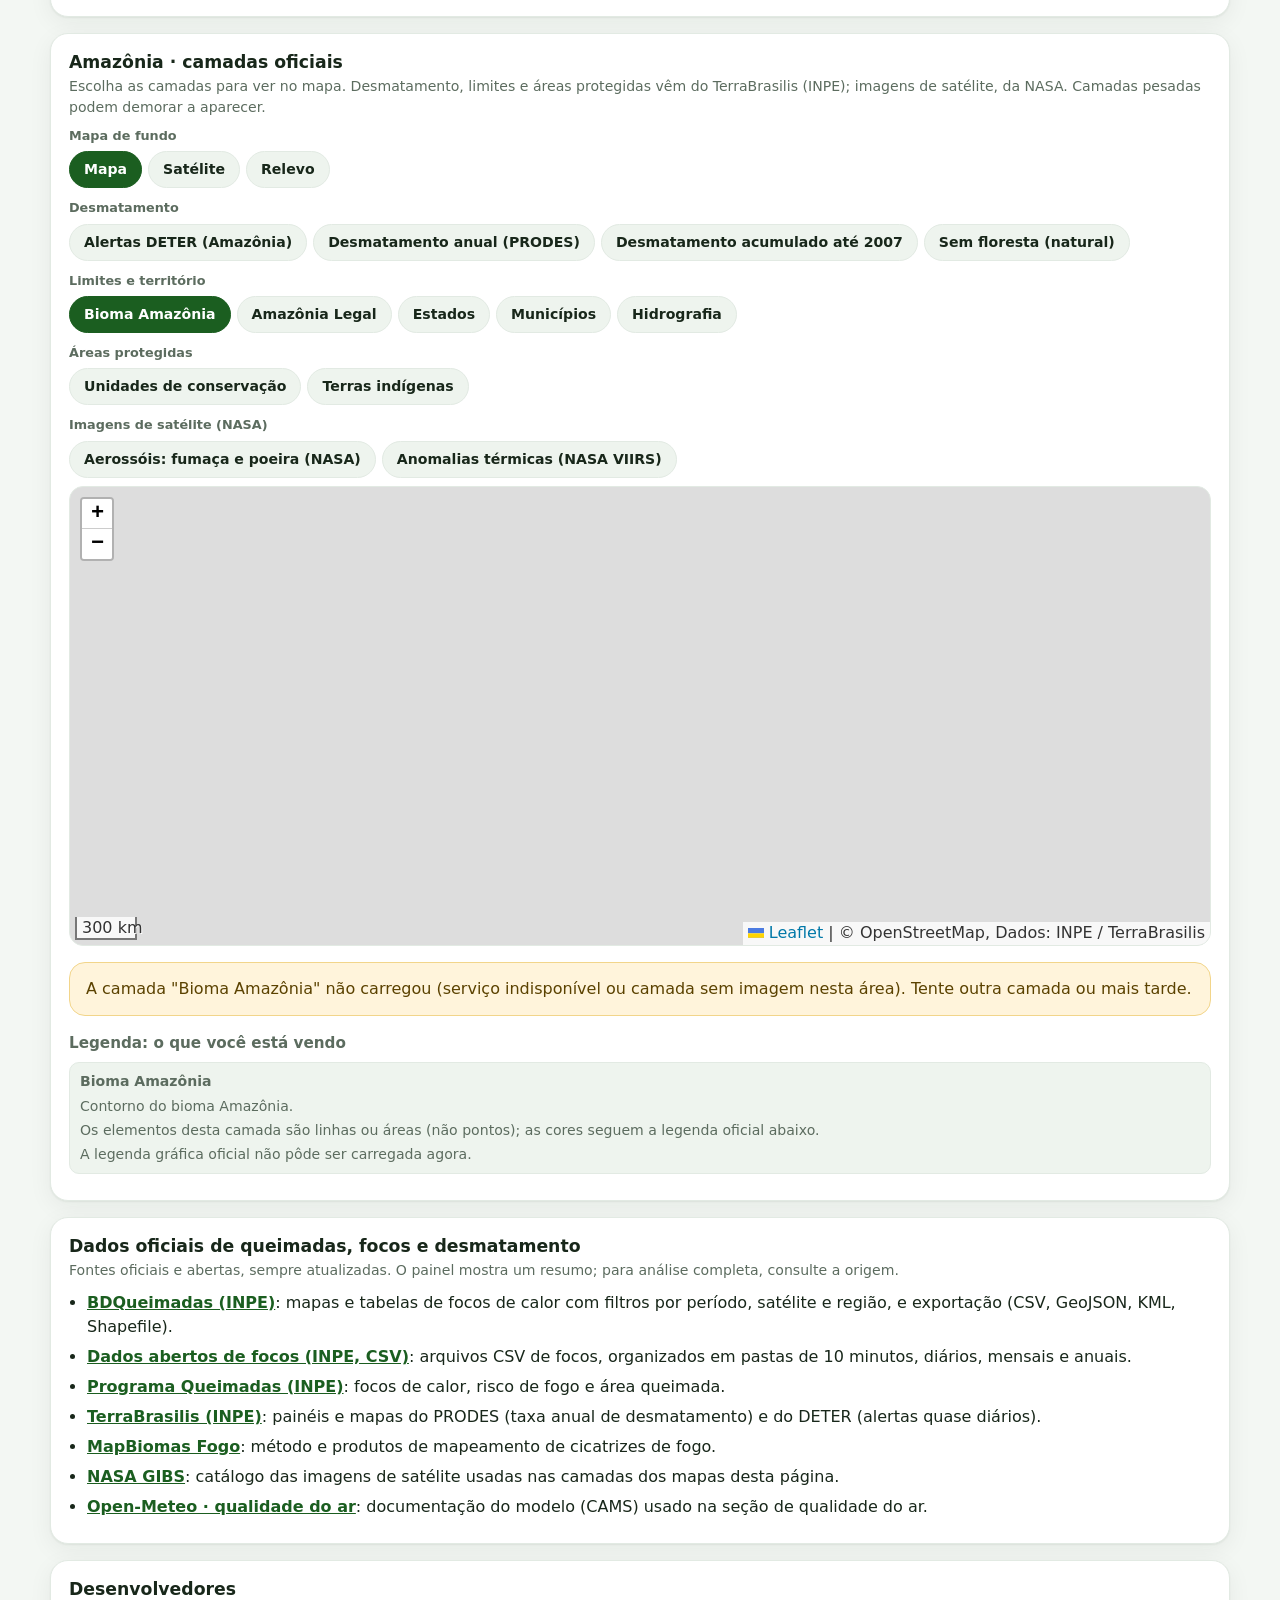
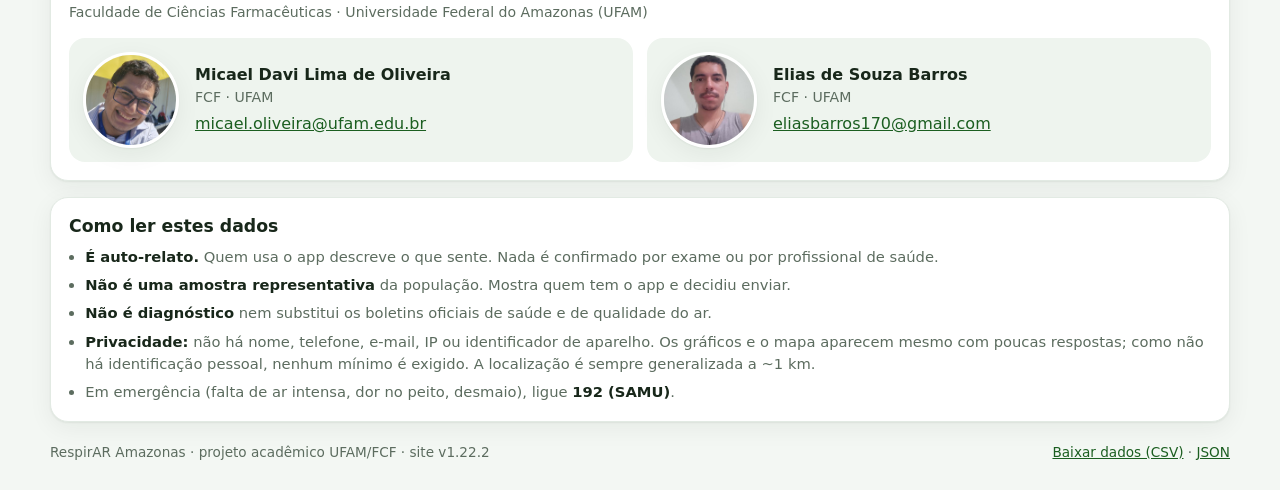
==== commit 9218041e: "Adiciona o formulário do questionário ao site O usuário pediu que as respostas também possam ser reg" ====
--- a/docs/index.html
+++ b/docs/index.html
@@ -39,6 +39,7 @@
         </div>
         <p class="lead">Sintomas relatados por quem usa o app durante episódios de fumaça no Amazonas, qualidade do ar e camadas de desmatamento.
           Dados <strong>anônimos e agregados</strong>, abertos a qualquer pessoa.</p>
+        <p class="responder-link"><a href="responder/">Responder o questionário</a> · anônimo e opcional, sem nome, telefone ou e-mail.</p>
         <div class="hero-bar">
           <div class="seg" id="periodo" role="group" aria-label="Período">
             <button type="button" data-dias="1">24 h</button>
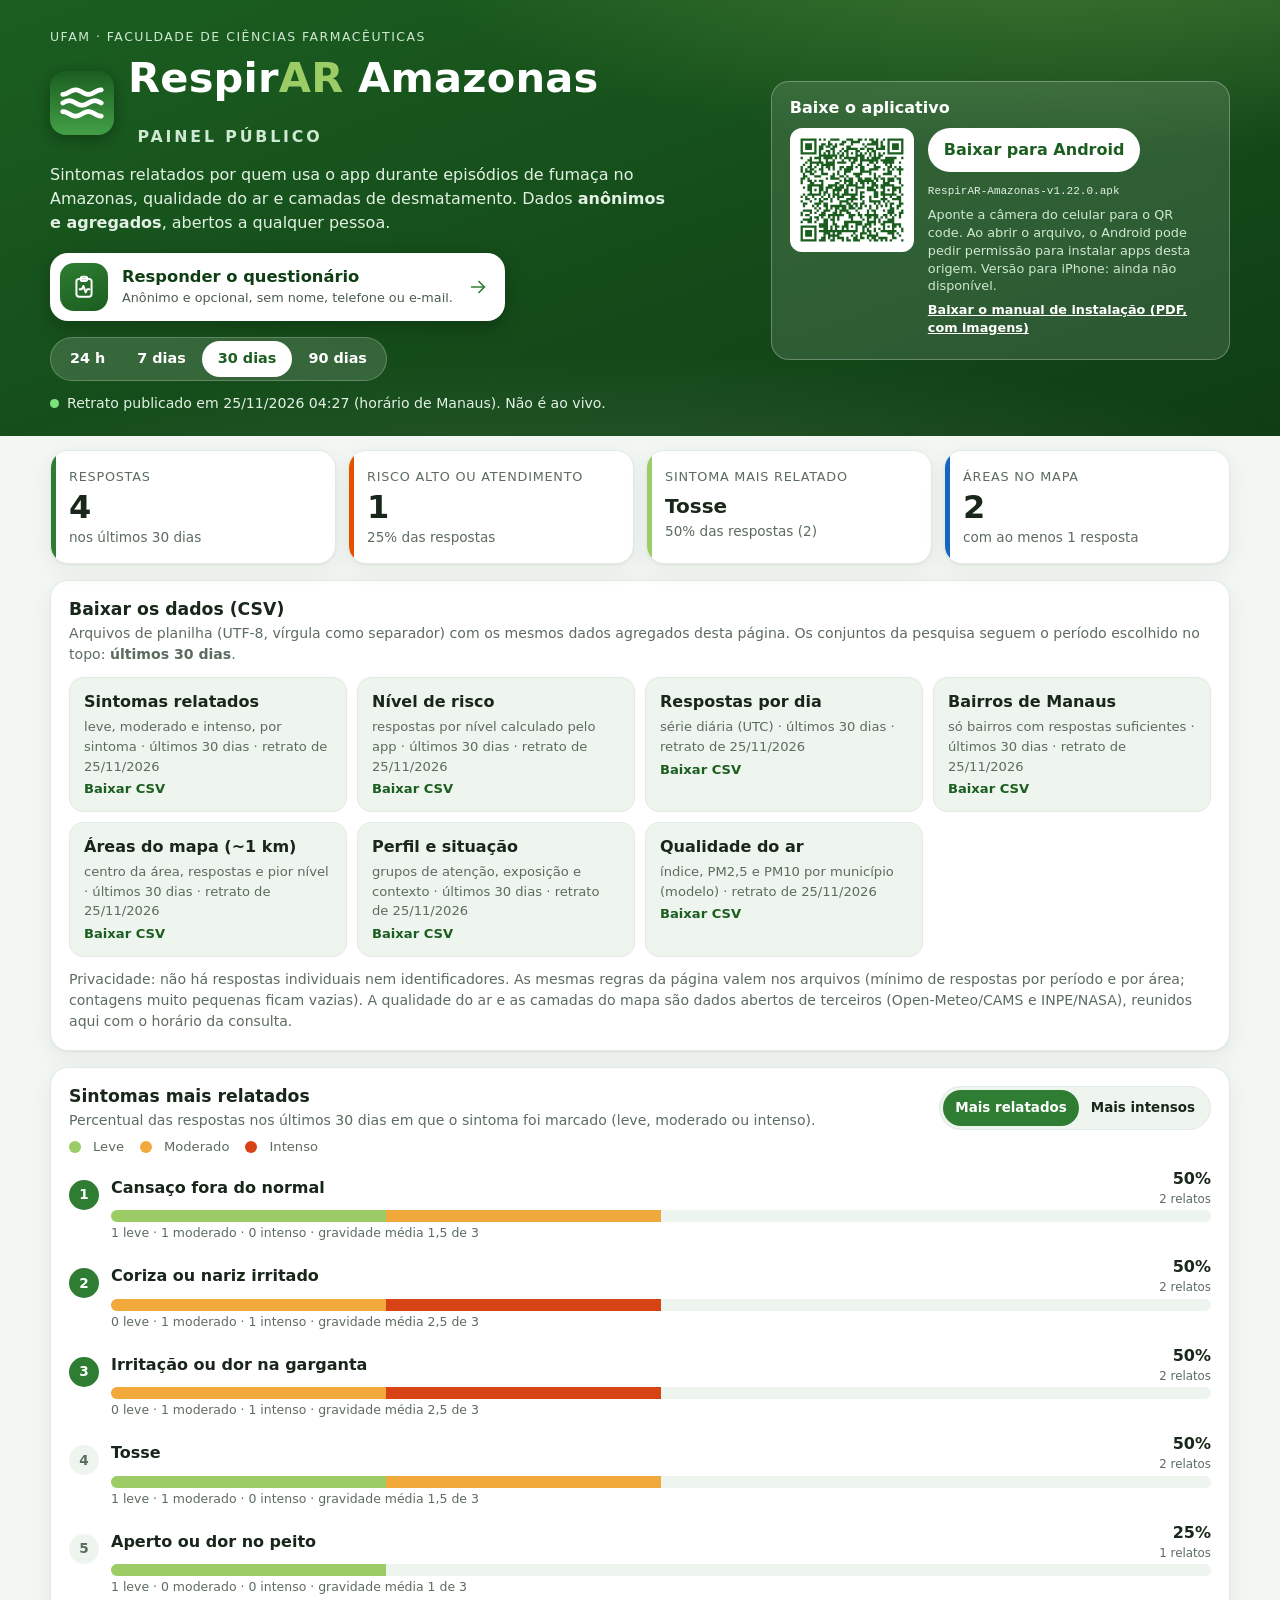
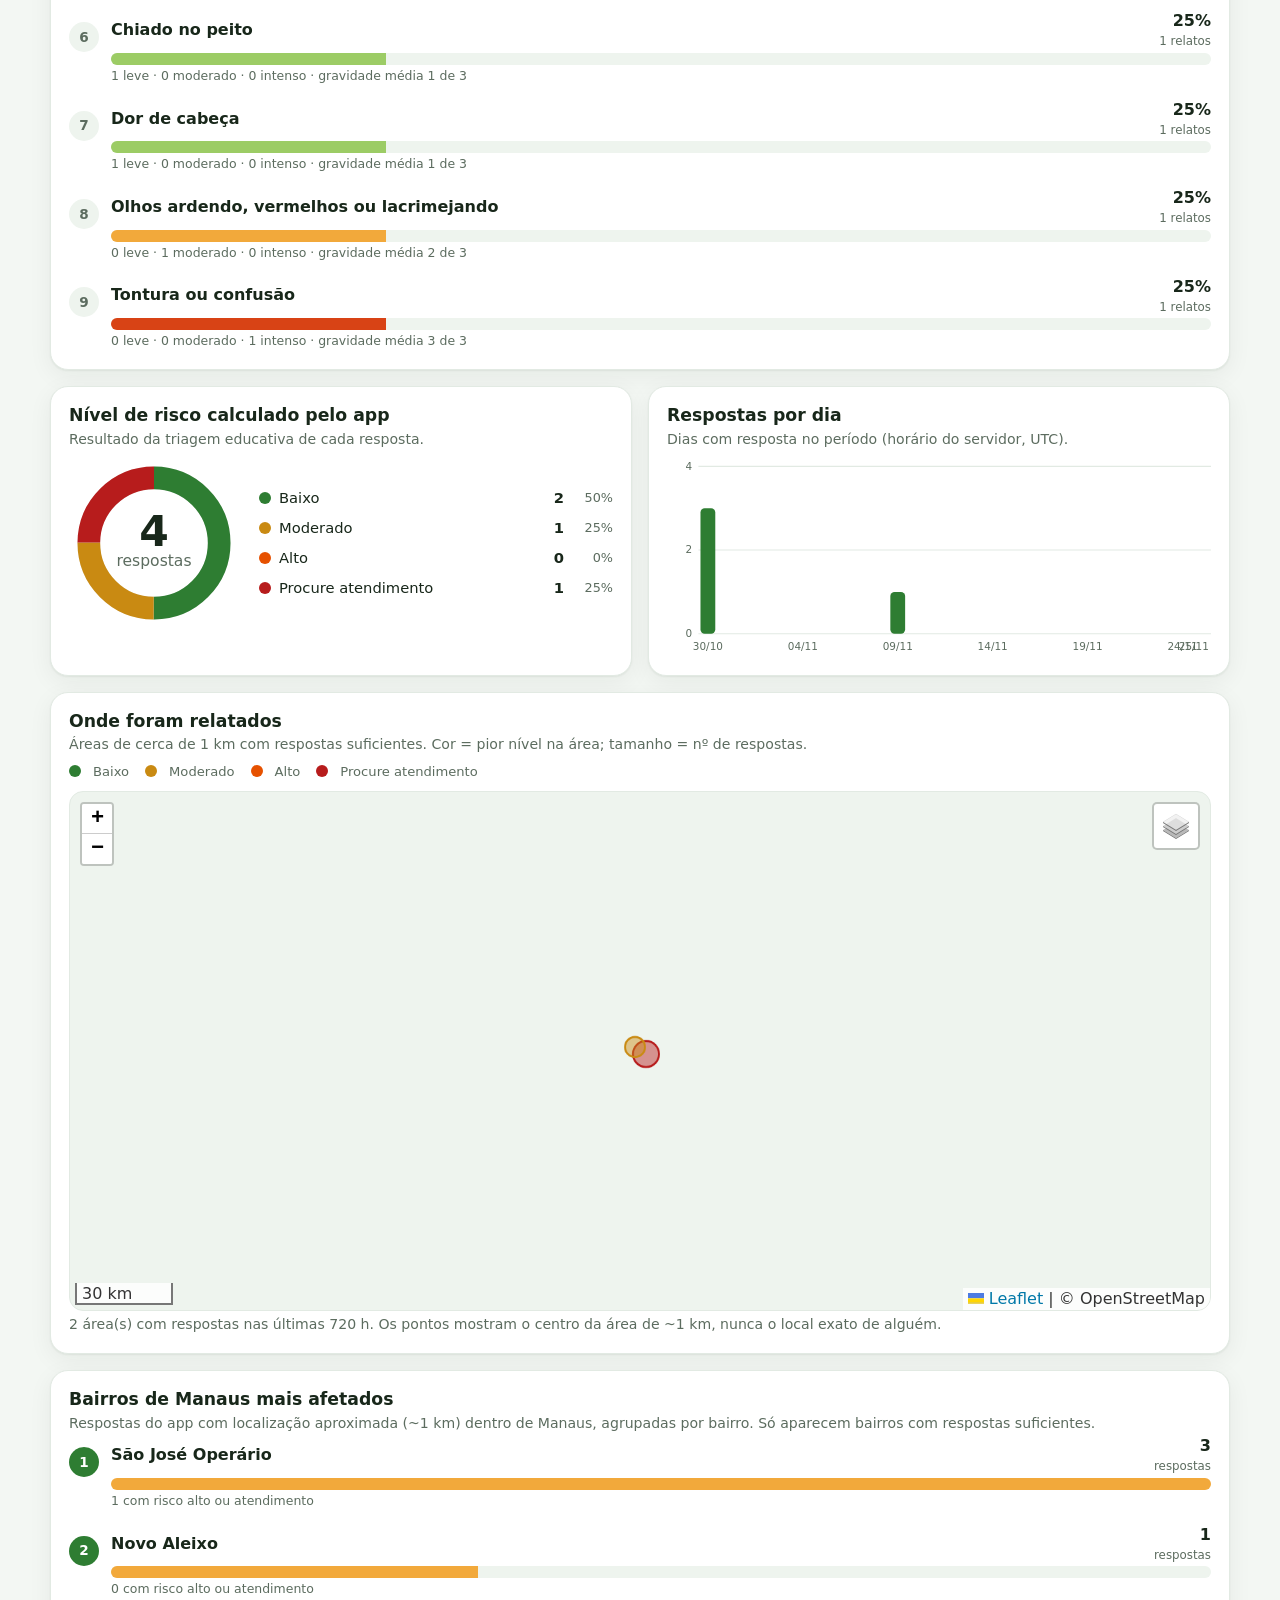
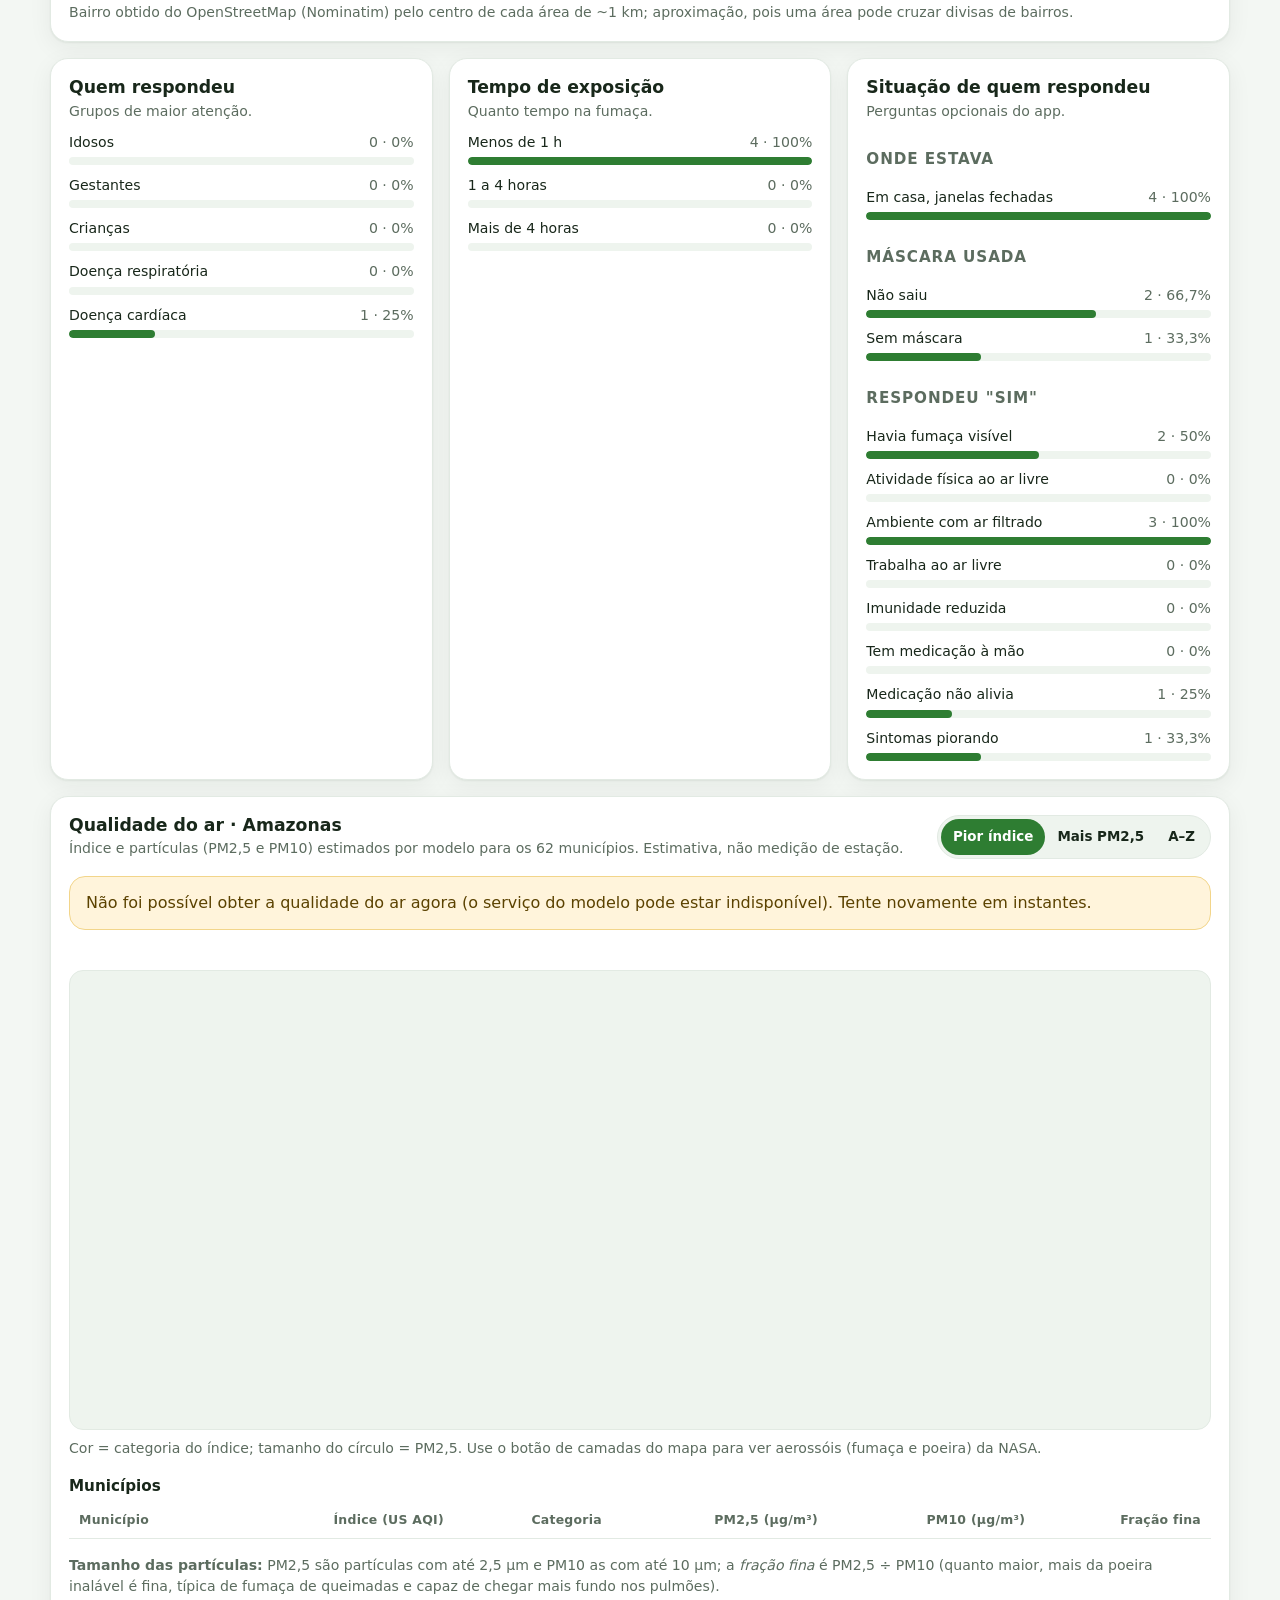
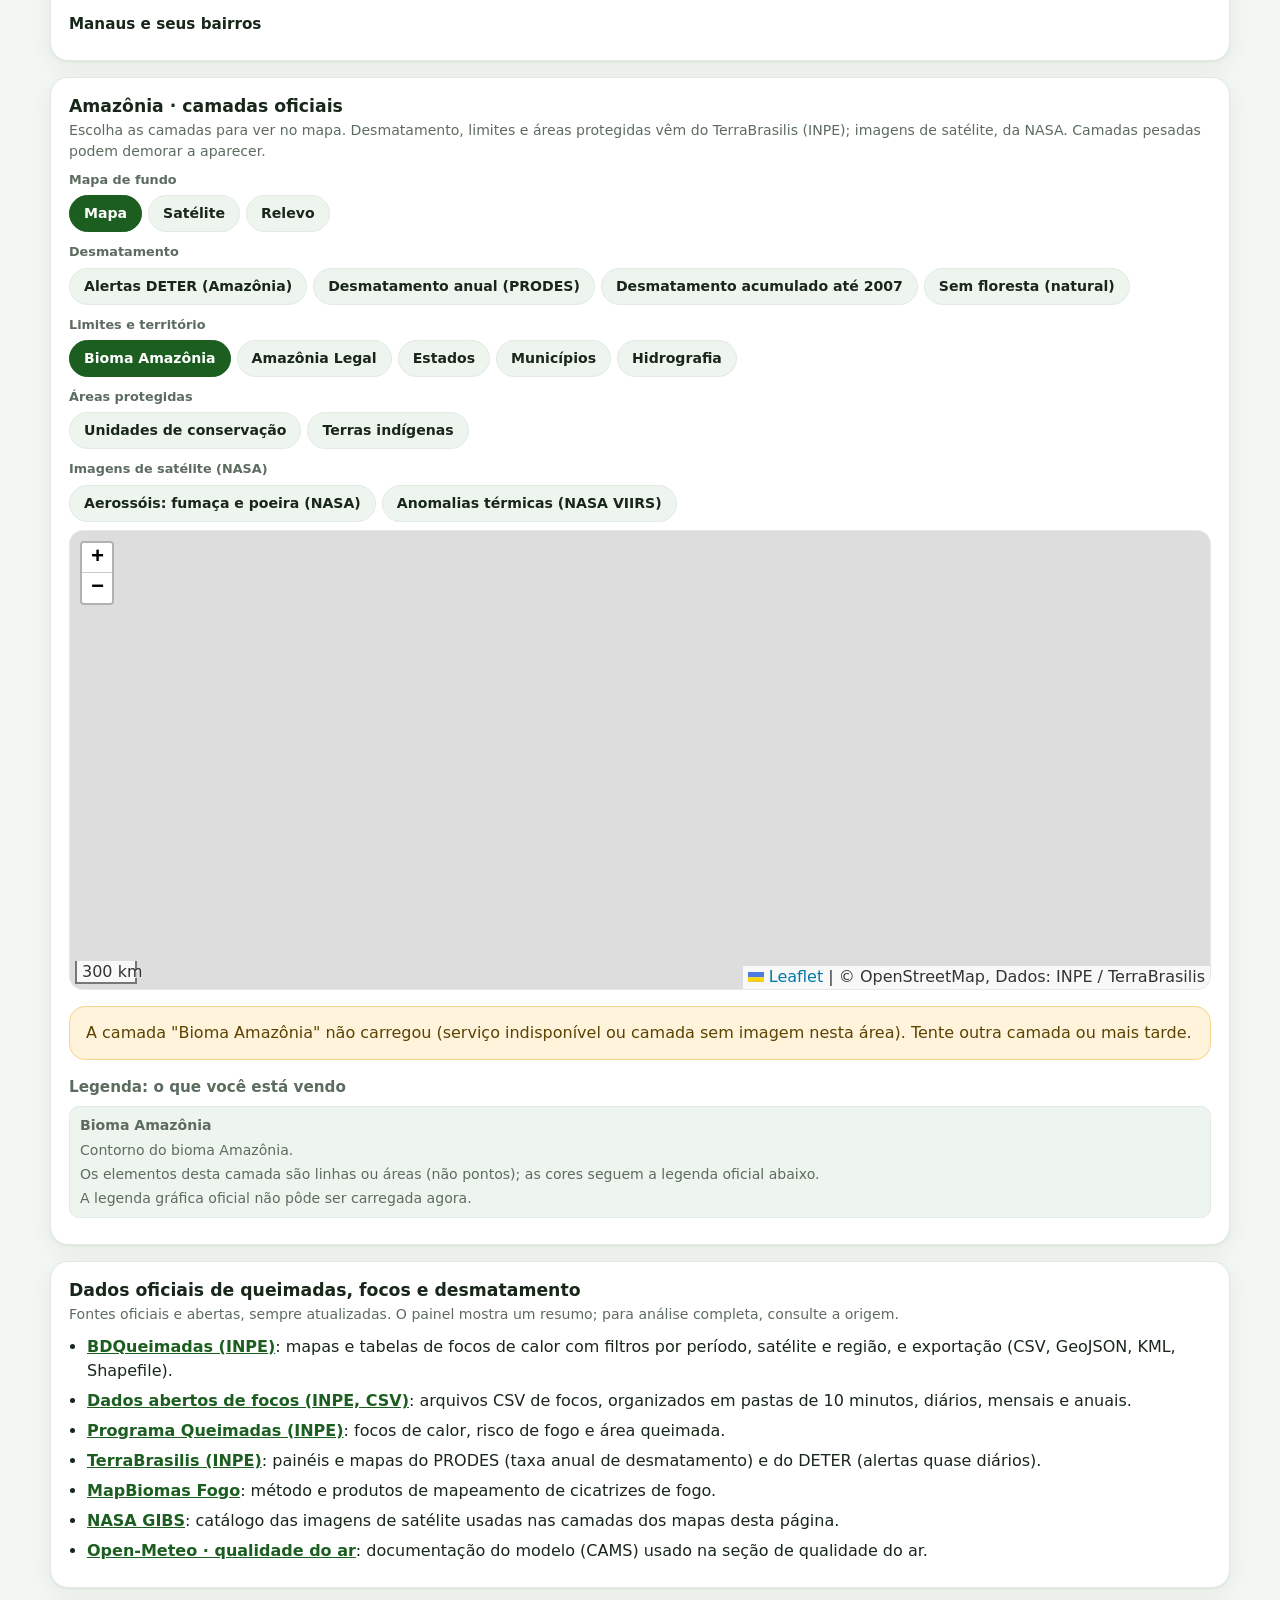
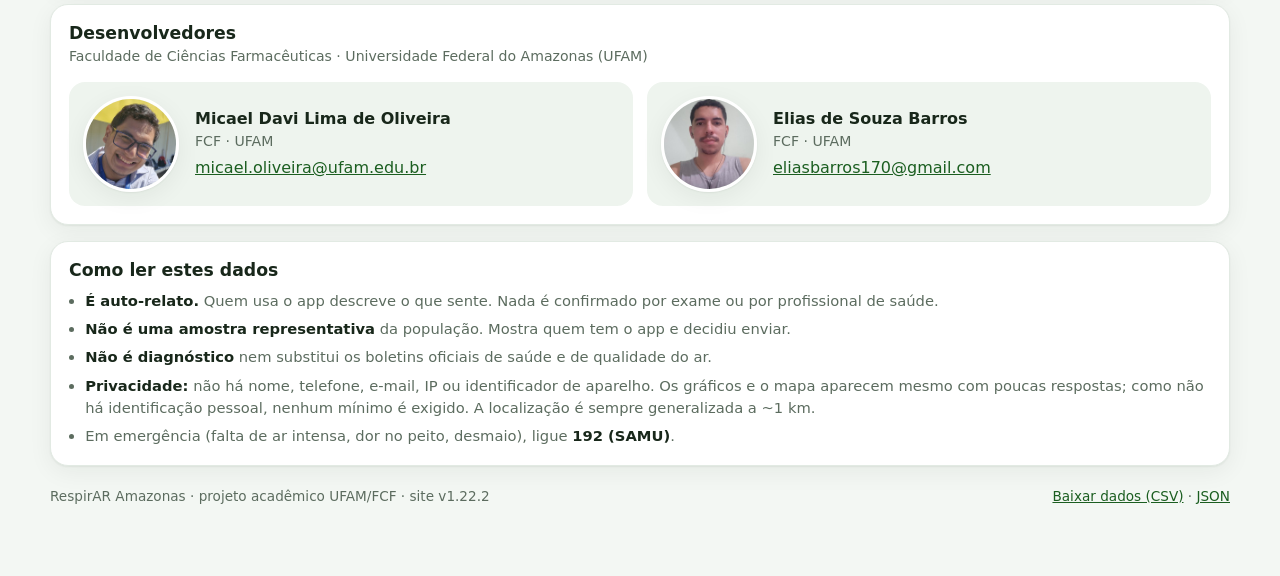
==== commit 1303465a: "Melhora o visual do questionário do site com ícones e botão de acesso O formulário estava simples de" ====
--- a/docs/index.html
+++ b/docs/index.html
@@ -39,7 +39,7 @@
         </div>
         <p class="lead">Sintomas relatados por quem usa o app durante episódios de fumaça no Amazonas, qualidade do ar e camadas de desmatamento.
           Dados <strong>anônimos e agregados</strong>, abertos a qualquer pessoa.</p>
-        <p class="responder-link"><a href="responder/">Responder o questionário</a> · anônimo e opcional, sem nome, telefone ou e-mail.</p>
+        <p class="responder-link"><a class="cta-questionario" href="responder/"><span class="cta-ico"><svg class="cta-svg" width="26" height="26" viewBox="0 0 24 24" fill="none" stroke="currentColor" stroke-width="1.8" stroke-linecap="round" stroke-linejoin="round" aria-hidden="true" focusable="false"><rect x="5" y="4.5" width="14" height="16.5" rx="2.5"/><rect x="9" y="2.5" width="6" height="4" rx="1.5"/><path d="M8 14h2l1.4-3 2.2 6 1.4-3H17"/></svg></span><span class="cta-txt"><strong>Responder o questionário</strong><small>Anônimo e opcional, sem nome, telefone ou e-mail.</small></span><span class="cta-seta"><svg class="cta-svg" width="22" height="22" viewBox="0 0 24 24" fill="none" stroke="currentColor" stroke-width="1.8" stroke-linecap="round" stroke-linejoin="round" aria-hidden="true" focusable="false"><path d="M5 12h14"/><path d="M13 6l6 6-6 6"/></svg></span></a></p>
         <div class="hero-bar">
           <div class="seg" id="periodo" role="group" aria-label="Período">
             <button type="button" data-dias="1">24 h</button>
--- a/docs/assets/publico.css
+++ b/docs/assets/publico.css
@@ -215,3 +215,18 @@
 @media (prefers-reduced-motion:reduce){.prog-barra{transition:none}}
 .app-nota a{color:#fff;font-weight:600;text-decoration:underline}.app-meta code{font-size:.82em;word-break:break-all}
 .ar-atualizacao{margin:6px 0 10px;font-weight:600;color:var(--ink)}
+
+/* botão que leva ao questionário (só no modo estático; ver tool/gerar_pages.py) */
+.responder-link{margin:0 0 16px}
+.cta-questionario{display:inline-flex;align-items:center;gap:14px;max-width:100%;padding:10px 16px 10px 10px;border-radius:18px;background:#fff;color:#0F3D14;text-decoration:none;box-shadow:0 6px 20px rgba(0,0,0,.25);transition:transform .15s,box-shadow .15s}
+.cta-questionario:hover{transform:translateY(-2px);box-shadow:0 10px 26px rgba(0,0,0,.3)}
+.cta-questionario:focus-visible{outline:3px solid var(--accent);outline-offset:3px}
+.cta-ico{width:48px;height:48px;border-radius:14px;display:grid;place-items:center;flex:none;background:linear-gradient(160deg,#2E7D32,#1B5E20);color:#fff}
+.cta-svg{display:block}
+.cta-txt{display:flex;flex-direction:column;min-width:0;line-height:1.25}
+.cta-txt strong{font-size:1.02rem}
+.cta-txt small{color:#4A5E4D;font-size:.8rem;margin-top:2px}
+.cta-seta{display:grid;place-items:center;flex:none;color:#2E7D32;transition:transform .15s}
+.cta-questionario:hover .cta-seta{transform:translateX(3px)}
+@media (max-width:520px){.cta-questionario{display:flex;width:100%}.cta-txt{flex:1}}
+@media (prefers-reduced-motion:reduce){.cta-questionario,.cta-seta{transition:none}}
